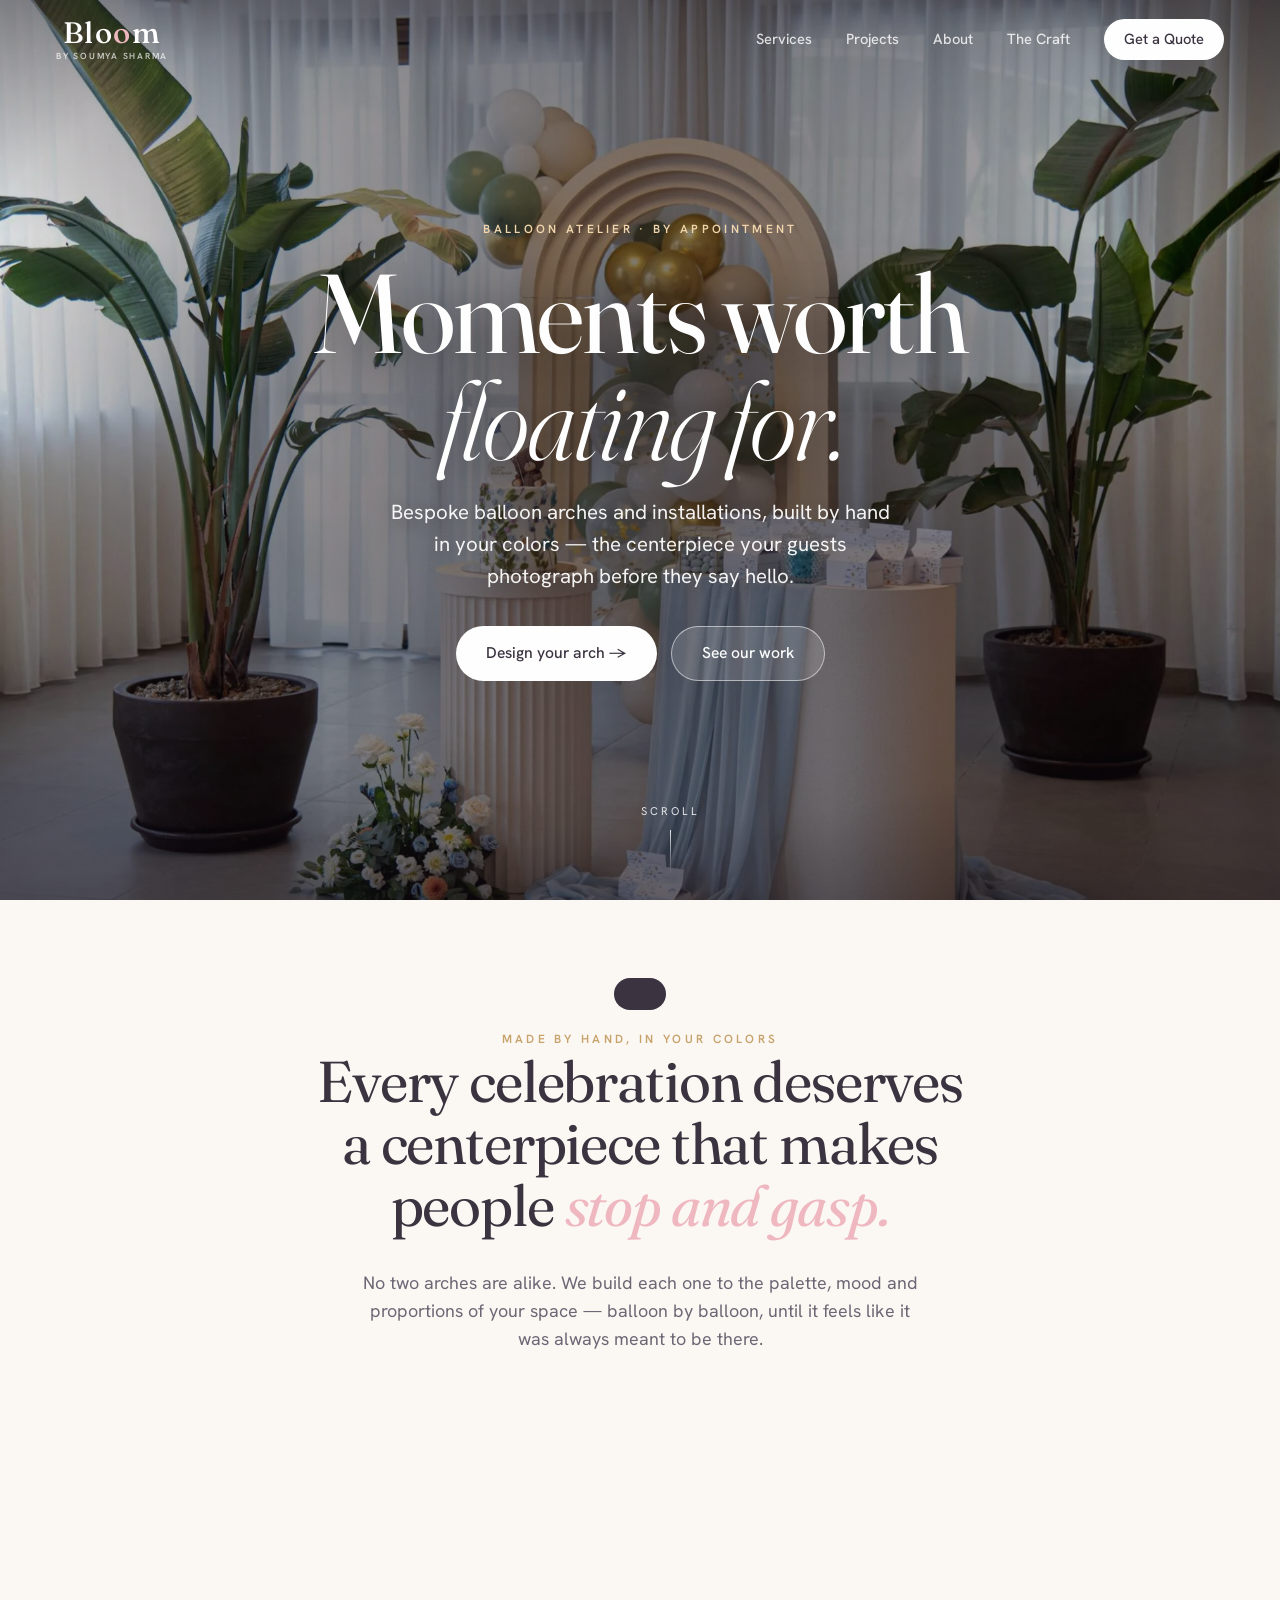
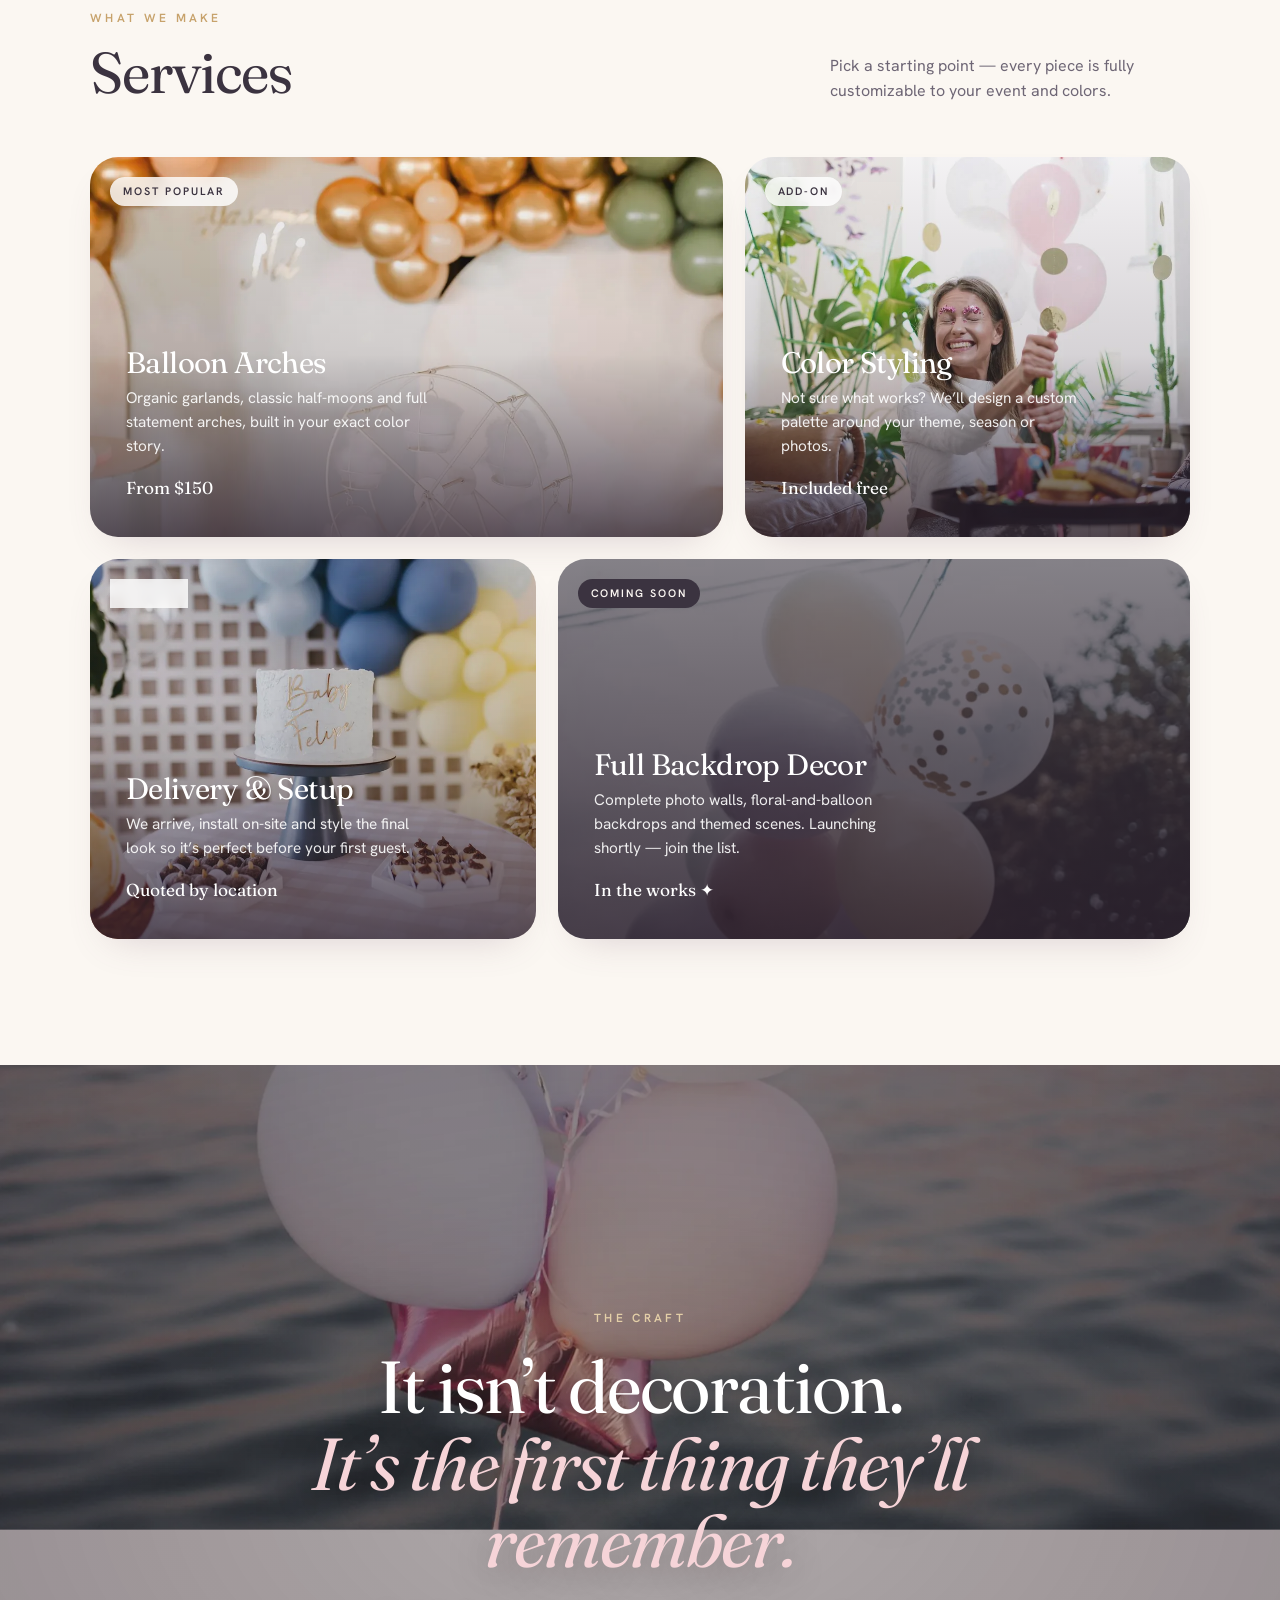
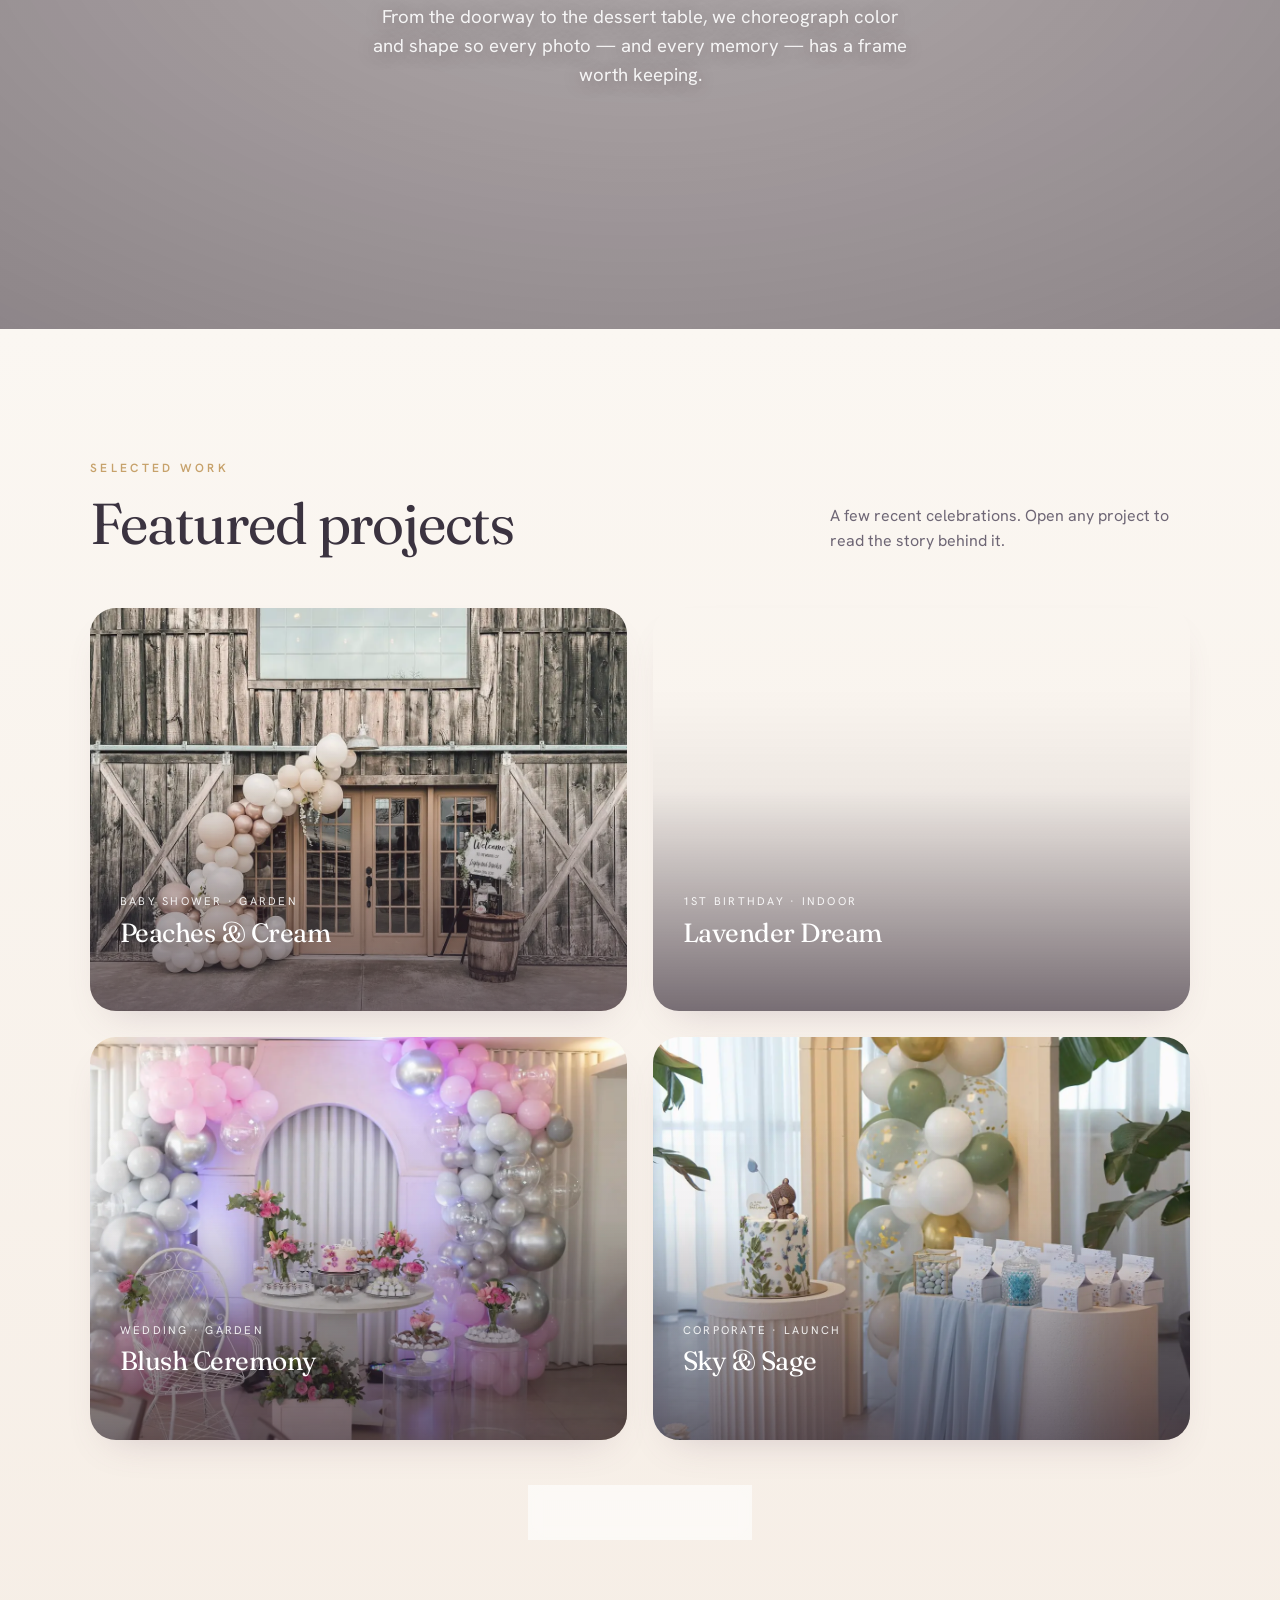
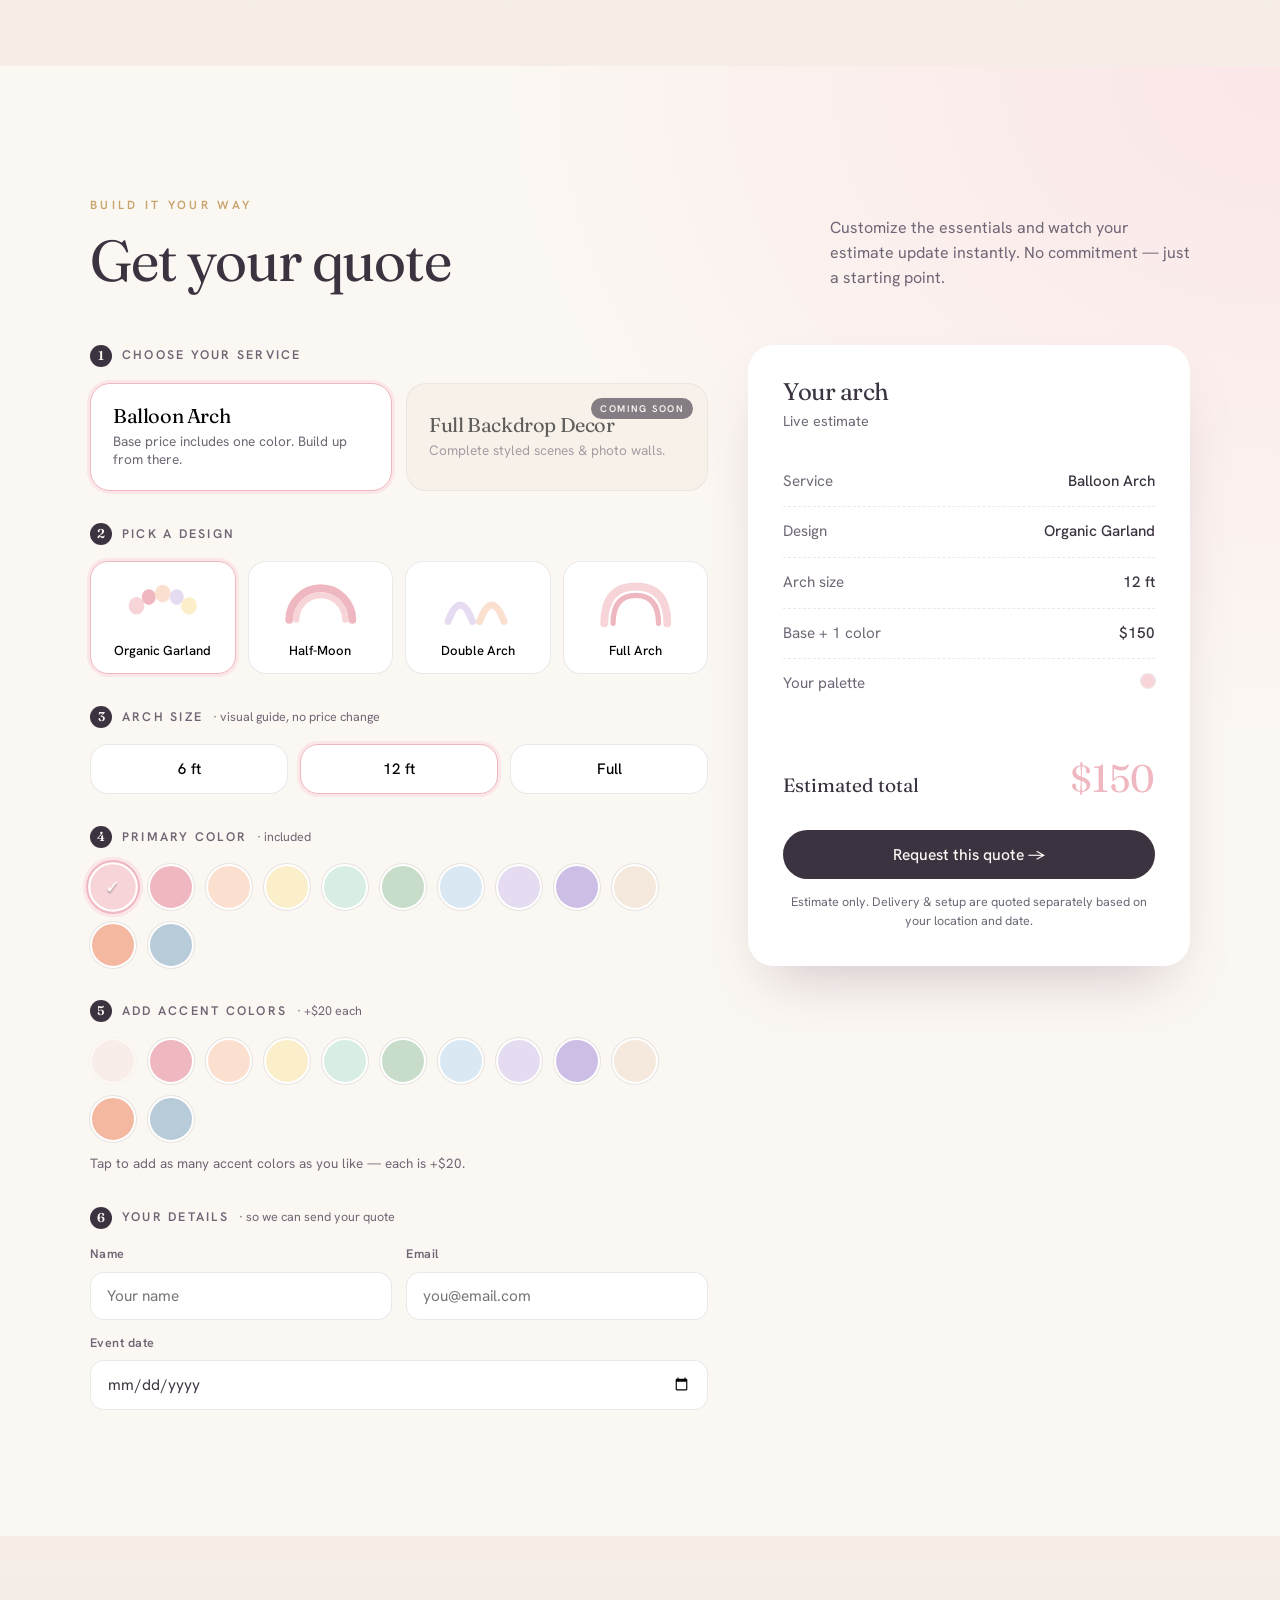
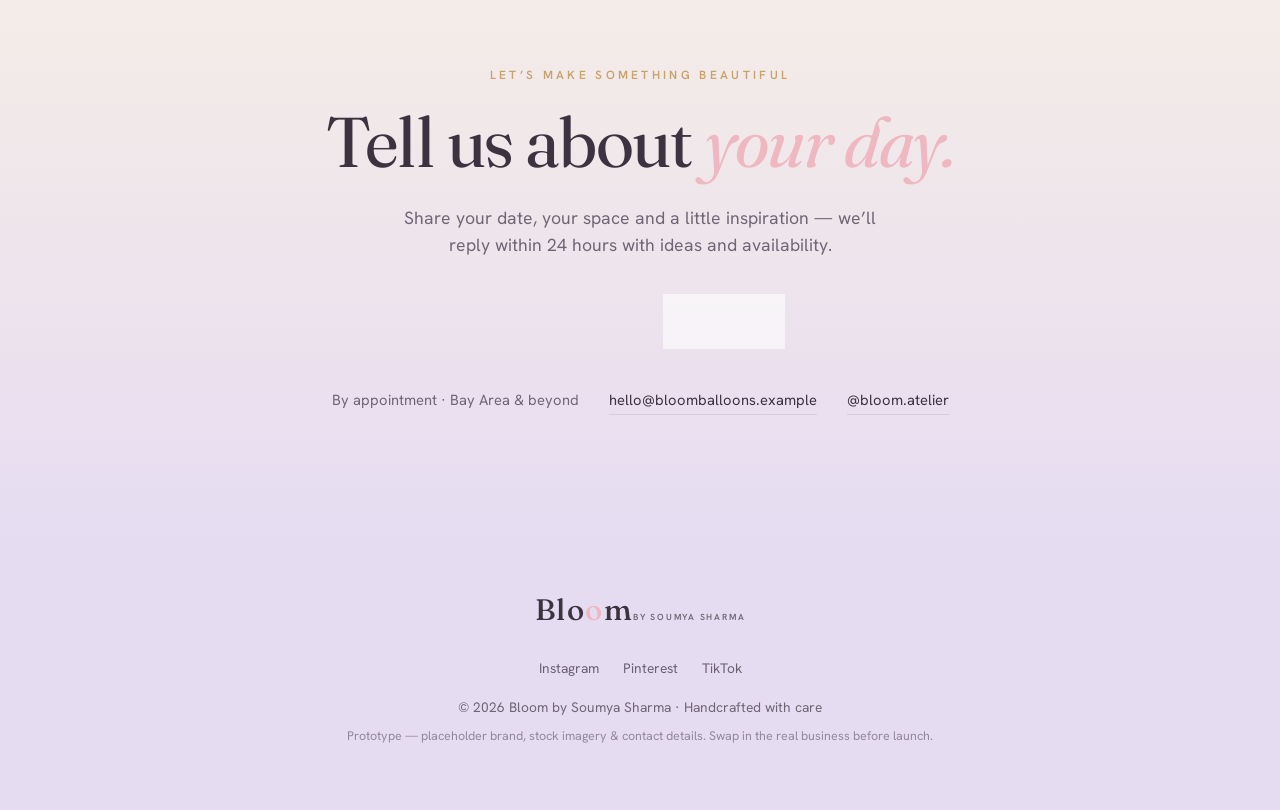
==== index.html @ 3f597135 "Add About page (founder photo + card layout, on-theme); nav About link; stronger Craft parallax Co-A" ====
<!DOCTYPE html>
<html lang="en">
<head>
<meta charset="UTF-8" />
<meta name="viewport" content="width=device-width, initial-scale=1.0" />
<title>Bloom by Soumya Sharma · Balloon Atelier</title>
<meta name="description" content="BLOOM is a balloon atelier crafting bespoke pastel balloon arches, garlands and installations. Design your arch and get an instant estimate." />
<meta name="theme-color" content="#FBF7F2" />
<meta property="og:title" content="Bloom by Soumya Sharma · Balloon Atelier" />
<meta property="og:description" content="Handcrafted balloon arches and installations that turn an ordinary room into the photograph you'll keep forever." />
<meta property="og:type" content="website" />
<link rel="icon" href="data:image/svg+xml,%3Csvg xmlns='http://www.w3.org/2000/svg' viewBox='0 0 32 32'%3E%3Ccircle cx='16' cy='14' r='10' fill='%23EFB7C0'/%3E%3Crect x='15' y='22' width='2' height='8' rx='1' fill='%23C7A26B'/%3E%3C/svg%3E" />
<link rel="preconnect" href="https://fonts.googleapis.com">
<link rel="preconnect" href="https://fonts.gstatic.com" crossorigin>
<link href="https://fonts.googleapis.com/css2?family=Fraunces:ital,opsz,wght@0,9..144,300..600;1,9..144,300..400&family=Hanken+Grotesk:wght@300;400;500;600&display=swap" rel="stylesheet">
<link rel="preload" as="image" href="assets/img/hero/scene.webp" type="image/webp" fetchpriority="high">
<link rel="stylesheet" href="css/styles.css">
</head>
<body>

<!-- NAV -->
<nav id="nav" class="over-hero">
  <a href="#top" class="logo" aria-label="Bloom by Soumya Sharma — home"><span class="mark">Blo<span class="ax">o</span>m</span><span class="by">by Soumya&nbsp;Sharma</span></a>
  <div class="nav-links" id="navLinks">
    <a href="#services">Services</a>
    <a href="projects.html">Projects</a>
    <a href="about.html">About</a>
    <a href="#story">The Craft</a>
    <a href="#quote" class="nav-cta">Get a Quote</a>
  </div>
  <button class="menu-btn" id="menuBtn" aria-label="Menu" aria-controls="navLinks" aria-expanded="false">☰</button>
</nav>

<!-- HERO · one balloon-arch scene → backdrop + soft foreground frame (parallax) -->
<header class="hero" id="top">
  <div class="plane back" data-speed="-0.32">
    <picture>
      <source type="image/webp" srcset="assets/img/hero/scene.webp">
      <img id="heroBack" src="assets/img/hero/scene.jpg" alt="An elegant sage, gold and cream balloon arch installation framed by greenery" fetchpriority="high">
    </picture>
  </div>

  <div class="hero-scrim" aria-hidden="true"></div>

  <div class="hero-content" data-speed="0.08">
    <span class="eyebrow">Balloon Atelier · By Appointment</span>
    <h1>
      <span class="l" style="animation-delay:.7s">Moments&nbsp;worth</span><br>
      <span class="l serif-italic" style="animation-delay:.85s">floating&nbsp;for.</span>
    </h1>
    <p>Bespoke balloon arches and installations, built by hand in your colors — the centerpiece your guests photograph before they say hello.</p>
    <div class="hero-btns">
      <a href="#quote" class="btn btn-primary">Design your arch →</a>
      <a href="projects.html" class="btn btn-ghost">See our work</a>
    </div>
  </div>

  <div class="scroll-cue" aria-hidden="true"><span>Scroll</span><span class="dot"></span></div>
</header>

<!-- INTRO / STORY -->
<section class="section-pad intro">
  <div class="wrap">
    <span class="eyebrow reveal">Made by hand, in your colors</span>
    <h2 class="reveal d1">Every celebration deserves a centerpiece that makes people <em>stop and gasp.</em></h2>
    <p class="reveal d2">No two arches are alike. We build each one to the palette, mood and proportions of your space — balloon by balloon, until it feels like it was always meant to be there.</p>
  </div>
</section>

<!-- SERVICES -->
<section class="section-pad" id="services">
  <div class="wrap">
    <div class="sec-head">
      <div>
        <span class="eyebrow reveal">What we make</span>
        <h2 class="reveal d1" style="margin-top:14px">Services</h2>
      </div>
      <p class="reveal d2">Pick a starting point — every piece is fully customizable to your event and colors.</p>
    </div>
    <div class="services-grid">

      <article class="card span-7 reveal">
        <div class="card-img"><picture><source type="image/webp" srcset="assets/img/services/arches.webp"><img src="assets/img/services/arches.jpg" alt="A lush pastel balloon arch" loading="lazy" decoding="async"></picture></div>
        <span class="badge">Most popular</span>
        <h3>Balloon Arches</h3>
        <p>Organic garlands, classic half-moons and full statement arches, built in your exact color story.</p>
        <div class="price">From $150</div>
      </article>

      <article class="card span-5 reveal d1">
        <div class="card-img"><picture><source type="image/webp" srcset="assets/img/services/styling.webp"><img src="assets/img/services/styling.jpg" alt="Choosing a pastel balloon palette" loading="lazy" decoding="async"></picture></div>
        <span class="badge">Add-on</span>
        <h3>Color Styling</h3>
        <p>Not sure what works? We’ll design a custom palette around your theme, season or photos.</p>
        <div class="price">Included free</div>
      </article>

      <article class="card span-5 reveal">
        <div class="card-img"><picture><source type="image/webp" srcset="assets/img/services/setup.webp"><img src="assets/img/services/setup.jpg" alt="On-site balloon installation and setup" loading="lazy" decoding="async"></picture></div>
        <span class="badge">Add-on</span>
        <h3>Delivery &amp; Setup</h3>
        <p>We arrive, install on-site and style the final look so it’s perfect before your first guest.</p>
        <div class="price">Quoted by location</div>
      </article>

      <article class="card span-7 soon reveal d1">
        <div class="card-img"><picture><source type="image/webp" srcset="assets/img/services/backdrop.webp"><img src="assets/img/services/backdrop.jpg" alt="A styled balloon and floral backdrop" loading="lazy" decoding="async"></picture></div>
        <span class="badge">Coming soon</span>
        <h3>Full Backdrop Decor</h3>
        <p>Complete photo walls, floral-and-balloon backdrops and themed scenes. Launching shortly — join the list.</p>
        <div class="price">In the works ✦</div>
      </article>

    </div>
  </div>
</section>

<!-- THE CRAFT · parallax story band -->
<section class="story" id="story">
  <div class="story-bg" aria-hidden="true">
    <picture><source type="image/webp" srcset="assets/img/story/band.webp"><img src="assets/img/story/band.jpg" alt="" loading="lazy" decoding="async"></picture>
  </div>
  <div class="story-inner">
    <span class="eyebrow reveal" style="color:var(--gold-soft)">The Craft</span>
    <h2 class="reveal d1" style="margin-top:18px">It isn’t decoration.<br><em>It’s the first thing they’ll remember.</em></h2>
    <p class="reveal d2">From the doorway to the dessert table, we choreograph color and shape so every photo — and every memory — has a frame worth keeping.</p>
  </div>
</section>

<!-- FEATURED PROJECTS -->
<section class="section-pad projects" id="projects">
  <div class="wrap">
    <div class="sec-head">
      <div>
        <span class="eyebrow reveal">Selected work</span>
        <h2 class="reveal d1" style="margin-top:14px">Featured projects</h2>
      </div>
      <p class="reveal d2">A few recent celebrations. Open any project to read the story behind it.</p>
    </div>
    <div class="proj-grid">
      <a class="proj reveal" href="projects.html#peaches">
        <div class="proj-img"><picture><source type="image/webp" srcset="assets/img/projects/peaches.webp"><img src="assets/img/projects/peaches.jpg" alt="Peaches & Cream — garden baby shower" loading="lazy" decoding="async"></picture></div>
        <div class="proj-overlay"><span class="k">Baby Shower · Garden</span><h3>Peaches &amp; Cream</h3><span class="open">View case study →</span></div>
      </a>
      <a class="proj reveal d1" href="projects.html#lavender">
        <div class="proj-img"><picture><source type="image/webp" srcset="assets/img/projects/lavender.webp"><img src="assets/img/projects/lavender.jpg" alt="Lavender Dream — first birthday" loading="lazy" decoding="async"></picture></div>
        <div class="proj-overlay"><span class="k">1st Birthday · Indoor</span><h3>Lavender Dream</h3><span class="open">View case study →</span></div>
      </a>
      <a class="proj reveal" href="projects.html#blush">
        <div class="proj-img"><picture><source type="image/webp" srcset="assets/img/projects/blush.webp"><img src="assets/img/projects/blush.jpg" alt="Blush Ceremony — garden wedding" loading="lazy" decoding="async"></picture></div>
        <div class="proj-overlay"><span class="k">Wedding · Garden</span><h3>Blush Ceremony</h3><span class="open">View case study →</span></div>
      </a>
      <a class="proj reveal d1" href="projects.html#sky-sage">
        <div class="proj-img"><picture><source type="image/webp" srcset="assets/img/projects/sky-sage.webp"><img src="assets/img/projects/sky-sage.jpg" alt="Sky & Sage — corporate launch" loading="lazy" decoding="async"></picture></div>
        <div class="proj-overlay"><span class="k">Corporate · Launch</span><h3>Sky &amp; Sage</h3><span class="open">View case study →</span></div>
      </a>
    </div>
    <div style="text-align:center;margin-top:46px" class="reveal d2">
      <a href="projects.html" class="btn btn-ghost">View all six projects →</a>
    </div>
  </div>
</section>

<!-- QUOTE BUILDER -->
<section class="section-pad quote" id="quote">
  <div class="wrap">
    <div class="sec-head">
      <div>
        <span class="eyebrow reveal">Build it your way</span>
        <h2 class="reveal d1" style="margin-top:14px">Get your quote</h2>
      </div>
      <p class="reveal d2">Customize the essentials and watch your estimate update instantly. No commitment — just a starting point.</p>
    </div>

    <form id="quoteForm" class="quote-grid" novalidate>
      <!-- BUILDER -->
      <div class="builder reveal" id="builder">
        <div>
          <div class="field-label"><span class="n">1</span> Choose your service</div>
          <div class="service-opts">
            <button type="button" class="opt active" id="optArch">
              <h4>Balloon Arch</h4>
              <p>Base price includes one color. Build up from there.</p>
            </button>
            <button type="button" class="opt disabled" id="optBackdrop" aria-disabled="true">
              <span class="soon-tag">Coming soon</span>
              <h4>Full Backdrop Decor</h4>
              <p>Complete styled scenes &amp; photo walls.</p>
            </button>
          </div>
        </div>

        <div>
          <div class="field-label"><span class="n">2</span> Pick a design</div>
          <div class="design-row" id="designRow"></div>
        </div>

        <div>
          <div class="field-label"><span class="n">3</span> Arch size <span class="sub">· visual guide, no price change</span></div>
          <div class="size-row" id="sizeRow"></div>
        </div>

        <div>
          <div class="field-label"><span class="n">4</span> Primary color <span class="sub">· included</span></div>
          <div class="swatches" id="primarySwatches"></div>
        </div>

        <div>
          <div class="field-label"><span class="n">5</span> Add accent colors <span class="sub">· +$20 each</span></div>
          <div class="swatches" id="accentSwatches"></div>
          <p class="hint" id="accentHint"></p>
        </div>

        <div>
          <div class="field-label"><span class="n">6</span> Your details <span class="sub">· so we can send your quote</span></div>
          <div class="contact-fields">
            <div class="fld"><label for="qName">Name</label><input id="qName" type="text" placeholder="Your name" autocomplete="name"></div>
            <div class="fld"><label for="qEmail">Email</label><input id="qEmail" type="email" placeholder="you@email.com" autocomplete="email" required></div>
            <div class="fld full"><label for="qDate">Event date</label><input id="qDate" type="date"></div>
          </div>
        </div>
      </div>

      <!-- SUMMARY -->
      <div class="summary reveal d1">
        <h3>Your arch</h3>
        <div class="sub">Live estimate</div>
        <div class="line-item"><span class="lbl">Service</span><span class="val" id="sumService">Balloon Arch</span></div>
        <div class="line-item"><span class="lbl">Design</span><span class="val" id="sumDesign">Organic Garland</span></div>
        <div class="line-item"><span class="lbl">Arch size</span><span class="val" id="sumSize">12 ft</span></div>
        <div class="line-item"><span class="lbl">Base + 1 color</span><span class="val">$150</span></div>
        <div class="line-item" id="accentLine" style="display:none">
          <span class="lbl">Accent colors <span id="accentCount"></span></span><span class="val" id="accentTotal">$0</span>
        </div>
        <div class="line-item" style="border-bottom:none">
          <span class="lbl">Your palette</span><span class="colordots" id="paletteDots"></span>
        </div>
        <div class="total">
          <span class="lbl">Estimated total</span>
          <span class="amt" id="totalAmt">$150</span>
        </div>
        <button class="btn btn-primary" id="requestBtn" type="submit">Request this quote →</button>
        <p class="note">Estimate only. Delivery &amp; setup are quoted separately based on your location and date.</p>
      </div>
    </form>
  </div>
</section>

<!-- CONTACT -->
<section class="section-pad contact" id="contact">
  <div class="wrap">
    <span class="eyebrow reveal">Let’s make something beautiful</span>
    <h2 class="reveal d1" style="margin-top:18px">Tell us about <em>your day.</em></h2>
    <p class="reveal d2">Share your date, your space and a little inspiration — we’ll reply within 24 hours with ideas and availability.</p>
    <div class="hero-btns reveal d3" style="justify-content:center">
      <a href="#quote" class="btn btn-primary">Start a quote</a>
      <a href="mailto:hello@bloomballoons.example" class="btn btn-ghost">Email us</a>
    </div>
    <div class="contact-meta reveal d3">
      <span>By appointment · Bay Area &amp; beyond</span>
      <a href="mailto:hello@bloomballoons.example">hello@bloomballoons.example</a>
      <a href="#" rel="nofollow">@bloom.atelier</a>
    </div>
  </div>
</section>

<footer>
  <div class="wrap">
    <span class="logo"><span class="mark">Blo<span class="ax">o</span>m</span><span class="by">by Soumya&nbsp;Sharma</span></span>
    <div class="social">
      <a href="#" rel="nofollow">Instagram</a><a href="#" rel="nofollow">Pinterest</a><a href="#" rel="nofollow">TikTok</a>
    </div>
    <p>© 2026 Bloom by Soumya Sharma · Handcrafted with care</p>
    <p class="proto">Prototype — placeholder brand, stock imagery &amp; contact details. Swap in the real business before launch.</p>
  </div>
</footer>

<!-- PROJECT MODAL (so home-page cards open in place) -->
<div class="modal-bg" id="modalBg" role="dialog" aria-modal="true" aria-labelledby="modalTitle" aria-hidden="true">
  <div class="modal">
    <div class="modal-scroll">
      <div class="modal-hero" id="modalHero"></div>
      <div class="modal-body">
        <span class="eyebrow" id="modalKicker"></span>
        <h2 id="modalTitle"></h2>
        <p id="modalText1"></p>
        <p id="modalText2"></p>
        <div class="modal-palette" id="modalPalette"></div>
        <div class="modal-stats" id="modalStats"></div>
        <a href="#quote" class="btn btn-primary">Plan something similar →</a>
      </div>
    </div>
  </div>
</div>

<div class="toast" id="toast" role="status" aria-live="polite"></div>

<script src="js/parallax.js" defer></script>
<script src="js/reveal.js" defer></script>
<script src="js/quote.js" defer></script>
</body>
</html>
---- css/styles.css ----
/* =====================================================================
   BLOOM · Balloon Atelier — design prototype
   Tokens per build spec §4. Hero = Option A discrete-cutout parallax.
   ===================================================================== */
:root{
  /* surfaces */
  --cream:#FBF7F2; --cream-2:#F6EEE6;
  /* pastels */
  --blush:#F6D4D8; --blush-soft:#FBE6E8; --peach:#FBE0CF; --lav:#E6DCF2;
  --mint:#D8EEE2; --sky:#D9E8F3; --butter:#FBEFCB; --rose:#EFB7C0;
  --sage:#C7DDC9; --lilac:#CDBEE6; --coral:#F4B8A1; --dusty:#B8CBD9;
  /* ink + accent */
  --ink:#3B3340; --ink-soft:#6E6675; --gold:#C7A26B; --gold-soft:#E4CFA8;
  --line:rgba(59,51,64,.10);
  --shadow:0 30px 60px -25px rgba(120,90,110,.35);
  --shadow-soft:0 18px 40px -22px rgba(120,90,110,.30);
  --maxw:1180px;
  --serif:"Fraunces",Georgia,serif;
  --sans:"Hanken Grotesk",-apple-system,system-ui,sans-serif;
  --ease:cubic-bezier(.2,.8,.2,1);
}
*{margin:0;padding:0;box-sizing:border-box}
html{scroll-behavior:smooth;scroll-padding-top:84px}
body{
  font-family:var(--sans);color:var(--ink);background:var(--cream);
  -webkit-font-smoothing:antialiased;overflow-x:hidden;line-height:1.55;
}
::selection{background:var(--rose);color:#fff}

/* slim, elegant scrollbars (fixes the chunky default bar in the modal) */
*{scrollbar-width:thin;scrollbar-color:rgba(120,90,110,.3) transparent}
::-webkit-scrollbar{width:9px;height:9px}
::-webkit-scrollbar-track{background:transparent}
::-webkit-scrollbar-thumb{background:rgba(120,90,110,.26);border-radius:100px;border:2px solid transparent;background-clip:content-box}
::-webkit-scrollbar-thumb:hover{background:rgba(120,90,110,.44);background-clip:content-box;border:2px solid transparent}
img{max-width:100%;display:block}
a{color:inherit}
:focus-visible{outline:2px solid var(--rose);outline-offset:3px;border-radius:4px}

/* film grain for premium depth */
body::before{
  content:"";position:fixed;inset:0;pointer-events:none;z-index:9999;
  opacity:.035;mix-blend-mode:multiply;
  background-image:url("data:image/svg+xml,%3Csvg xmlns='http://www.w3.org/2000/svg' width='120' height='120'%3E%3Cfilter id='n'%3E%3CfeTurbulence type='fractalNoise' baseFrequency='.8' numOctaves='2'/%3E%3C/filter%3E%3Crect width='100%25' height='100%25' filter='url(%23n)'/%3E%3C/svg%3E");
}

h1,h2,h3,h4{font-family:var(--serif);font-weight:400;letter-spacing:-.02em;line-height:1.04;font-optical-sizing:auto}
.eyebrow{font-family:var(--sans);font-weight:600;font-size:.74rem;letter-spacing:.28em;text-transform:uppercase;color:var(--gold)}
.serif-italic{font-style:italic;font-weight:300}
em{font-style:italic}

/* ---------- NAV ---------- */
nav{
  position:fixed;top:0;left:0;right:0;z-index:100;
  display:flex;align-items:center;justify-content:space-between;
  padding:18px clamp(20px,5vw,56px);
  transition:background .5s var(--ease),backdrop-filter .5s var(--ease),padding .5s var(--ease),box-shadow .5s var(--ease);
}
nav.scrolled{
  background:rgba(251,247,242,.72);
  backdrop-filter:saturate(150%) blur(18px);-webkit-backdrop-filter:saturate(150%) blur(18px);
  box-shadow:0 1px 0 var(--line);padding:12px clamp(20px,5vw,56px);
}
.logo{text-decoration:none;color:var(--ink);display:inline-flex;flex-direction:column;align-items:center;line-height:1;gap:4px}
.logo .mark{font-family:var(--serif);font-size:1.85rem;letter-spacing:.05em;font-weight:500;color:inherit}
.logo .mark .ax{color:var(--rose)}
.logo .by{font-family:var(--sans);font-size:.55rem;letter-spacing:.2em;text-transform:uppercase;color:var(--ink-soft);font-weight:600;white-space:nowrap}
.nav-links{display:flex;gap:34px;align-items:center}
.nav-links a{text-decoration:none;color:var(--ink);font-size:.92rem;font-weight:500;opacity:.82;position:relative;transition:opacity .3s}
.nav-links a:not(.nav-cta)::after{content:"";position:absolute;left:0;bottom:-5px;height:1px;width:0;background:var(--rose);transition:width .35s var(--ease)}
.nav-links a:hover{opacity:1}
.nav-links a:not(.nav-cta):hover::after{width:100%}
.nav-cta{background:var(--ink);color:var(--cream)!important;padding:9px 20px;border-radius:100px;font-size:.88rem;opacity:1!important;transition:background .3s,color .3s,transform .3s}
.nav-cta:hover{background:var(--rose);transform:translateY(-2px)}
.menu-btn{display:none;background:none;border:none;font-size:1.5rem;color:var(--ink);cursor:pointer;line-height:1}
/* light nav over the photo hero */
nav.over-hero:not(.scrolled) .logo{color:#fff}
nav.over-hero:not(.scrolled) .logo .by{color:rgba(255,255,255,.72)}
nav.over-hero:not(.scrolled) .nav-links a{color:#fff}
nav.over-hero:not(.scrolled) .nav-cta{background:#fff;color:var(--ink)!important}
nav.over-hero:not(.scrolled) .nav-cta:hover{background:var(--rose);color:#fff!important}
nav.over-hero:not(.scrolled) .menu-btn{color:#fff}

/* ---------- BUTTONS ---------- */
.btn{
  font-family:var(--sans);font-weight:500;font-size:.98rem;cursor:pointer;border:none;
  padding:14px 30px;border-radius:100px;text-decoration:none;display:inline-flex;align-items:center;gap:9px;
  transition:transform .35s var(--ease),box-shadow .35s,background .3s,color .3s;
}
.btn-primary{background:var(--ink);color:var(--cream)}
.btn-primary:hover{background:var(--rose);color:#fff;transform:translateY(-3px);box-shadow:var(--shadow-soft)}
.btn-ghost{background:rgba(255,255,255,.6);color:var(--ink);border:1px solid var(--line);backdrop-filter:blur(6px)}
.btn-ghost:hover{background:#fff;transform:translateY(-3px);box-shadow:var(--shadow-soft)}
.btn:disabled{opacity:.5;cursor:not-allowed}

/* ---------- HERO (one arch scene → backdrop + soft foreground frame) ---------- */
.hero{
  position:relative;height:100svh;min-height:660px;overflow:hidden;isolation:isolate;
  display:flex;align-items:center;justify-content:center;text-align:center;background:#1c1622;
}
.hero-canvas{position:absolute;inset:0;width:100%;height:100%;display:block;z-index:1}
.plane,.layer{position:absolute;will-change:transform;pointer-events:none}
.plane{inset:0}
.plane img{position:absolute;inset:0;width:100%;height:100%;object-fit:cover;object-position:center 42%}
.plane.back{z-index:1}
.plane.back img{transform:scale(1.1);animation:planeIn 2s var(--ease) both}
@keyframes planeIn{from{opacity:0;transform:scale(1.22)}to{opacity:1;transform:scale(1.1)}}
.hero-scrim{position:absolute;inset:0;z-index:2;pointer-events:none;
  background:
    radial-gradient(78% 66% at 50% 44%,rgba(18,11,18,.64) 0%,rgba(18,11,18,.34) 44%,transparent 72%),
    linear-gradient(180deg,rgba(18,11,18,.46) 0%,transparent 26%,transparent 50%,rgba(18,11,18,.6) 100%);
}
.hero-content{position:relative;z-index:4;color:#fff;max-width:960px;padding:0 24px;will-change:transform}
.hero .eyebrow{display:block;margin-bottom:22px;color:#F2D7AE;opacity:0;animation:rise 1s .55s forwards}
.hero h1{font-size:clamp(3rem,9vw,7rem);line-height:.95;margin-bottom:24px;color:#fff;text-shadow:0 10px 52px rgba(0,0,0,.55)}
.hero h1 .l{display:inline-block;opacity:0;transform:translateY(36px);animation:rise 1.15s forwards}
.hero-content p{font-size:clamp(1.05rem,1.6vw,1.32rem);color:rgba(255,255,255,.94);max-width:46ch;margin:0 auto 34px;text-shadow:0 2px 24px rgba(0,0,0,.55);opacity:0;animation:rise 1s 1.1s forwards}
.hero-btns{display:flex;gap:14px;justify-content:center;flex-wrap:wrap;opacity:0;animation:rise 1s 1.3s forwards}
.hero .btn-primary{background:#fff;color:var(--ink)}
.hero .btn-primary:hover{background:var(--rose);color:#fff;transform:translateY(-3px);box-shadow:0 16px 34px -12px rgba(0,0,0,.55)}
.hero .btn-ghost{background:rgba(255,255,255,.14);color:#fff;border:1px solid rgba(255,255,255,.55)}
.hero .btn-ghost:hover{background:rgba(255,255,255,.26);transform:translateY(-3px)}
@keyframes rise{to{opacity:1;transform:none}}
.scroll-cue{position:absolute;bottom:26px;left:calc(50% + .13em);transform:translateX(-50%);z-index:6;
  font-size:.7rem;letter-spacing:.26em;text-transform:uppercase;color:rgba(255,255,255,.85);
  display:flex;flex-direction:column;align-items:center;gap:10px;opacity:0;animation:rise 1s 1.6s forwards}
.scroll-cue .dot{width:1px;height:44px;background:linear-gradient(rgba(255,255,255,.85),transparent);animation:cue 1.9s infinite}
@keyframes cue{0%{transform:scaleY(0);transform-origin:top}45%{transform:scaleY(1);transform-origin:top}55%{transform:scaleY(1);transform-origin:bottom}100%{transform:scaleY(0);transform-origin:bottom}}

/* ---------- GENERIC SECTION ---------- */
section{position:relative}
.wrap{max-width:var(--maxw);margin:0 auto;padding:0 clamp(20px,5vw,40px)}
.section-pad{padding:clamp(90px,14vh,170px) 0}
.reveal{opacity:0;transform:translateY(40px);transition:opacity 1s var(--ease),transform 1s var(--ease)}
.reveal.in{opacity:1;transform:none}
.reveal.d1{transition-delay:.1s}.reveal.d2{transition-delay:.2s}.reveal.d3{transition-delay:.3s}.reveal.d4{transition-delay:.4s}
.sec-head{display:flex;align-items:flex-end;justify-content:space-between;gap:30px;margin-bottom:54px;flex-wrap:wrap}
.sec-head h2{font-size:clamp(2rem,5vw,3.6rem)}
.sec-head p{color:var(--ink-soft);max-width:40ch}

/* ---------- STORY INTRO ---------- */
.intro{text-align:center}
.intro .eyebrow{margin-bottom:22px}
.intro h2{font-size:clamp(1.9rem,4.6vw,3.6rem);max-width:19ch;margin:0 auto;line-height:1.08}
.intro h2 em{color:var(--rose)}
.intro p{margin:32px auto 0;max-width:56ch;color:var(--ink-soft);font-size:1.12rem}

/* ---------- SERVICES ---------- */
.services-grid{display:grid;grid-template-columns:repeat(12,1fr);gap:22px}
.card{
  position:relative;border-radius:28px;overflow:hidden;padding:36px;min-height:380px;
  display:flex;flex-direction:column;justify-content:flex-end;color:#fff;isolation:isolate;
  box-shadow:var(--shadow-soft);transition:transform .55s var(--ease),box-shadow .55s;
}
.card:hover{transform:translateY(-8px);box-shadow:var(--shadow)}
.card-img{position:absolute;inset:0;z-index:-2}
.card-img img{width:100%;height:100%;object-fit:cover;transition:transform .9s var(--ease)}
.card:hover .card-img img{transform:scale(1.06)}
.card::after{content:"";position:absolute;inset:0;z-index:-1;
  background:linear-gradient(0deg,rgba(40,28,42,.74) 0%,rgba(40,28,42,.18) 48%,rgba(40,28,42,.04) 100%)}
.card .badge{position:absolute;top:20px;left:20px;font-size:.68rem;letter-spacing:.18em;text-transform:uppercase;
  background:rgba(255,255,255,.82);color:var(--ink);padding:6px 13px;border-radius:100px;backdrop-filter:blur(6px);font-weight:600}
.card h3{font-size:1.85rem;margin-bottom:8px;color:#fff}
.card p{color:rgba(255,255,255,.9);font-size:.96rem;max-width:34ch}
.card .price{margin-top:16px;font-family:var(--serif);font-size:1.08rem;color:#fff}
.span-7{grid-column:span 7}.span-5{grid-column:span 5}.span-6{grid-column:span 6}.span-4{grid-column:span 4}
.card.soon .card-img img{filter:saturate(.55) brightness(.9)}
.card.soon::after{background:linear-gradient(0deg,rgba(40,28,42,.82),rgba(40,28,42,.45))}
.card.soon .badge{background:var(--ink);color:var(--cream)}

/* ---------- THE CRAFT (parallax story band) ---------- */
.story{position:relative;min-height:96vh;display:flex;align-items:center;justify-content:center;
  text-align:center;overflow:hidden;color:#fff;isolation:isolate}
.story-bg{position:absolute;inset:-32% 0;z-index:-2;will-change:transform}
.story-bg img{width:100%;height:100%;object-fit:cover;object-position:center 40%}
.story::after{content:"";position:absolute;inset:0;z-index:-1;
  background:radial-gradient(110% 90% at 50% 50%,rgba(34,22,34,.34),rgba(34,22,34,.5) 70%,rgba(34,22,34,.62))}
.story-inner{position:relative;max-width:760px;padding:clamp(90px,16vh,180px) 24px}
.story-inner h2{font-size:clamp(2.1rem,6vw,4.6rem);line-height:1.05;text-shadow:0 6px 40px rgba(0,0,0,.4)}
.story-inner h2 em{color:var(--blush)}
.story-inner p{margin-top:24px;color:rgba(255,255,255,.9);font-size:1.16rem;text-shadow:0 2px 18px rgba(0,0,0,.35);max-width:54ch;margin-left:auto;margin-right:auto}

/* ---------- PROJECTS ---------- */
.projects{background:linear-gradient(180deg,var(--cream) 0%,var(--cream-2) 100%)}
.proj-grid{display:grid;grid-template-columns:repeat(2,1fr);gap:26px;margin-top:54px}
.proj-grid.three{grid-template-columns:repeat(3,1fr)}
.proj{position:relative;border-radius:26px;overflow:hidden;cursor:pointer;aspect-ratio:4/3;
  box-shadow:var(--shadow-soft);transition:transform .55s var(--ease),box-shadow .55s;border:none;background:none;padding:0;width:100%;text-align:left;font-family:inherit}
.proj:hover{transform:translateY(-6px);box-shadow:var(--shadow)}
.proj-img{position:absolute;inset:0}
.proj-img img{width:100%;height:100%;object-fit:cover;transition:transform .9s var(--ease)}
.proj:hover .proj-img img{transform:scale(1.07)}
.proj-overlay{position:absolute;inset:0;display:flex;flex-direction:column;justify-content:flex-end;padding:30px;
  background:linear-gradient(0deg,rgba(40,28,42,.62) 0%,rgba(40,28,42,.05) 55%,transparent 80%);color:#fff;z-index:2}
.proj-overlay .k{font-size:.7rem;letter-spacing:.2em;text-transform:uppercase;opacity:.88;margin-bottom:8px}
.proj-overlay h3{font-size:1.65rem;color:#fff}
.proj-overlay .swatch-row{display:flex;gap:6px;margin-top:12px}
.proj-overlay .swatch-row i{width:15px;height:15px;border-radius:50%;box-shadow:0 0 0 1px rgba(255,255,255,.5)}
.proj-overlay .open{margin-top:14px;font-size:.84rem;opacity:0;transform:translateY(8px);transition:.4s;display:flex;align-items:center;gap:7px}
.proj:hover .proj-overlay .open,.proj:focus-visible .proj-overlay .open{opacity:.96;transform:none}

/* project modal */
.modal-bg{position:fixed;inset:0;background:rgba(40,28,42,.5);backdrop-filter:blur(8px);z-index:200;
  display:flex;align-items:center;justify-content:center;padding:24px;opacity:0;pointer-events:none;transition:opacity .4s}
.modal-bg.open{opacity:1;pointer-events:auto}
.modal{background:var(--cream);border-radius:30px;max-width:880px;width:100%;max-height:90vh;overflow:hidden;
  transform:translateY(30px) scale(.98);transition:transform .5s var(--ease);box-shadow:var(--shadow)}
.modal-bg.open .modal{transform:none}
.modal-scroll{max-height:90vh;overflow-y:auto}
.modal-hero{height:320px;position:relative;overflow:hidden}
.modal-hero img{width:100%;height:100%;object-fit:cover}
.modal-close{position:absolute;top:18px;right:18px;background:rgba(255,255,255,.88);border:none;width:42px;height:42px;
  border-radius:50%;cursor:pointer;font-size:1.1rem;z-index:3;display:flex;align-items:center;justify-content:center;box-shadow:var(--shadow-soft)}
.modal-body{padding:38px clamp(28px,5vw,52px) 48px}
.modal-body .eyebrow{display:block;margin-bottom:14px}
.modal-body h2{font-size:clamp(2rem,4vw,3rem);margin-bottom:18px}
.modal-body p{color:var(--ink-soft);font-size:1.05rem;margin-bottom:16px}
.modal-stats{display:flex;gap:36px;flex-wrap:wrap;margin:28px 0;padding:24px 0;border-top:1px solid var(--line);border-bottom:1px solid var(--line)}
.modal-stats .s span{display:block;font-family:var(--serif);font-size:1.7rem;color:var(--rose)}
.modal-stats .s small{color:var(--ink-soft);font-size:.82rem;letter-spacing:.05em}
.modal-palette{display:flex;gap:8px;align-items:center;margin-bottom:26px}
.modal-palette i{width:22px;height:22px;border-radius:50%;box-shadow:0 0 0 1px var(--line)}

/* ---------- QUOTE BUILDER ---------- */
.quote{background:radial-gradient(120% 90% at 100% 0%,var(--blush-soft) 0%,transparent 50%),var(--cream)}
.quote-grid{display:grid;grid-template-columns:1.4fr 1fr;gap:40px;margin-top:54px;align-items:start}
.builder{display:flex;flex-direction:column;gap:32px}
.field-label{font-family:var(--sans);font-weight:600;font-size:.78rem;letter-spacing:.18em;text-transform:uppercase;color:var(--ink-soft);margin-bottom:16px;display:flex;align-items:center;gap:10px}
.field-label .n{width:22px;height:22px;border-radius:50%;background:var(--ink);color:var(--cream);font-family:var(--serif);font-size:.8rem;display:flex;align-items:center;justify-content:center;letter-spacing:0;flex:none}
.field-label .sub{font-weight:400;letter-spacing:0;text-transform:none;color:var(--ink-soft)}
.service-opts{display:grid;grid-template-columns:1fr 1fr;gap:14px}
.opt{border:1.5px solid var(--line);border-radius:20px;padding:22px;cursor:pointer;background:#fff;transition:border-color .3s,transform .3s,box-shadow .3s;position:relative;text-align:left;font-family:inherit}
.opt:hover{transform:translateY(-3px);box-shadow:var(--shadow-soft)}
.opt.active{border-color:var(--rose);box-shadow:0 0 0 3px var(--blush-soft)}
.opt.disabled{cursor:not-allowed;opacity:.62;background:var(--cream-2)}
.opt.disabled:hover{transform:none;box-shadow:none}
.opt h4{font-size:1.25rem;margin-bottom:6px}
.opt p{font-size:.85rem;color:var(--ink-soft)}
.opt .soon-tag{position:absolute;top:14px;right:14px;font-size:.6rem;letter-spacing:.16em;text-transform:uppercase;background:var(--ink);color:var(--cream);padding:4px 9px;border-radius:100px;font-weight:600}
.design-row{display:grid;grid-template-columns:repeat(4,1fr);gap:12px}
.chip{border:1.5px solid var(--line);border-radius:18px;padding:14px 10px;text-align:center;cursor:pointer;background:#fff;transition:.3s;font-family:inherit}
.chip:hover{transform:translateY(-3px);box-shadow:var(--shadow-soft)}
.chip.active{border-color:var(--rose);box-shadow:0 0 0 3px var(--blush-soft)}
.chip svg{width:100%;height:56px}
.chip span{font-size:.82rem;font-weight:500;display:block;margin-top:6px}
.size-row{display:grid;grid-template-columns:repeat(3,1fr);gap:12px}
.swatches{display:flex;flex-wrap:wrap;gap:12px}
.sw{width:46px;height:46px;border-radius:50%;cursor:pointer;border:2px solid #fff;box-shadow:0 0 0 1px var(--line);position:relative;transition:transform .25s}
.sw:hover{transform:scale(1.12)}
.sw.sel{box-shadow:0 0 0 2px var(--rose),0 0 0 5px var(--blush-soft);transform:scale(1.08)}
.sw .check{position:absolute;inset:0;display:flex;align-items:center;justify-content:center;color:#fff;font-size:1.05rem;opacity:0;text-shadow:0 1px 2px rgba(0,0,0,.3)}
.sw.sel .check{opacity:1}
.hint{font-size:.84rem;color:var(--ink-soft);margin-top:12px}
.contact-fields{display:grid;grid-template-columns:1fr 1fr;gap:14px}
.contact-fields .full{grid-column:1/-1}
.fld{display:flex;flex-direction:column;gap:7px}
.fld label{font-size:.78rem;font-weight:600;letter-spacing:.04em;color:var(--ink-soft)}
.fld input{font-family:inherit;font-size:.96rem;padding:13px 16px;border:1.5px solid var(--line);border-radius:14px;background:#fff;color:var(--ink);transition:border-color .3s}
.fld input:focus{outline:none;border-color:var(--rose)}
/* summary card */
.summary{position:sticky;top:100px;background:#fff;border-radius:26px;padding:34px;box-shadow:var(--shadow);border:1px solid rgba(255,255,255,.6)}
.summary h3{font-size:1.5rem;margin-bottom:6px}
.summary .sub{color:var(--ink-soft);font-size:.9rem;margin-bottom:24px}
.line-item{display:flex;justify-content:space-between;align-items:baseline;gap:14px;padding:13px 0;border-bottom:1px dashed var(--line);font-size:.95rem}
.line-item .lbl{color:var(--ink-soft)}
.line-item .val{font-weight:500;text-align:right}
.colordots{display:flex;gap:5px;flex-wrap:wrap;justify-content:flex-end}
.colordots i{width:14px;height:14px;border-radius:50%;display:inline-block;box-shadow:0 0 0 1px var(--line)}
.total{display:flex;justify-content:space-between;align-items:baseline;margin-top:22px;padding-top:18px}
.total .lbl{font-family:var(--serif);font-size:1.2rem}
.total .amt{font-family:var(--serif);font-size:2.4rem;color:var(--rose);transition:transform .3s}
.total .amt.bump{transform:scale(1.13)}
.summary .btn{width:100%;justify-content:center;margin-top:22px}
.summary .note{font-size:.78rem;color:var(--ink-soft);text-align:center;margin-top:14px;line-height:1.5}

/* toast */
.toast{position:fixed;bottom:30px;left:50%;transform:translateX(-50%) translateY(140px);background:var(--ink);color:var(--cream);
  padding:16px 26px;border-radius:100px;z-index:300;box-shadow:var(--shadow);transition:transform .5s var(--ease);font-size:.95rem;max-width:90vw;text-align:center}
.toast.show{transform:translateX(-50%) translateY(0)}

/* ---------- CONTACT / FOOTER ---------- */
.contact{text-align:center;background:linear-gradient(180deg,var(--cream-2),var(--lav))}
.contact h2{font-size:clamp(2.2rem,6vw,4.4rem);line-height:1.04}
.contact h2 em{color:var(--rose)}
.contact p{color:var(--ink-soft);max-width:48ch;margin:26px auto 36px;font-size:1.1rem}
.contact-meta{display:flex;gap:30px;justify-content:center;flex-wrap:wrap;margin-top:40px;color:var(--ink-soft);font-size:.92rem}
.contact-meta a{color:var(--ink);text-decoration:none;border-bottom:1px solid var(--line);padding-bottom:2px;transition:color .3s,border-color .3s}
.contact-meta a:hover{color:var(--rose);border-color:var(--rose)}
footer{padding:54px 0 64px;text-align:center;color:var(--ink-soft);font-size:.86rem;background:var(--lav)}
footer .logo{font-size:1.3rem;display:inline-block;margin-bottom:16px}
footer .social{display:flex;gap:24px;justify-content:center;margin:18px 0}
footer .social a{color:var(--ink);text-decoration:none;opacity:.72}
footer .social a:hover{opacity:1;color:var(--rose)}
footer .proto{margin-top:8px;opacity:.7;font-size:.78rem}

/* ---------- PROJECTS PAGE HEADER ---------- */
.page-head{padding:clamp(130px,20vh,200px) 0 clamp(40px,7vh,70px);text-align:center;
  background:radial-gradient(120% 90% at 50% 0%,var(--blush-soft),transparent 55%),var(--cream)}
.page-head h1{font-size:clamp(2.8rem,8vw,5.2rem);margin:14px 0 0}
.page-head p{color:var(--ink-soft);max-width:54ch;margin:22px auto 0;font-size:1.12rem}

/* ---------- ABOUT ---------- */
.about-feature{display:grid;grid-template-columns:1.05fr 1fr;gap:clamp(28px,5vw,60px);align-items:center}
.about-photo{position:relative;border-radius:28px;overflow:hidden;box-shadow:var(--shadow);aspect-ratio:4/3}
.about-photo img{width:100%;height:100%;object-fit:cover}
.about-photo .tag{position:absolute;left:22px;bottom:22px;background:rgba(251,247,242,.86);backdrop-filter:blur(8px);
  padding:8px 16px;border-radius:100px;font-size:.8rem;font-weight:600;letter-spacing:.06em;color:var(--ink)}
.about-text .eyebrow{display:block;margin-bottom:14px}
.about-text h2{font-size:clamp(1.9rem,4vw,3rem);line-height:1.08;margin-bottom:18px}
.about-text h2 em{color:var(--rose)}
.about-text p{color:var(--ink-soft);font-size:1.08rem;margin-bottom:16px;max-width:54ch}
.about-text .btn{margin-top:12px}
.about-values{display:grid;grid-template-columns:repeat(3,1fr);gap:22px;margin-top:clamp(60px,9vh,110px)}
.vcard{background:#fff;border:1px solid var(--line);border-radius:24px;padding:34px;box-shadow:var(--shadow-soft);
  transition:transform .5s var(--ease),box-shadow .5s}
.vcard:hover{transform:translateY(-6px);box-shadow:var(--shadow)}
.vcard .ic{display:block;font-family:var(--serif);font-size:1.5rem;color:var(--rose);margin-bottom:14px}
.vcard h4{font-size:1.3rem;margin-bottom:8px}
.vcard p{color:var(--ink-soft);font-size:.96rem}
@media(max-width:900px){.about-feature{grid-template-columns:1fr}.about-values{grid-template-columns:1fr}}

/* ---------- RESPONSIVE ---------- */
@media(max-width:980px){
  .proj-grid.three{grid-template-columns:repeat(2,1fr)}
}
@media(max-width:900px){
  .nav-links{position:fixed;inset:0 0 0 auto;width:78%;max-width:330px;background:rgba(251,247,242,.97);
    backdrop-filter:blur(20px);flex-direction:column;justify-content:center;gap:28px;transform:translateX(100%);
    transition:transform .5s var(--ease);box-shadow:var(--shadow);z-index:90}
  .nav-links.open{transform:none}
  .nav-links a{font-size:1.3rem;color:var(--ink)!important}
  .nav-links .nav-cta{color:var(--cream)!important}
  .menu-btn{display:block;z-index:91}
  nav.over-hero:not(.scrolled) .nav-links a{color:var(--ink)}
  .hero h1{font-size:clamp(2.5rem,11vw,4rem)}
  .services-grid .card{grid-column:span 12!important;min-height:320px}
  .quote-grid{grid-template-columns:1fr}
  .summary{position:relative;top:0}
  .proj-grid,.proj-grid.three{grid-template-columns:1fr}
  .design-row{grid-template-columns:1fr 1fr}
  .service-opts{grid-template-columns:1fr}
  /* reduce hero layers on mobile */
  .layer.softer{display:none}
  .layer.soft{width:clamp(220px,52vw,360px)!important}
  .contact-fields{grid-template-columns:1fr}
}
@media(prefers-reduced-motion:reduce){
  *{animation:none!important;transition:none!important}
  html{scroll-behavior:auto}
  .reveal{opacity:1;transform:none}
  .hero .eyebrow,.hero h1 .l,.hero-content p,.hero-btns,.scroll-cue,.layer .rise-img{opacity:1;transform:none}
}
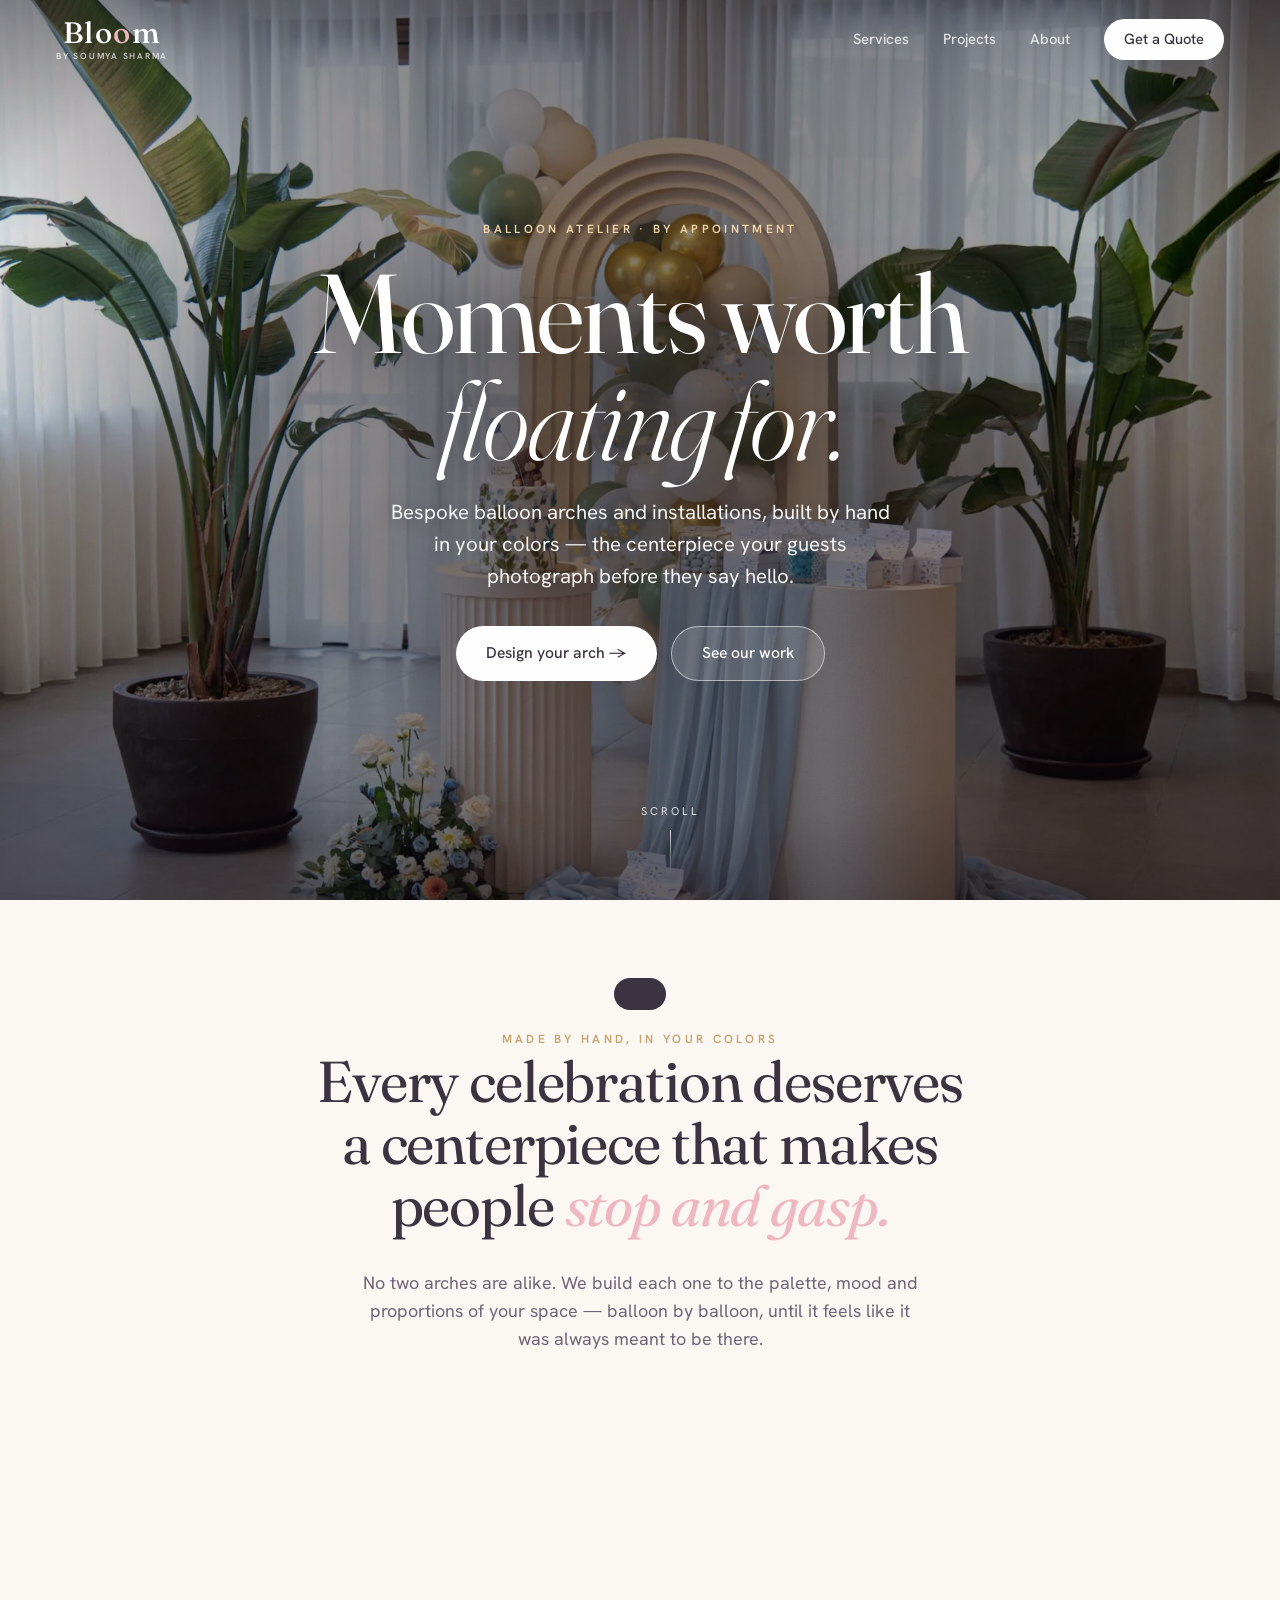
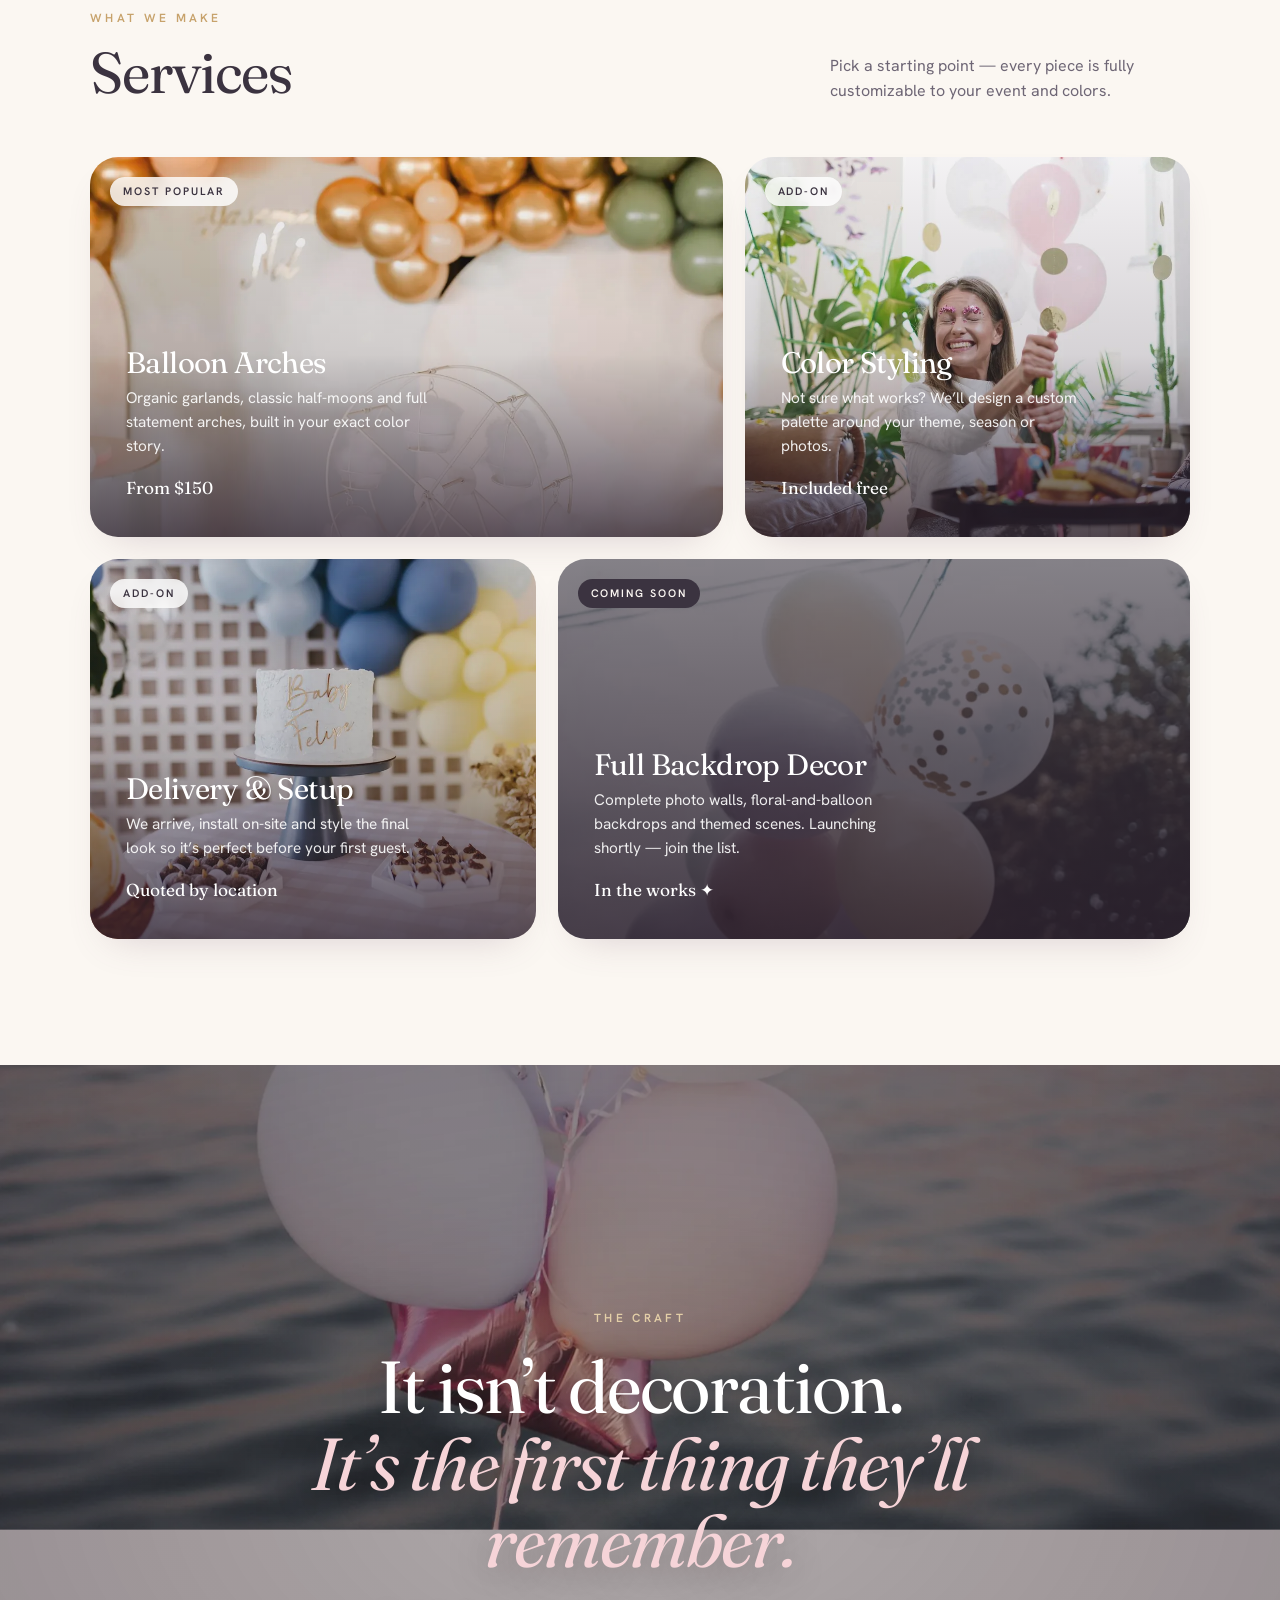
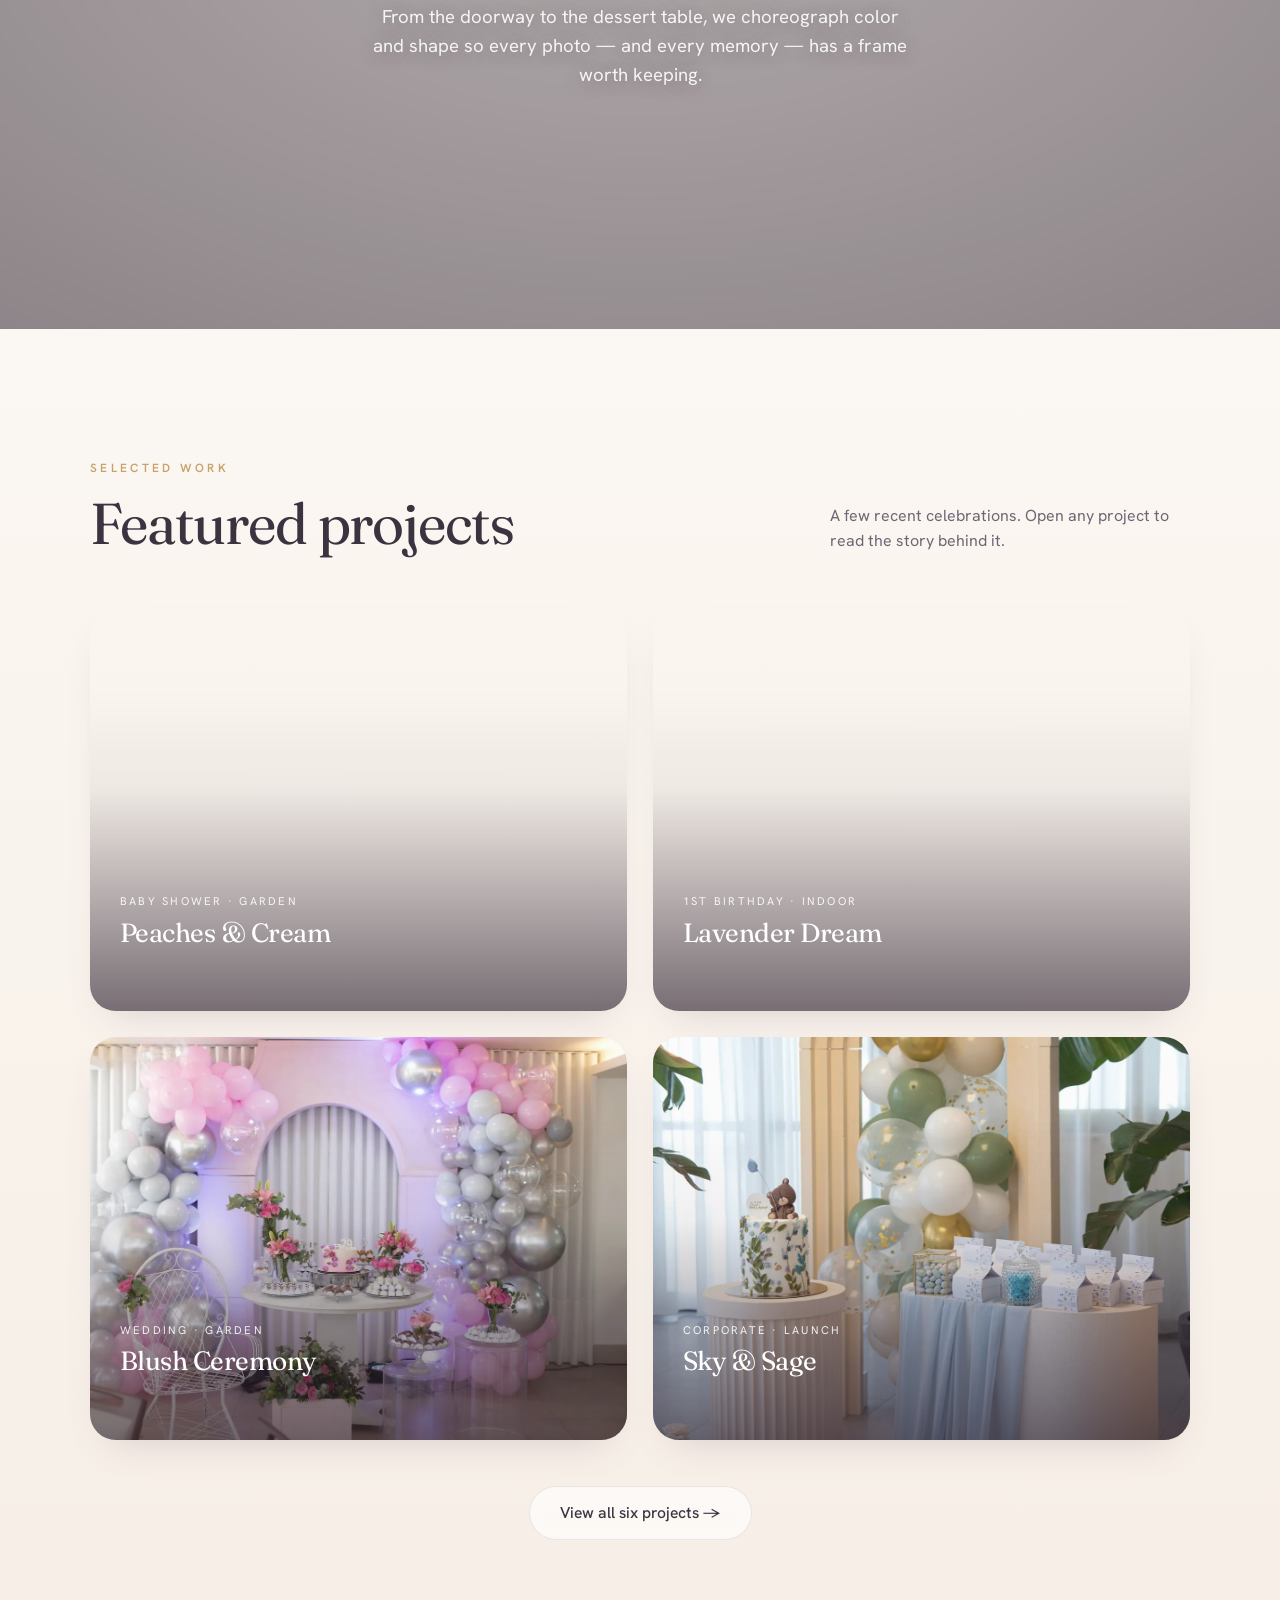
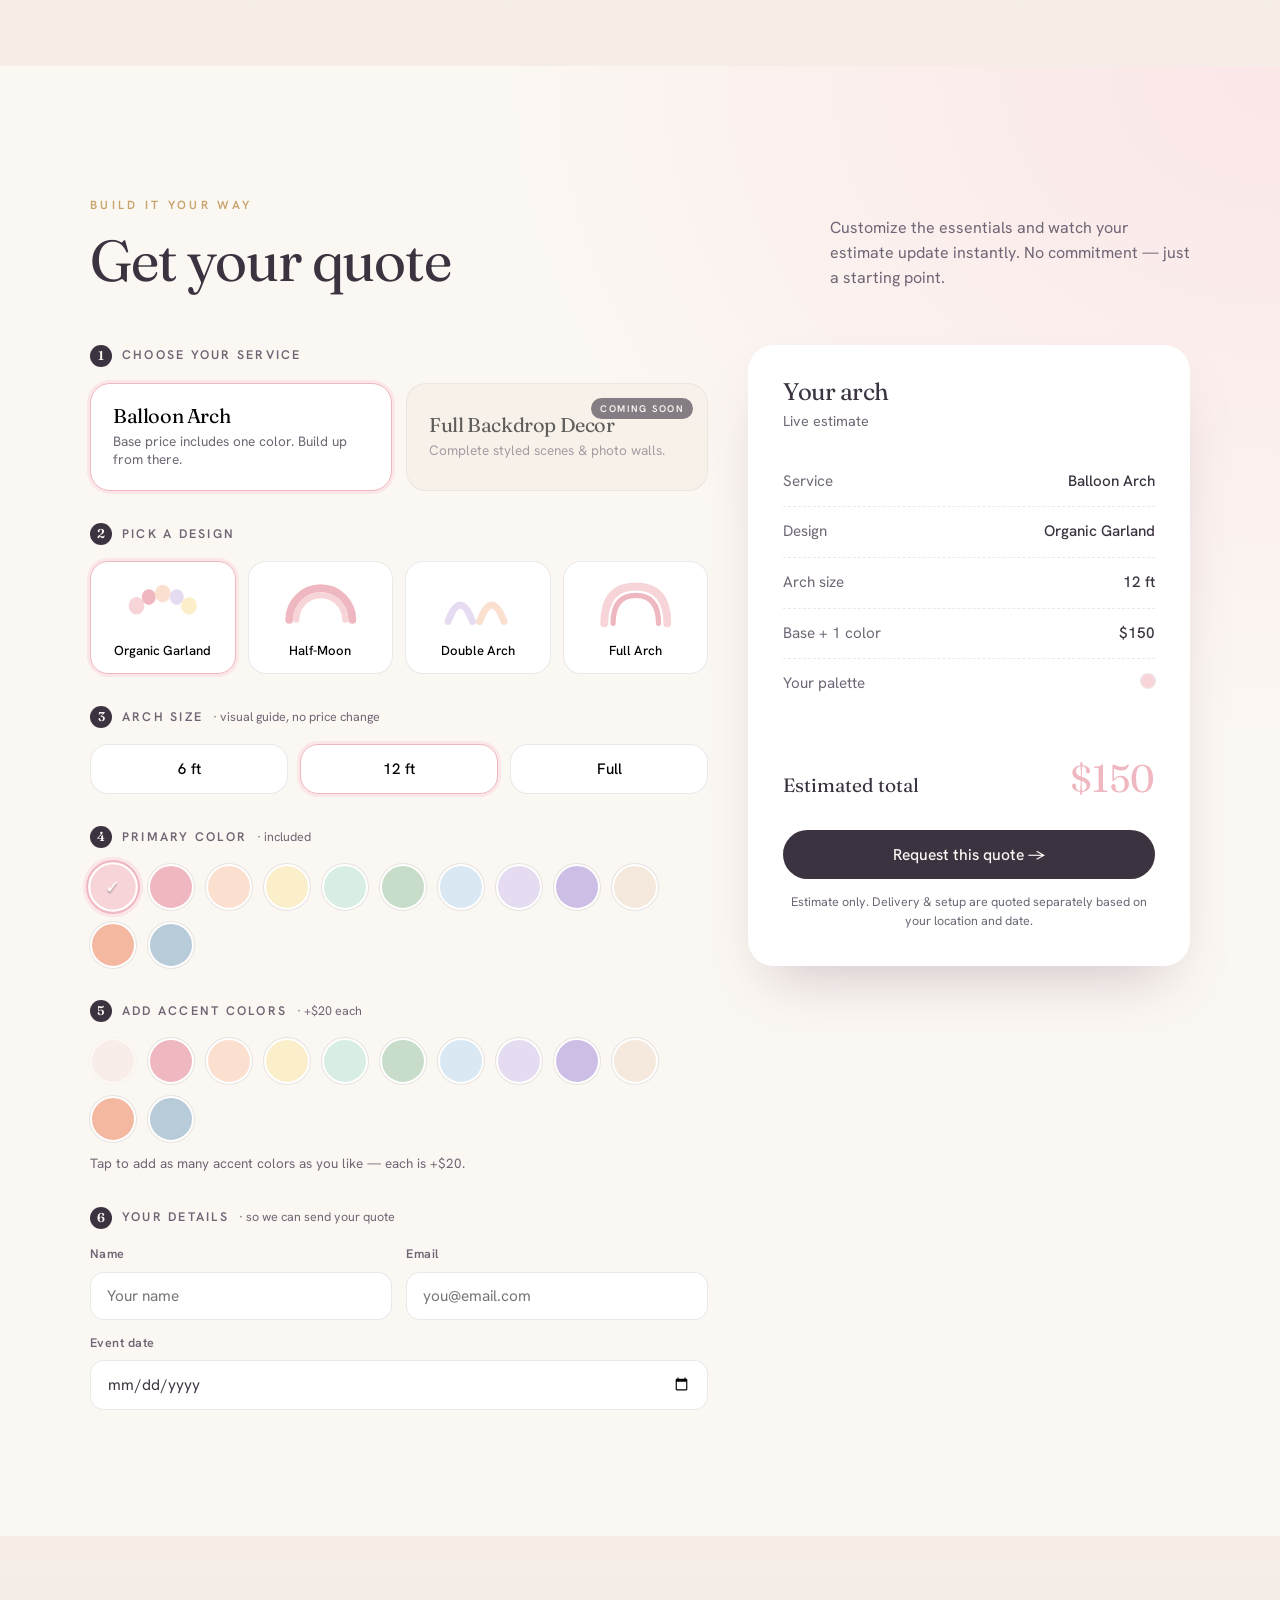
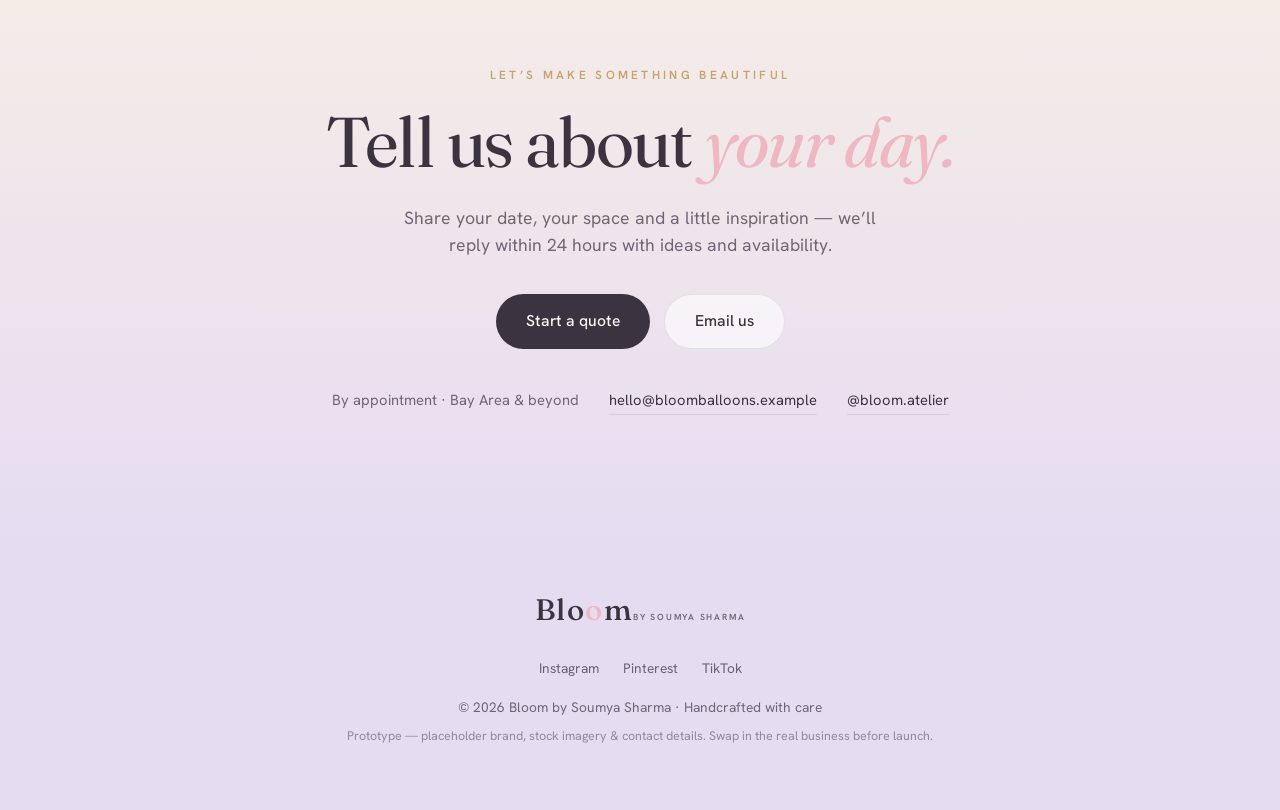
==== commit 64956f5c: "Remove The Craft from nav (keep section); nav: Services / Projects / About + Get a Quote Co-Authored" ====
--- a/index.html
+++ b/index.html
@@ -25,7 +25,6 @@
     <a href="#services">Services</a>
     <a href="projects.html">Projects</a>
     <a href="about.html">About</a>
-    <a href="#story">The Craft</a>
     <a href="#quote" class="nav-cta">Get a Quote</a>
   </div>
   <button class="menu-btn" id="menuBtn" aria-label="Menu" aria-controls="navLinks" aria-expanded="false">☰</button>
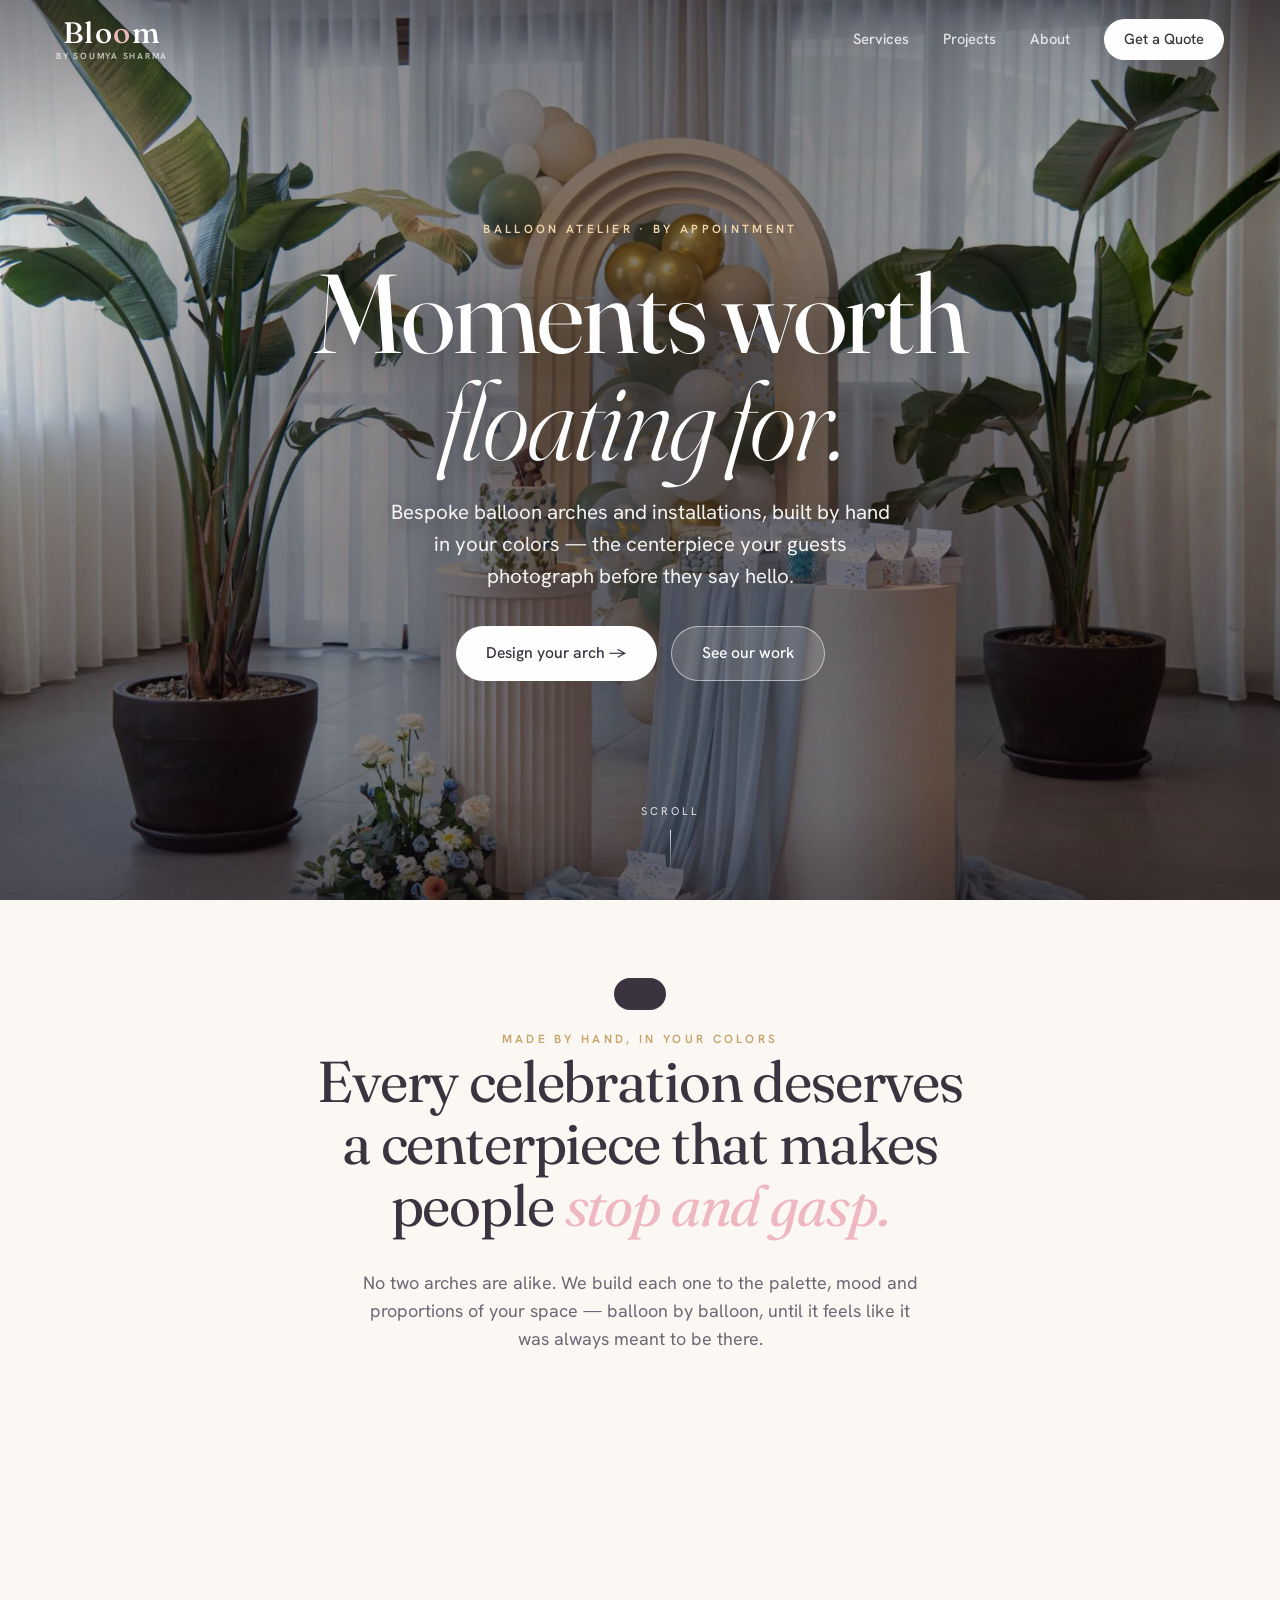
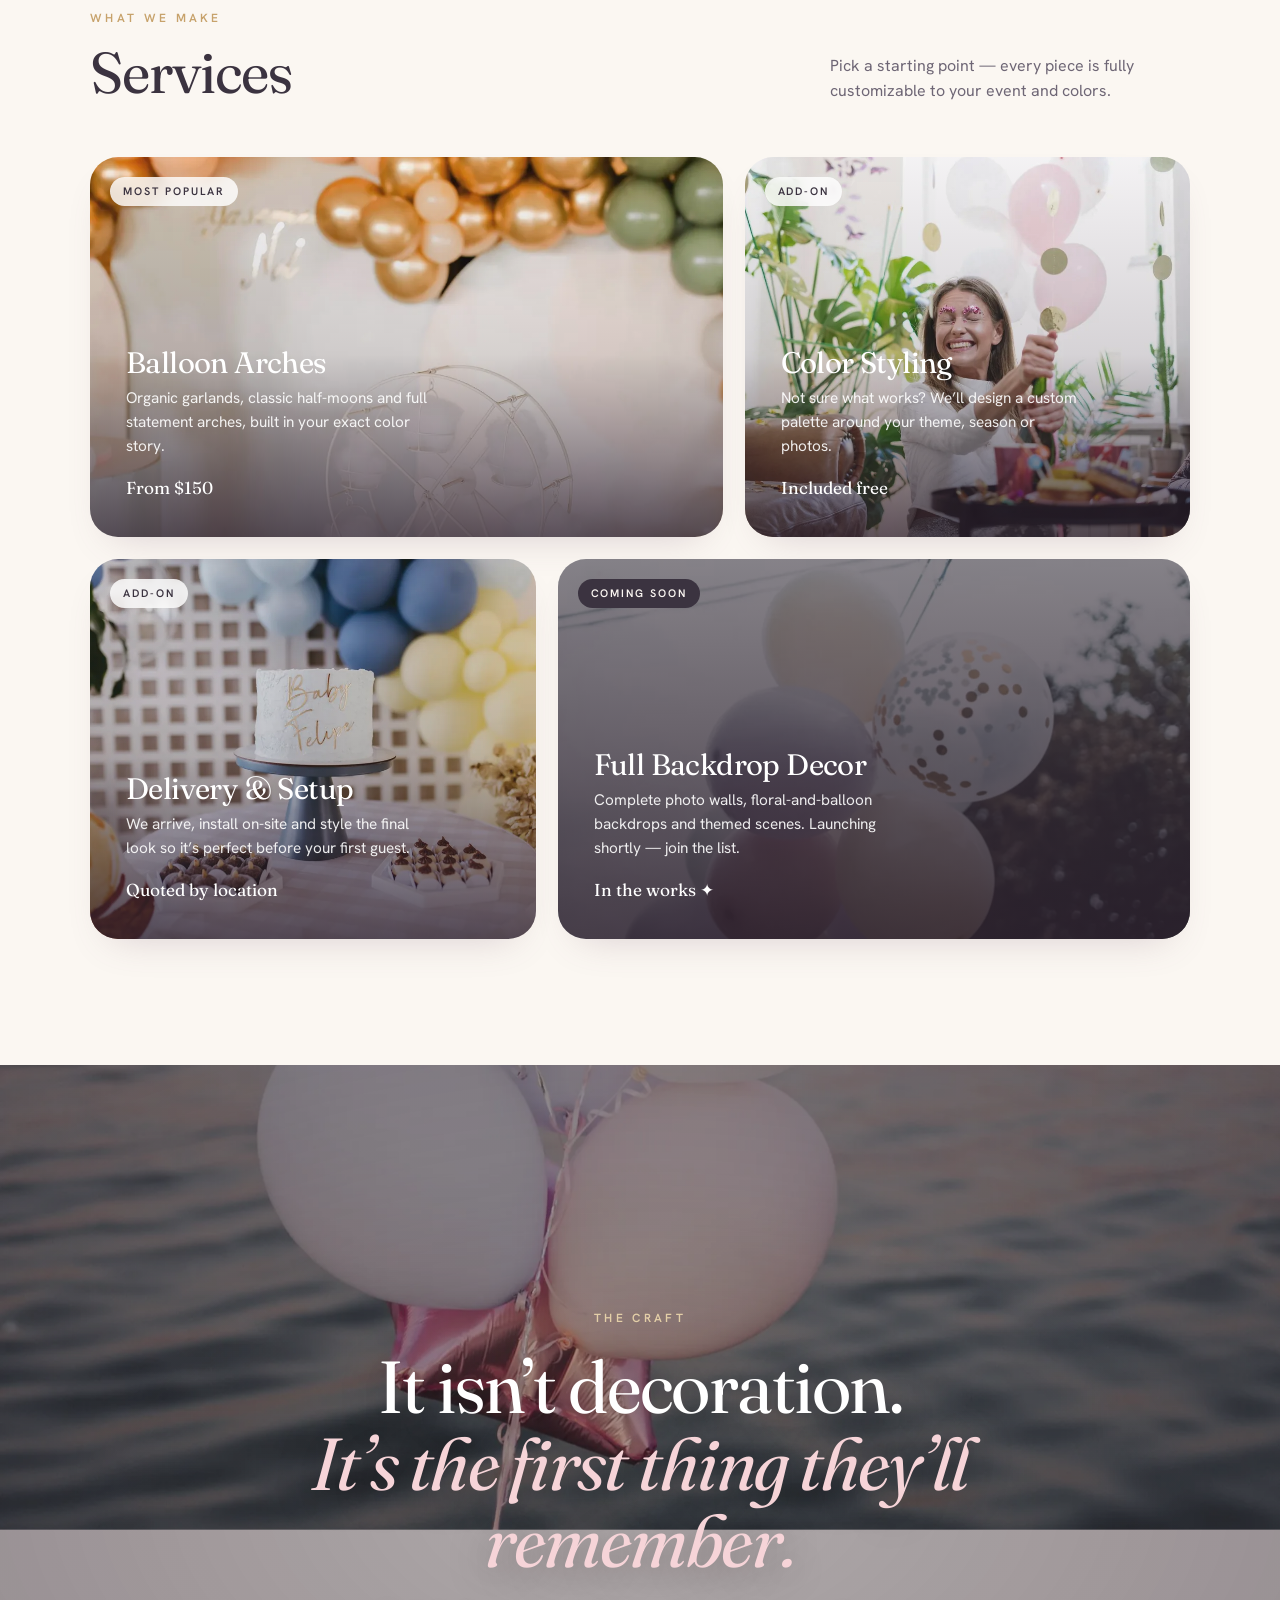
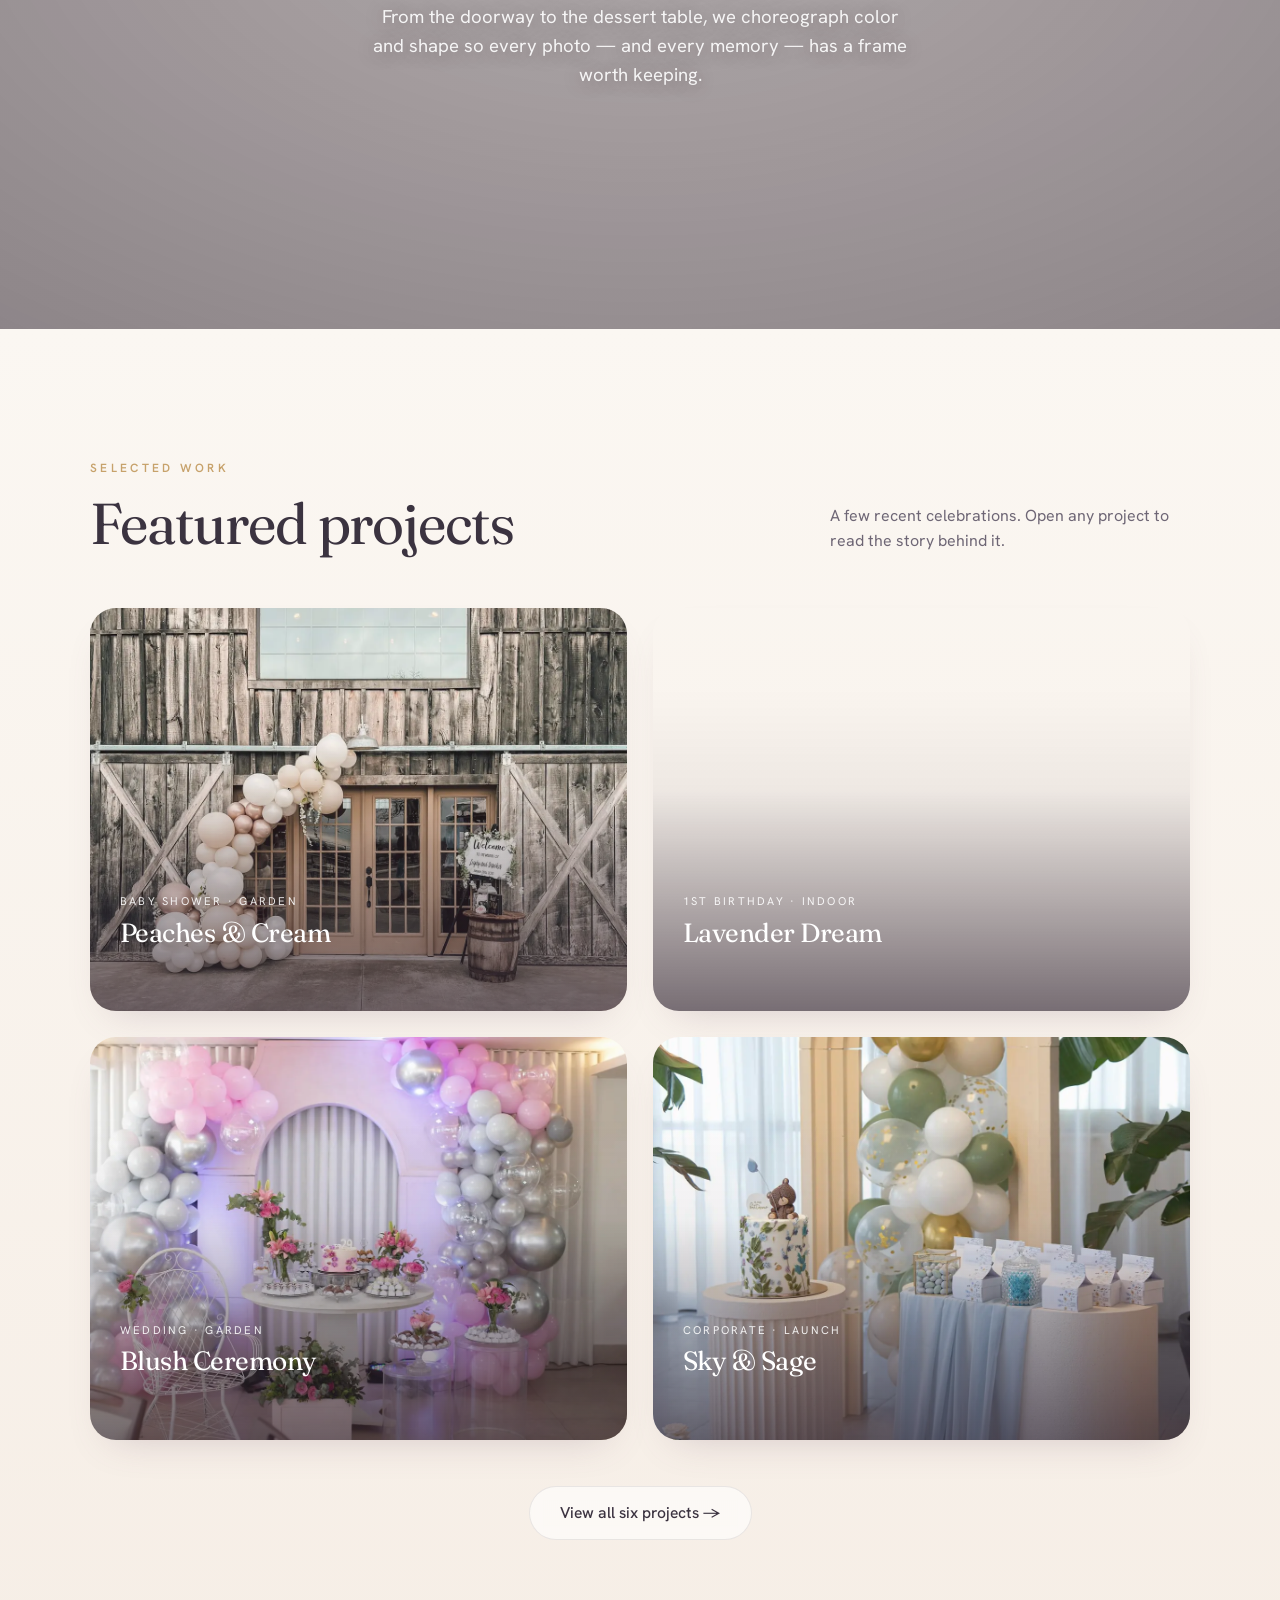
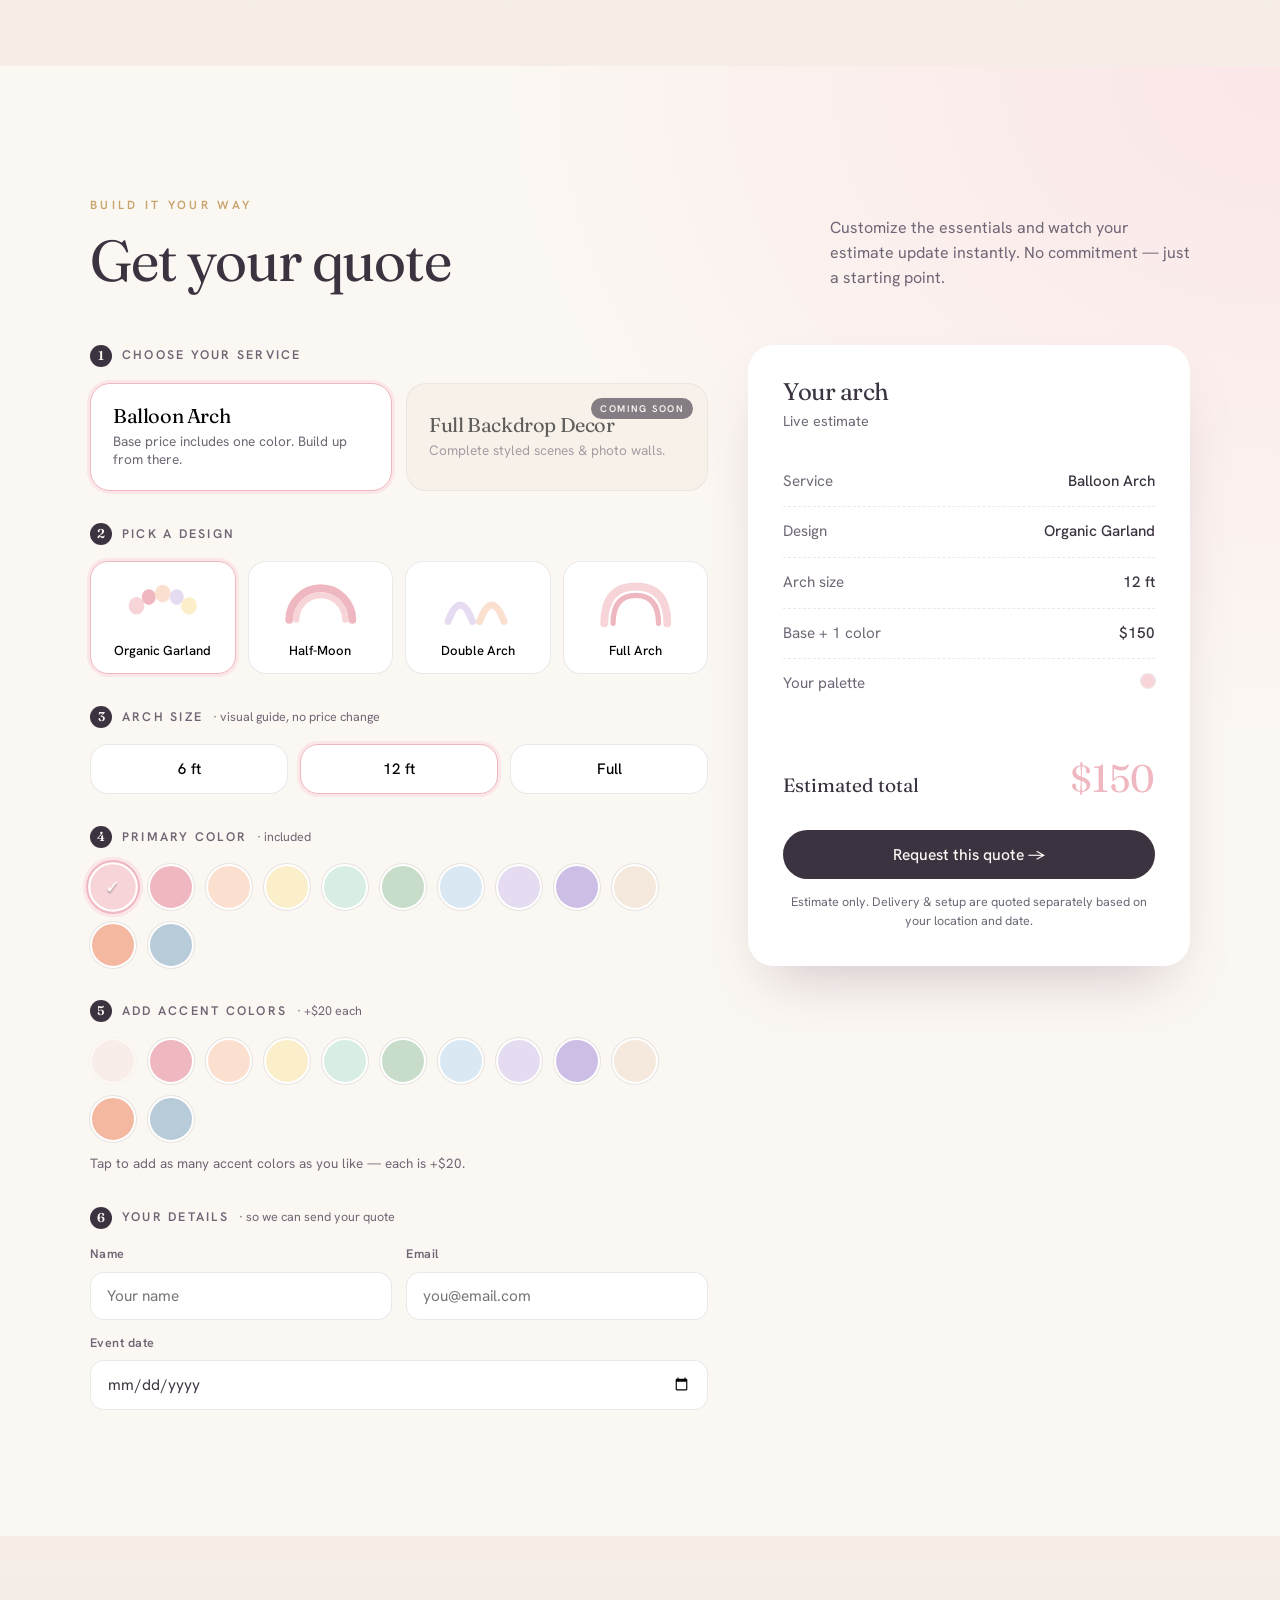
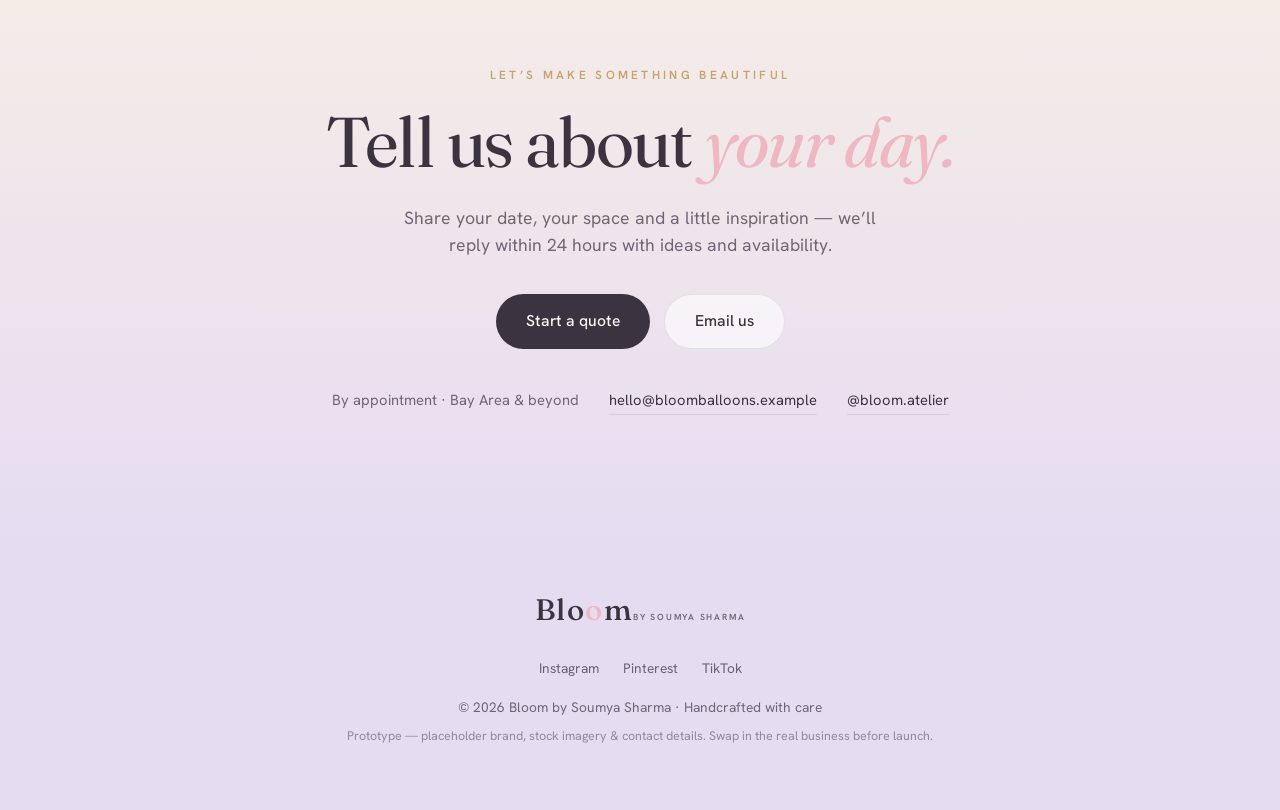
==== commit 33fb0323: "Cache-bust CSS/JS (?v=2) so Pages serves fresh assets after updates Co-Authored-By: Claude Opus 4.8 " ====
--- a/index.html
+++ b/index.html
@@ -14,7 +14,7 @@
 <link rel="preconnect" href="https://fonts.gstatic.com" crossorigin>
 <link href="https://fonts.googleapis.com/css2?family=Fraunces:ital,opsz,wght@0,9..144,300..600;1,9..144,300..400&family=Hanken+Grotesk:wght@300;400;500;600&display=swap" rel="stylesheet">
 <link rel="preload" as="image" href="assets/img/hero/scene.webp" type="image/webp" fetchpriority="high">
-<link rel="stylesheet" href="css/styles.css">
+<link rel="stylesheet" href="css/styles.css?v=2">
 </head>
 <body>
 
@@ -294,8 +294,8 @@
 
 <div class="toast" id="toast" role="status" aria-live="polite"></div>
 
-<script src="js/parallax.js" defer></script>
-<script src="js/reveal.js" defer></script>
-<script src="js/quote.js" defer></script>
+<script src="js/parallax.js?v=2" defer></script>
+<script src="js/reveal.js?v=2" defer></script>
+<script src="js/quote.js?v=2" defer></script>
 </body>
 </html>
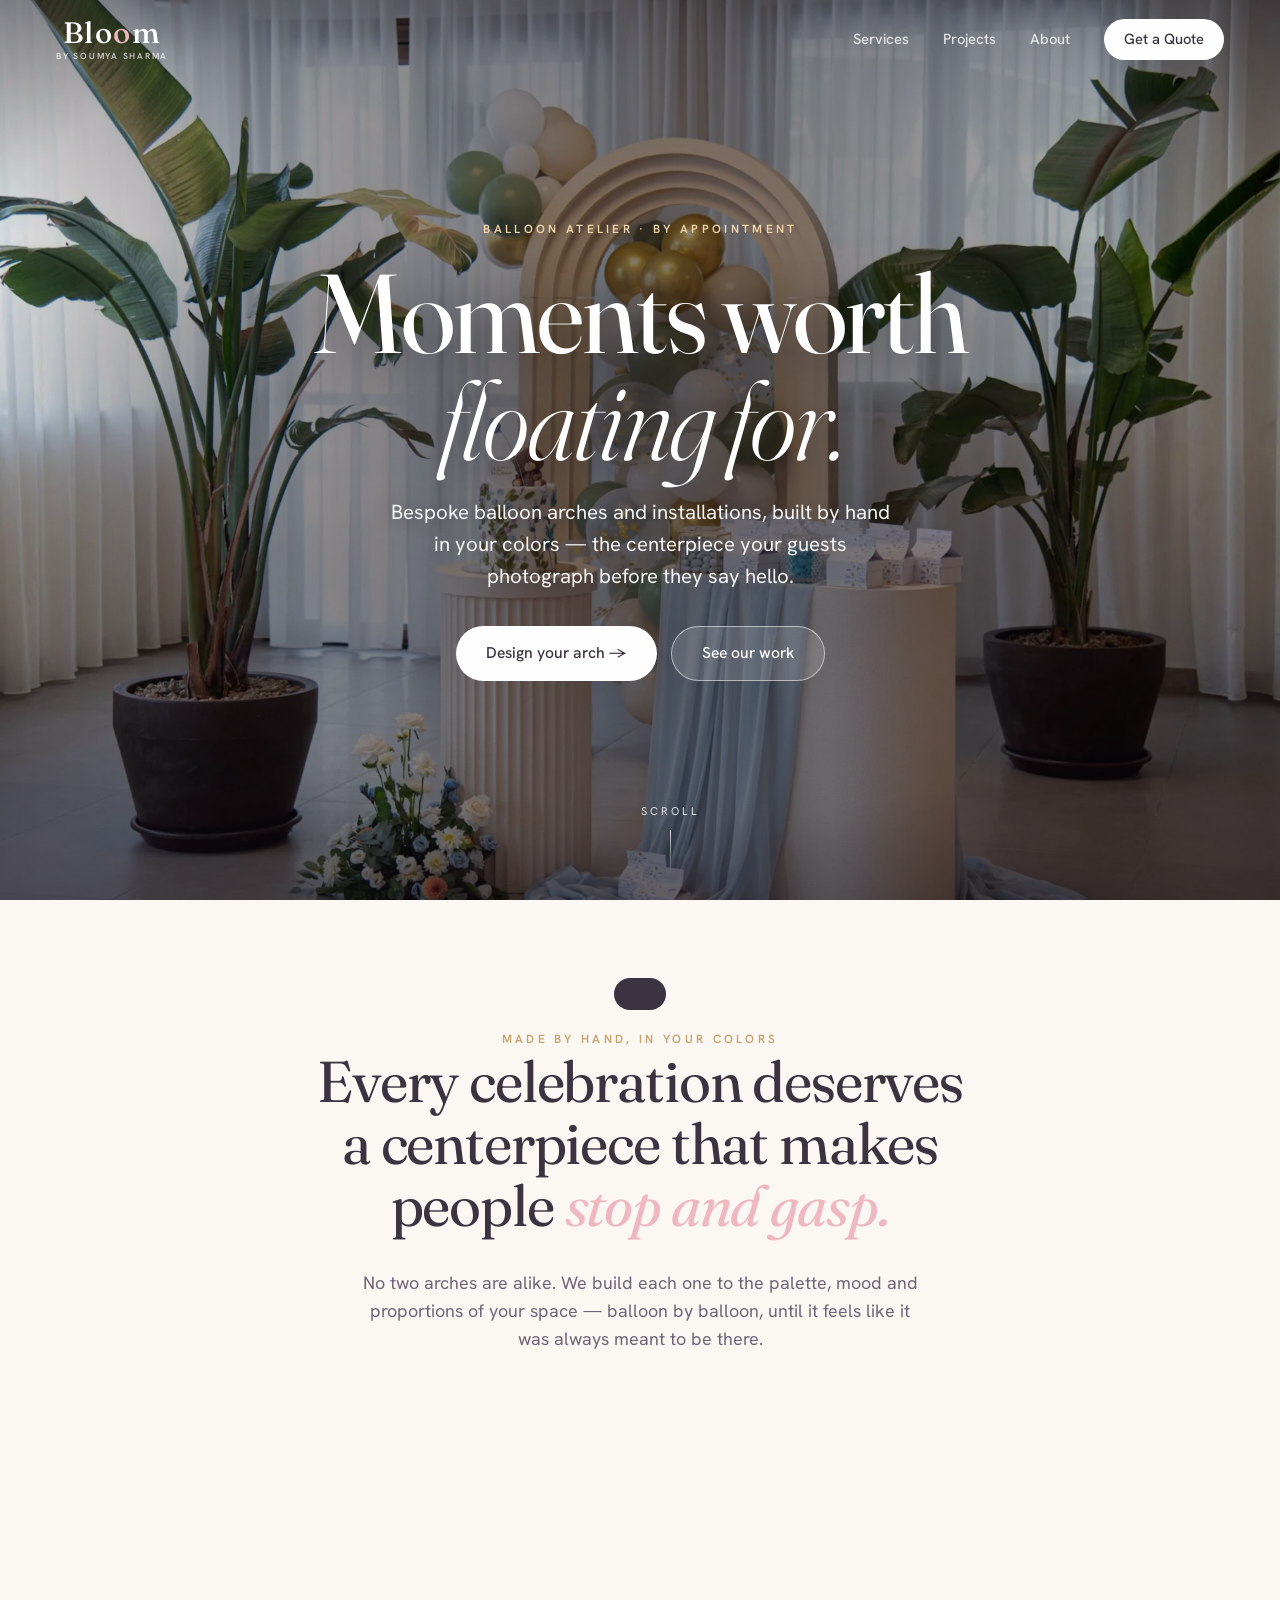
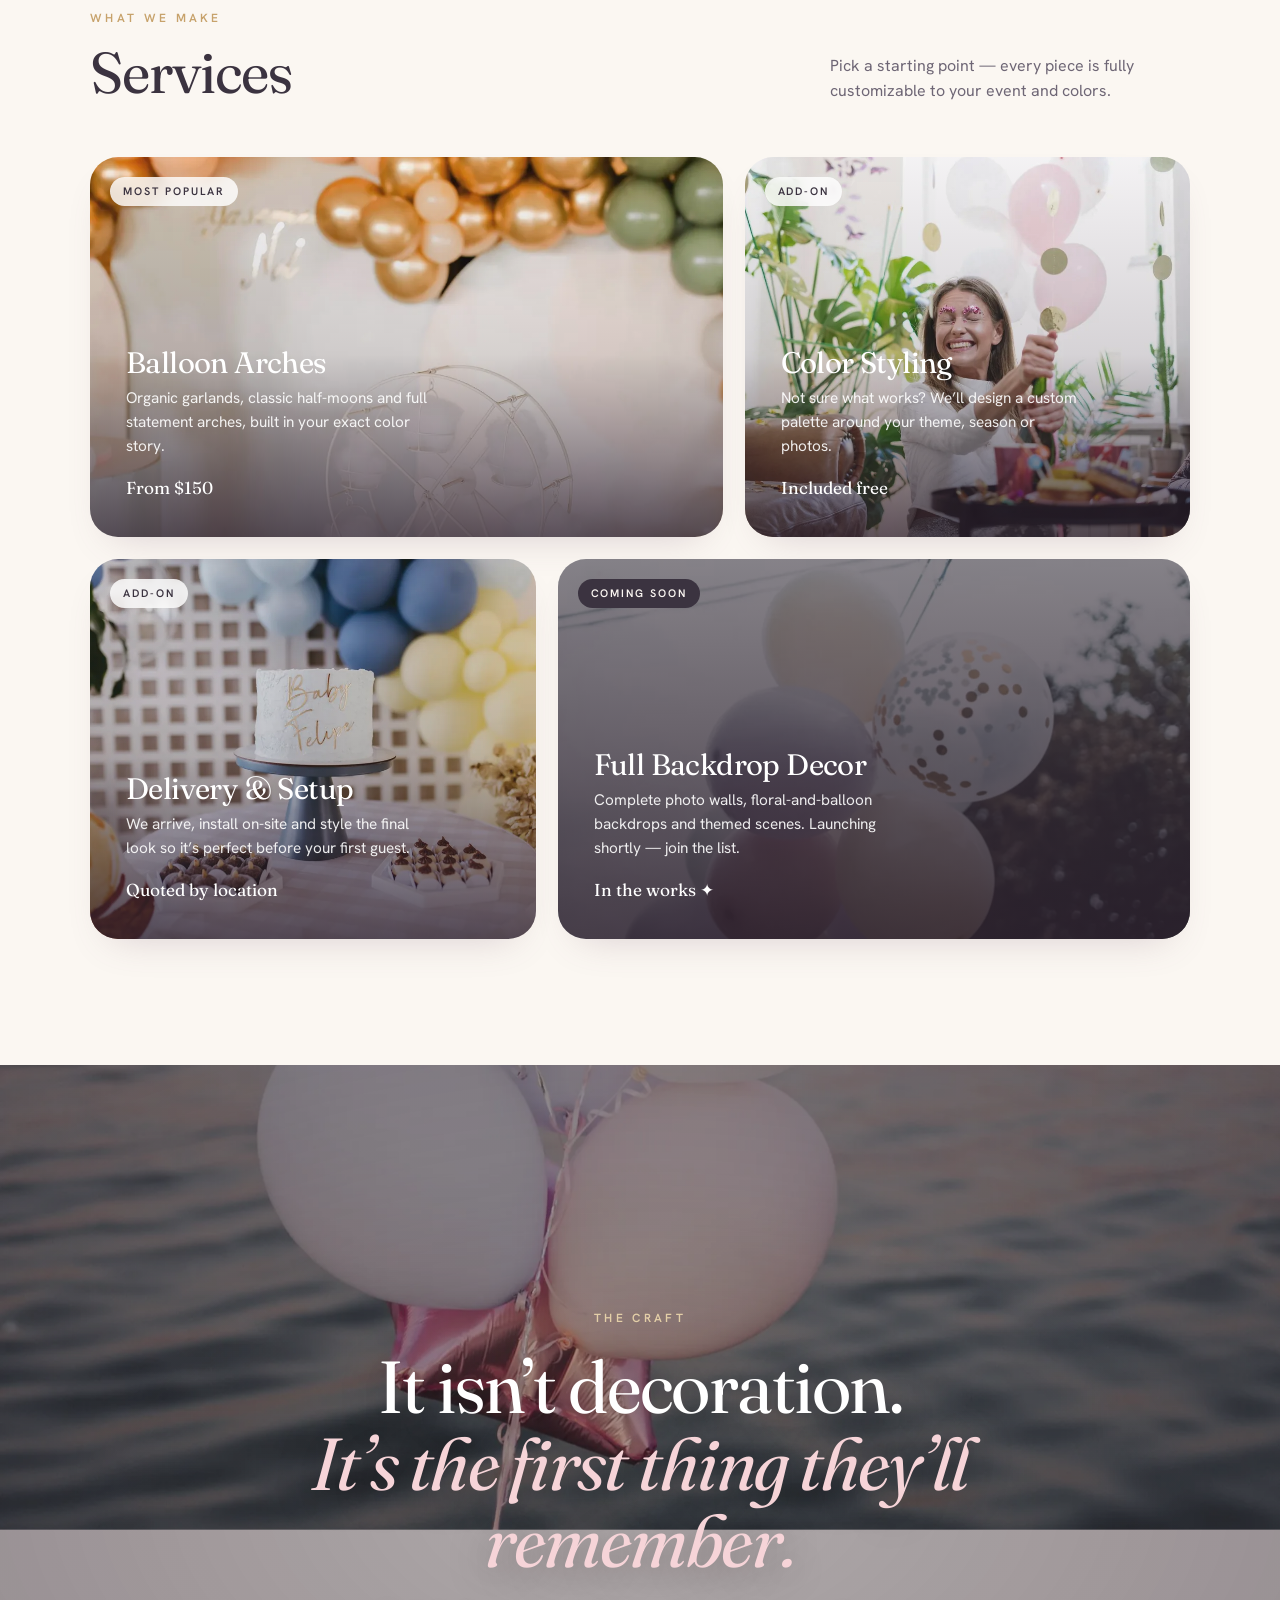
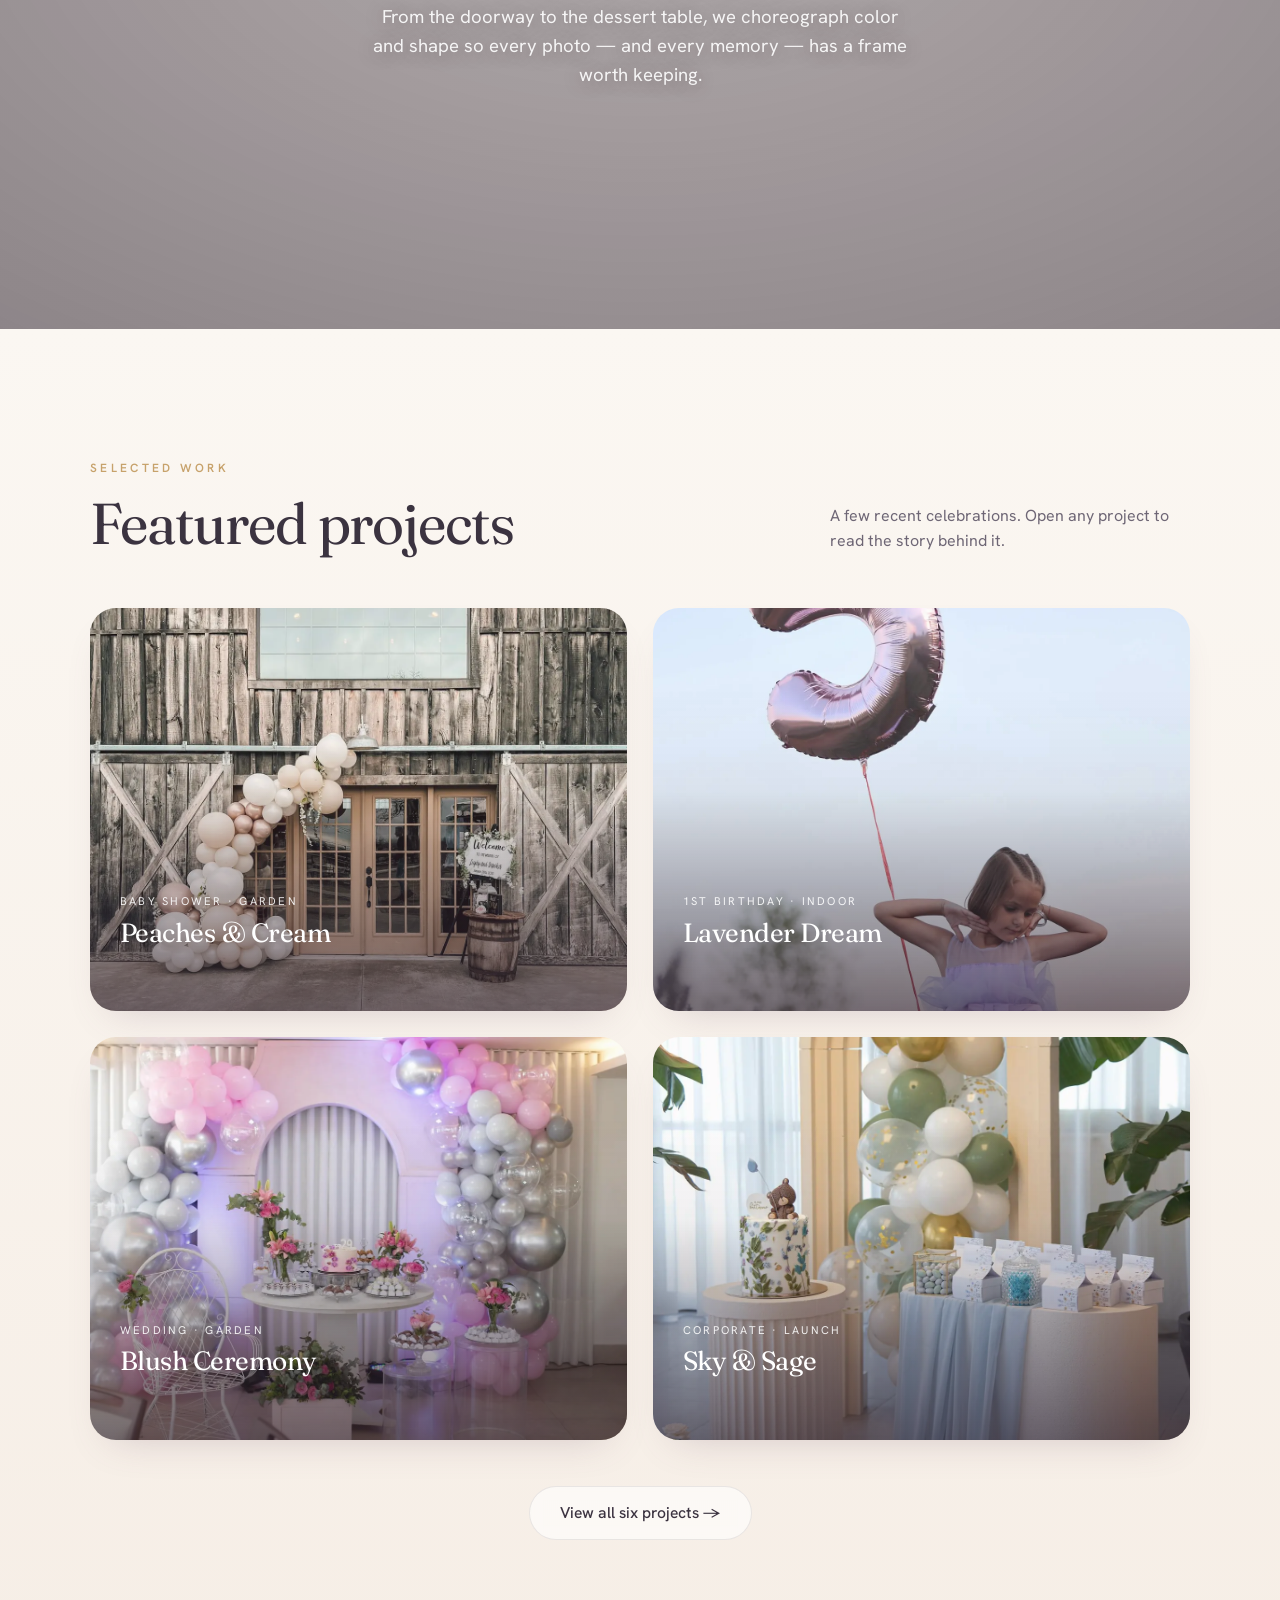
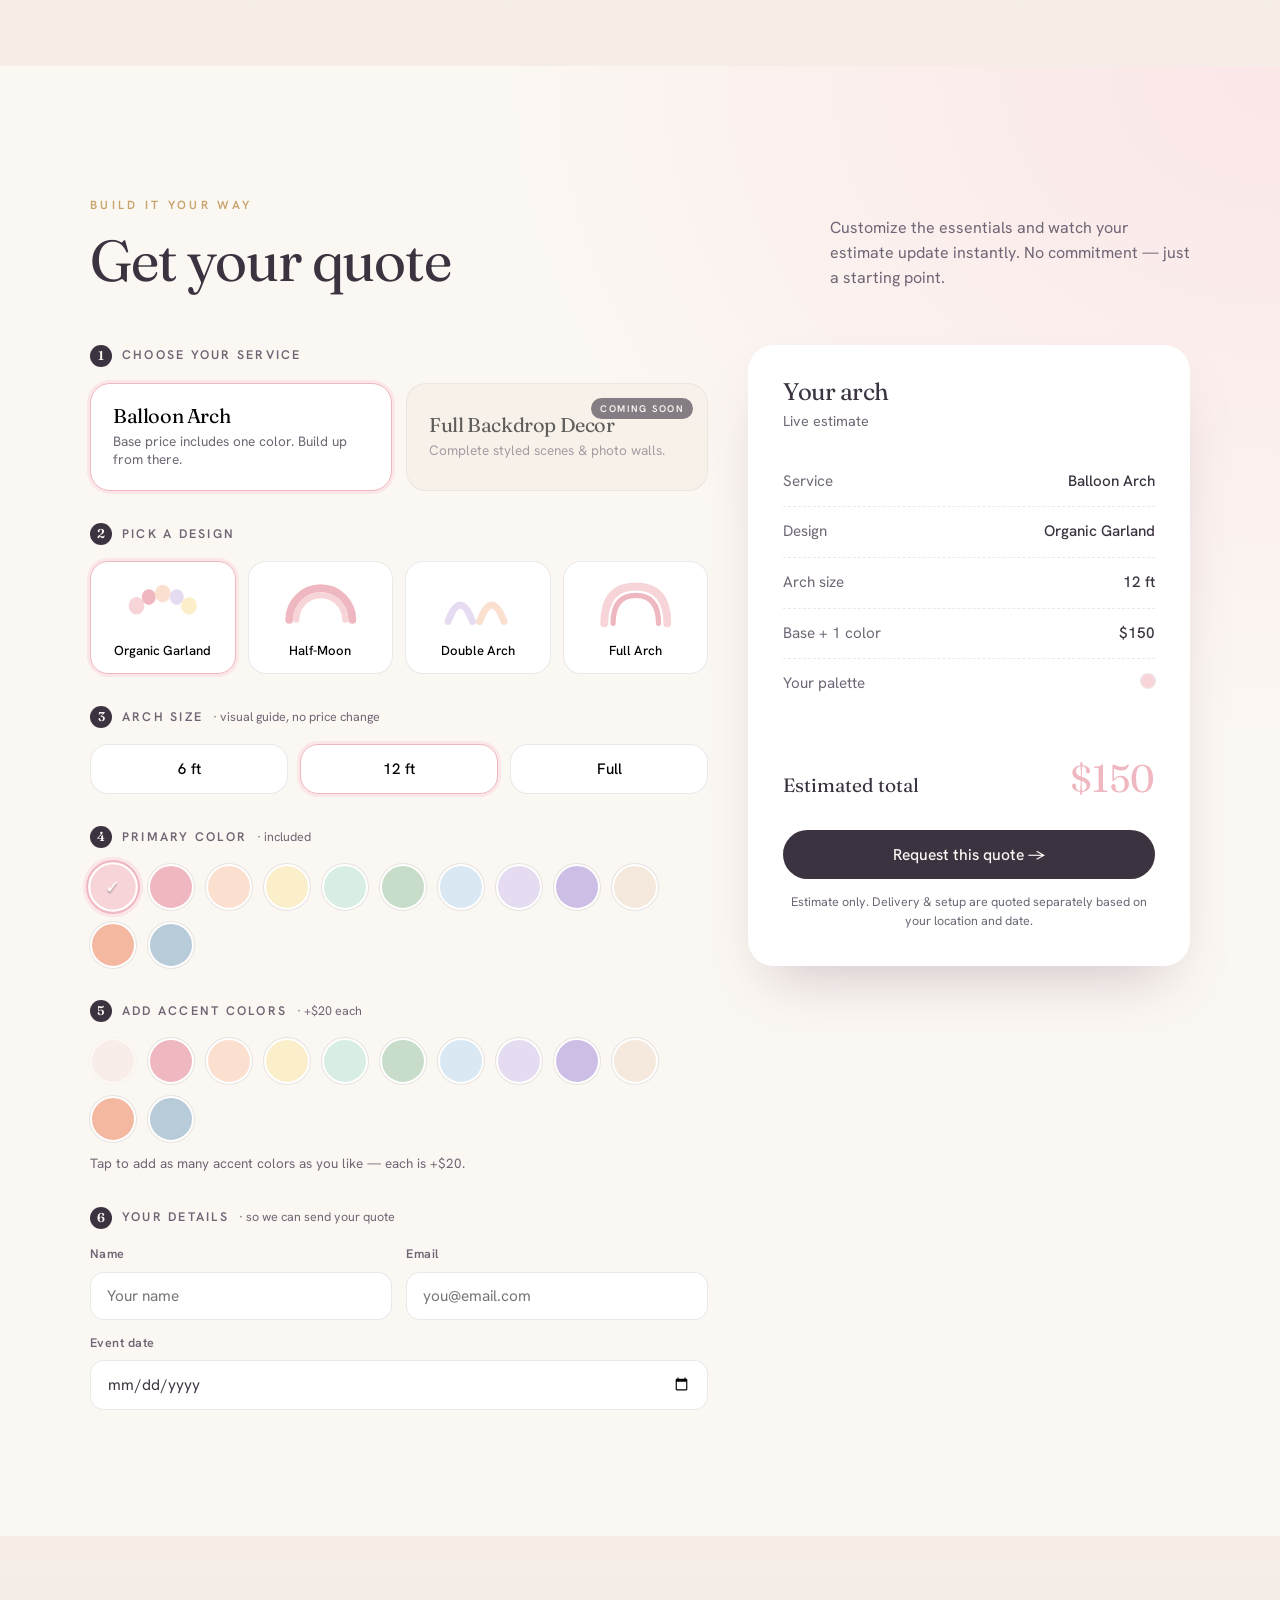
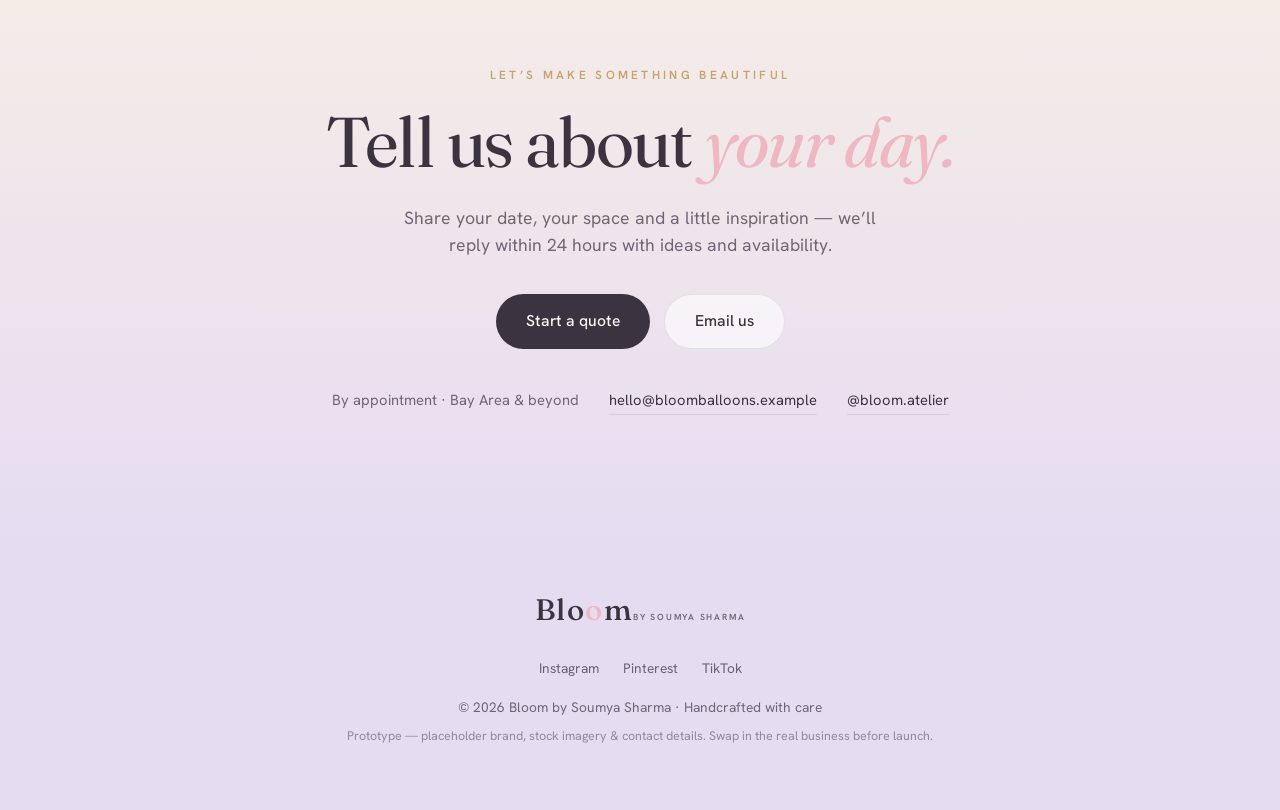
==== commit 4319debf: "Fix mobile menu: full-screen overlay, centered links, X close + scroll lock; cache-bust v3 Co-Author" ====
--- a/index.html
+++ b/index.html
@@ -14,7 +14,7 @@
 <link rel="preconnect" href="https://fonts.gstatic.com" crossorigin>
 <link href="https://fonts.googleapis.com/css2?family=Fraunces:ital,opsz,wght@0,9..144,300..600;1,9..144,300..400&family=Hanken+Grotesk:wght@300;400;500;600&display=swap" rel="stylesheet">
 <link rel="preload" as="image" href="assets/img/hero/scene.webp" type="image/webp" fetchpriority="high">
-<link rel="stylesheet" href="css/styles.css?v=2">
+<link rel="stylesheet" href="css/styles.css?v=3">
 </head>
 <body>
 
@@ -294,8 +294,8 @@
 
 <div class="toast" id="toast" role="status" aria-live="polite"></div>
 
-<script src="js/parallax.js?v=2" defer></script>
-<script src="js/reveal.js?v=2" defer></script>
-<script src="js/quote.js?v=2" defer></script>
+<script src="js/parallax.js?v=3" defer></script>
+<script src="js/reveal.js?v=3" defer></script>
+<script src="js/quote.js?v=3" defer></script>
 </body>
 </html>
--- a/css/styles.css
+++ b/css/styles.css
@@ -324,13 +324,14 @@
   .proj-grid.three{grid-template-columns:repeat(2,1fr)}
 }
 @media(max-width:900px){
-  .nav-links{position:fixed;inset:0 0 0 auto;width:78%;max-width:330px;background:rgba(251,247,242,.97);
-    backdrop-filter:blur(20px);flex-direction:column;justify-content:center;gap:28px;transform:translateX(100%);
-    transition:transform .5s var(--ease);box-shadow:var(--shadow);z-index:90}
+  .nav-links{position:fixed;inset:0;width:100%;max-width:none;height:100dvh;background:rgba(251,247,242,.98);
+    backdrop-filter:saturate(140%) blur(24px);-webkit-backdrop-filter:saturate(140%) blur(24px);
+    flex-direction:column;justify-content:center;align-items:center;gap:30px;transform:translateX(100%);
+    transition:transform .55s var(--ease);z-index:95}
   .nav-links.open{transform:none}
-  .nav-links a{font-size:1.3rem;color:var(--ink)!important}
+  .nav-links a{font-size:1.5rem;color:var(--ink)!important}
   .nav-links .nav-cta{color:var(--cream)!important}
-  .menu-btn{display:block;z-index:91}
+  .menu-btn{display:block;z-index:110;position:relative}
   nav.over-hero:not(.scrolled) .nav-links a{color:var(--ink)}
   .hero h1{font-size:clamp(2.5rem,11vw,4rem)}
   .services-grid .card{grid-column:span 12!important;min-height:320px}
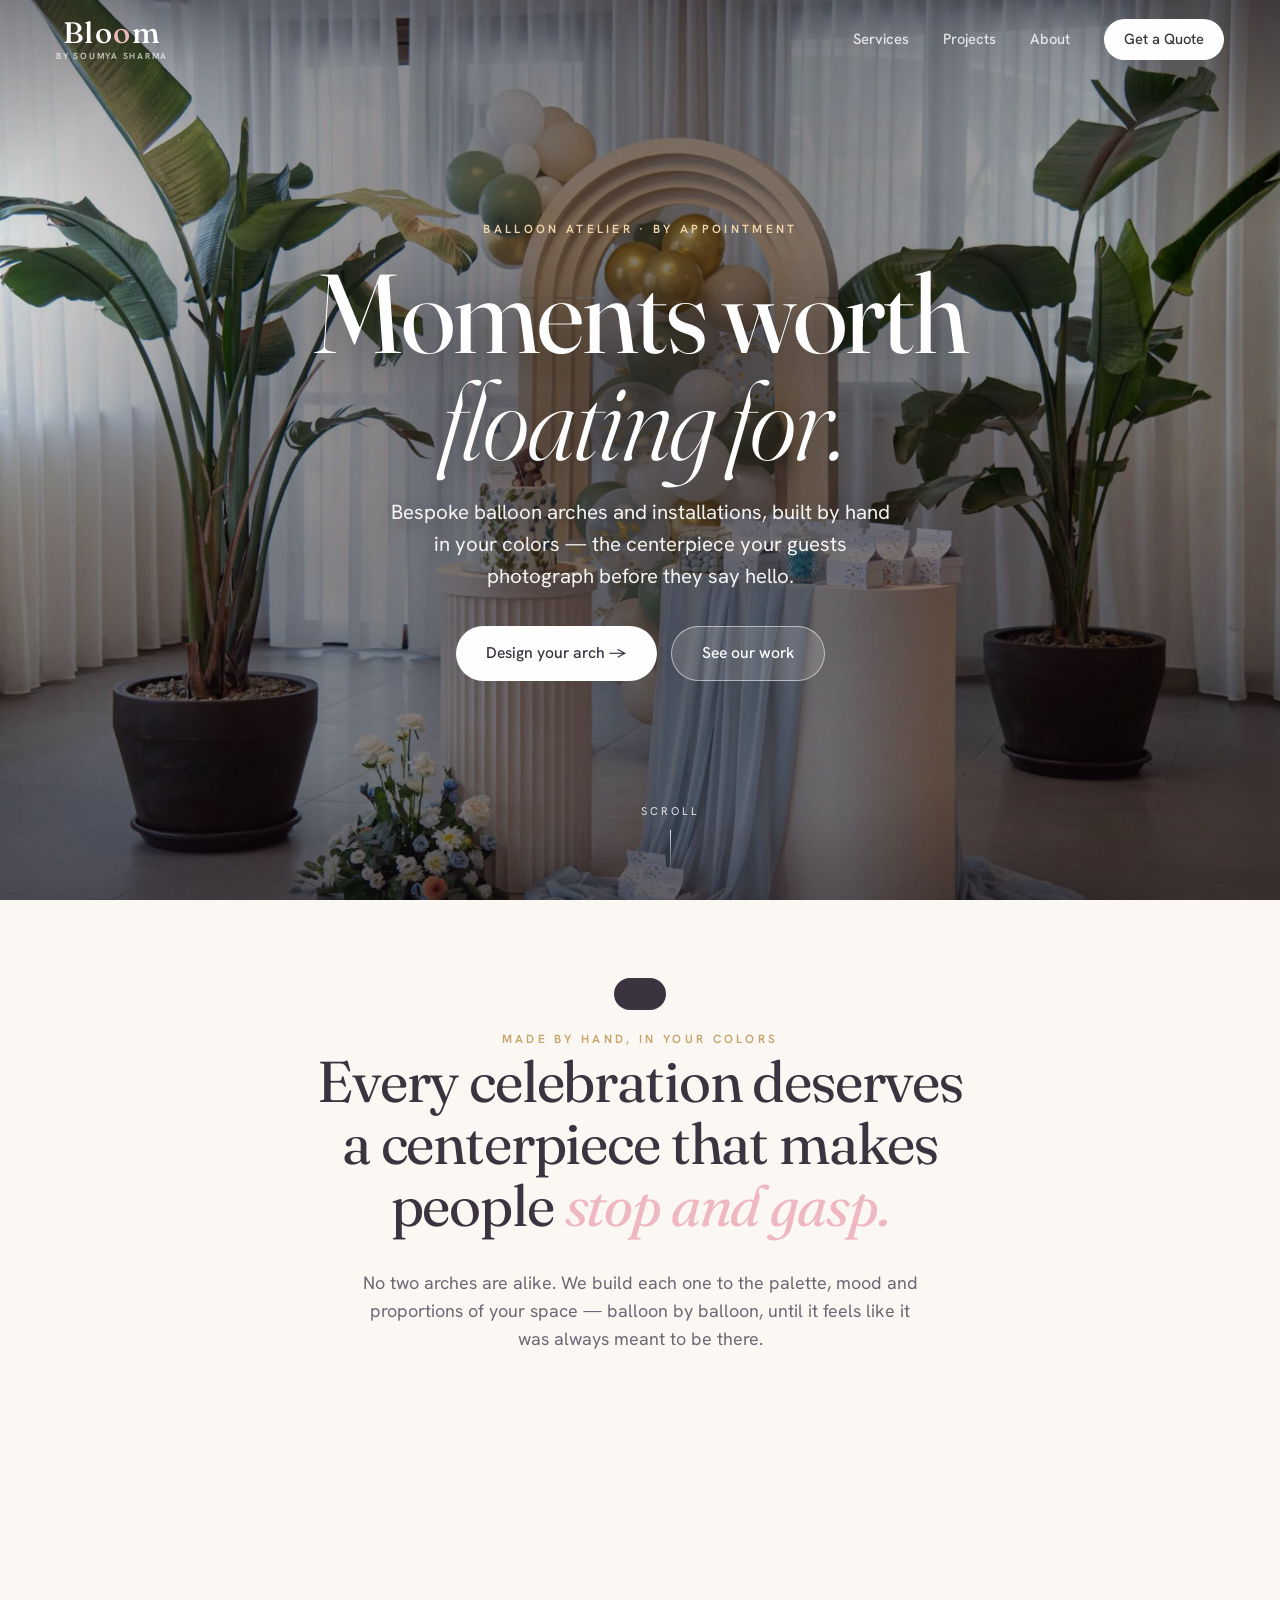
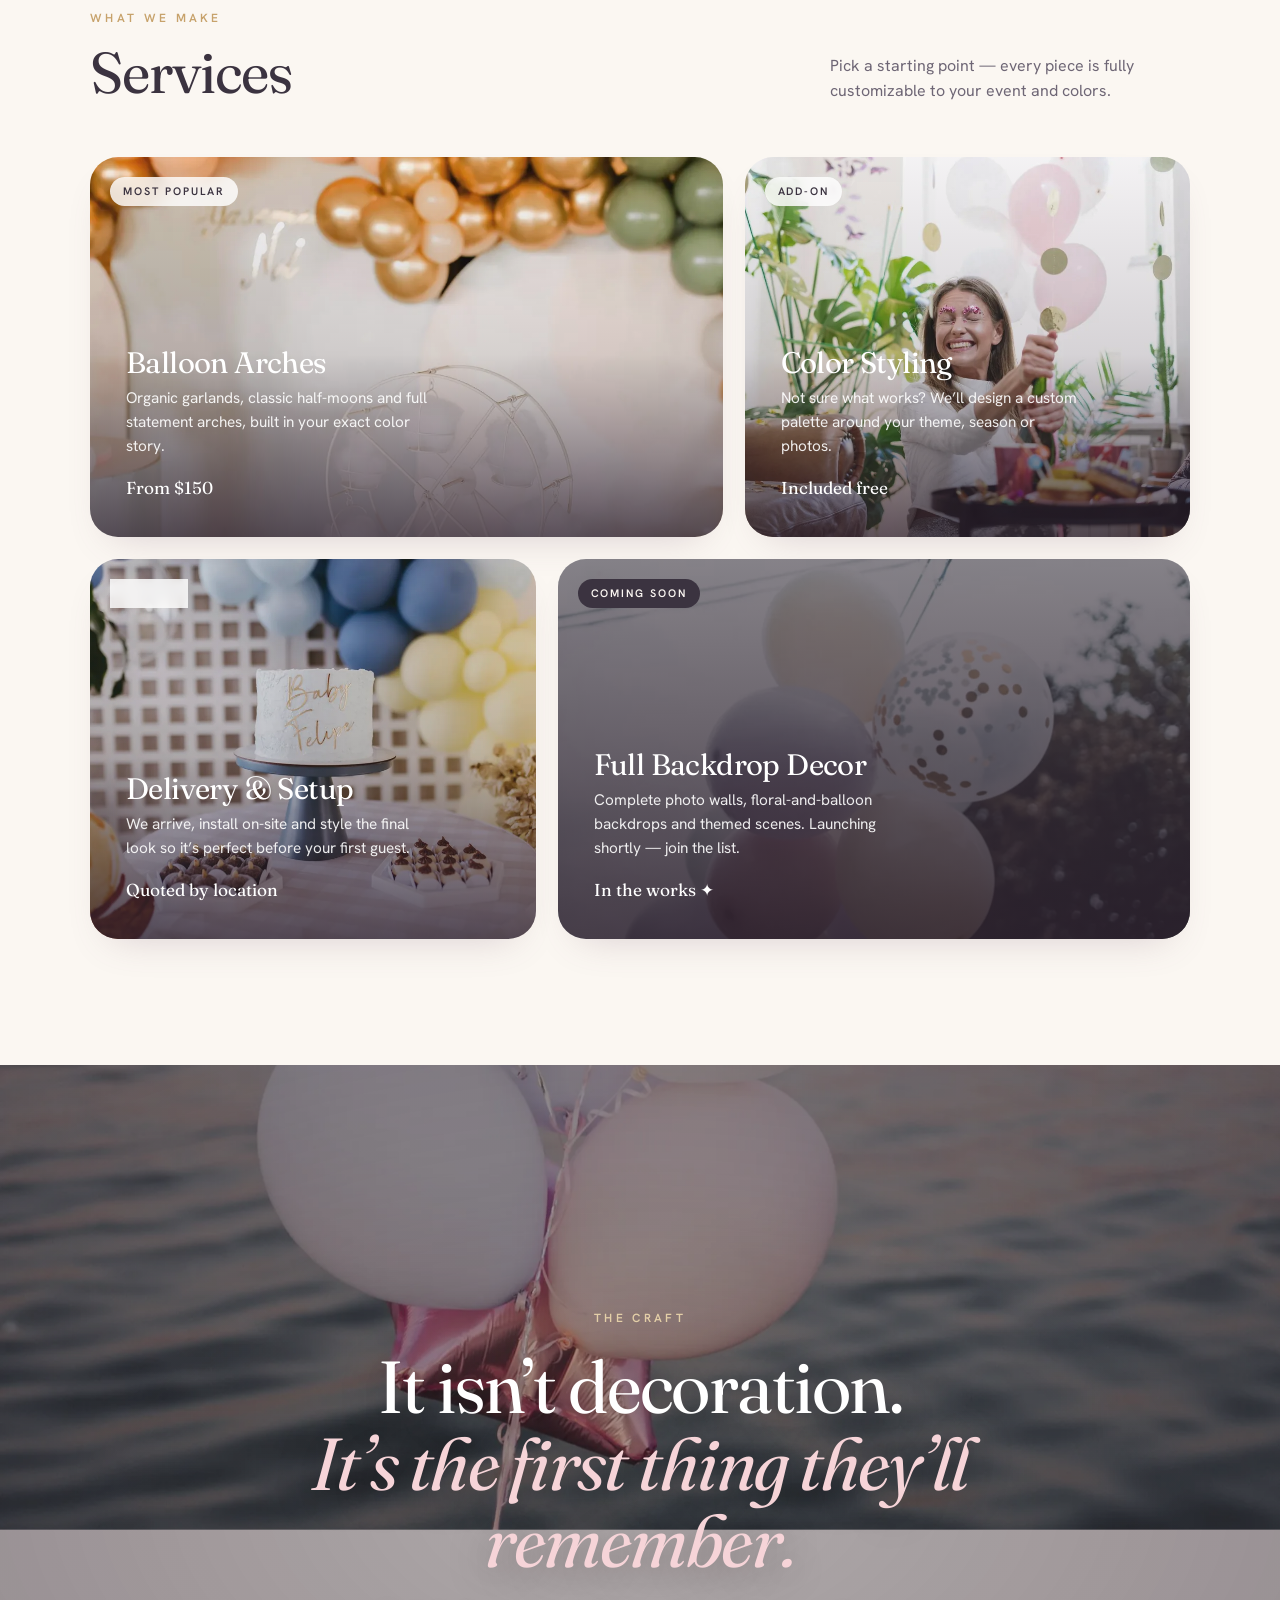
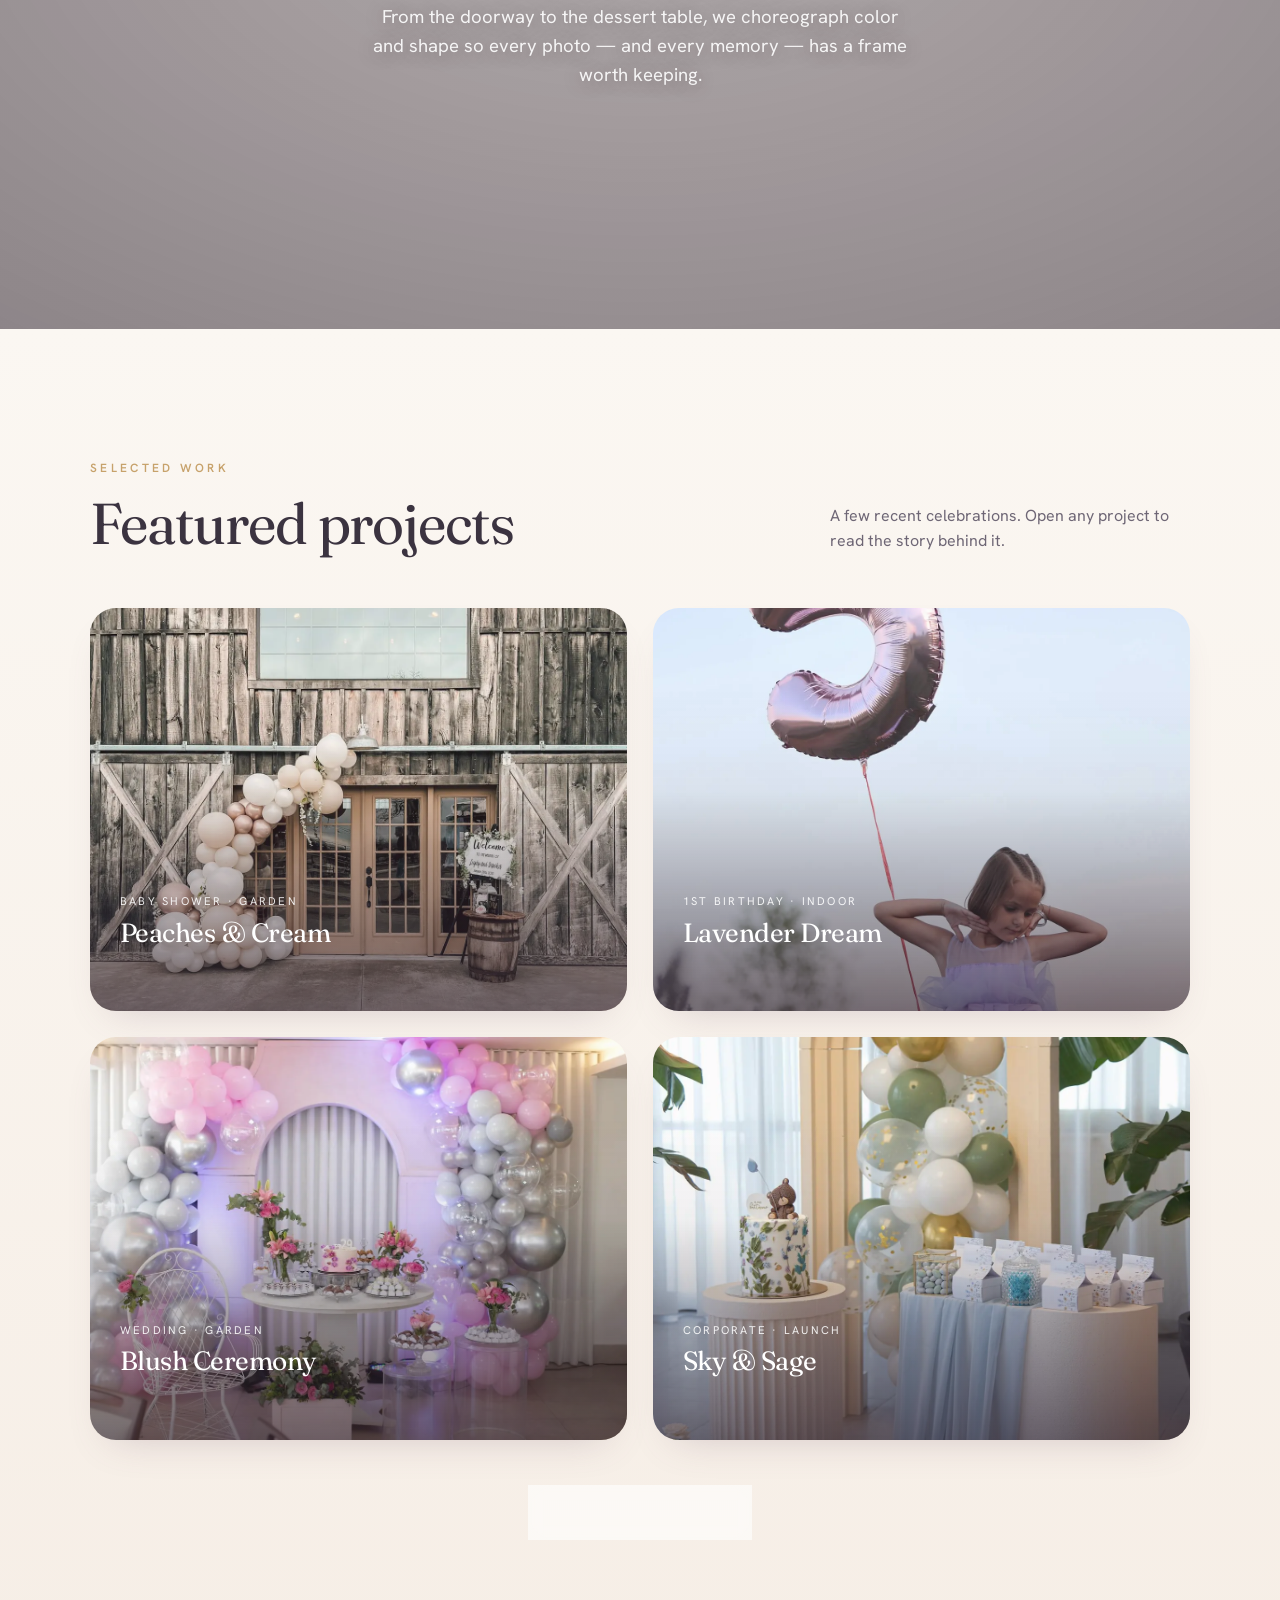
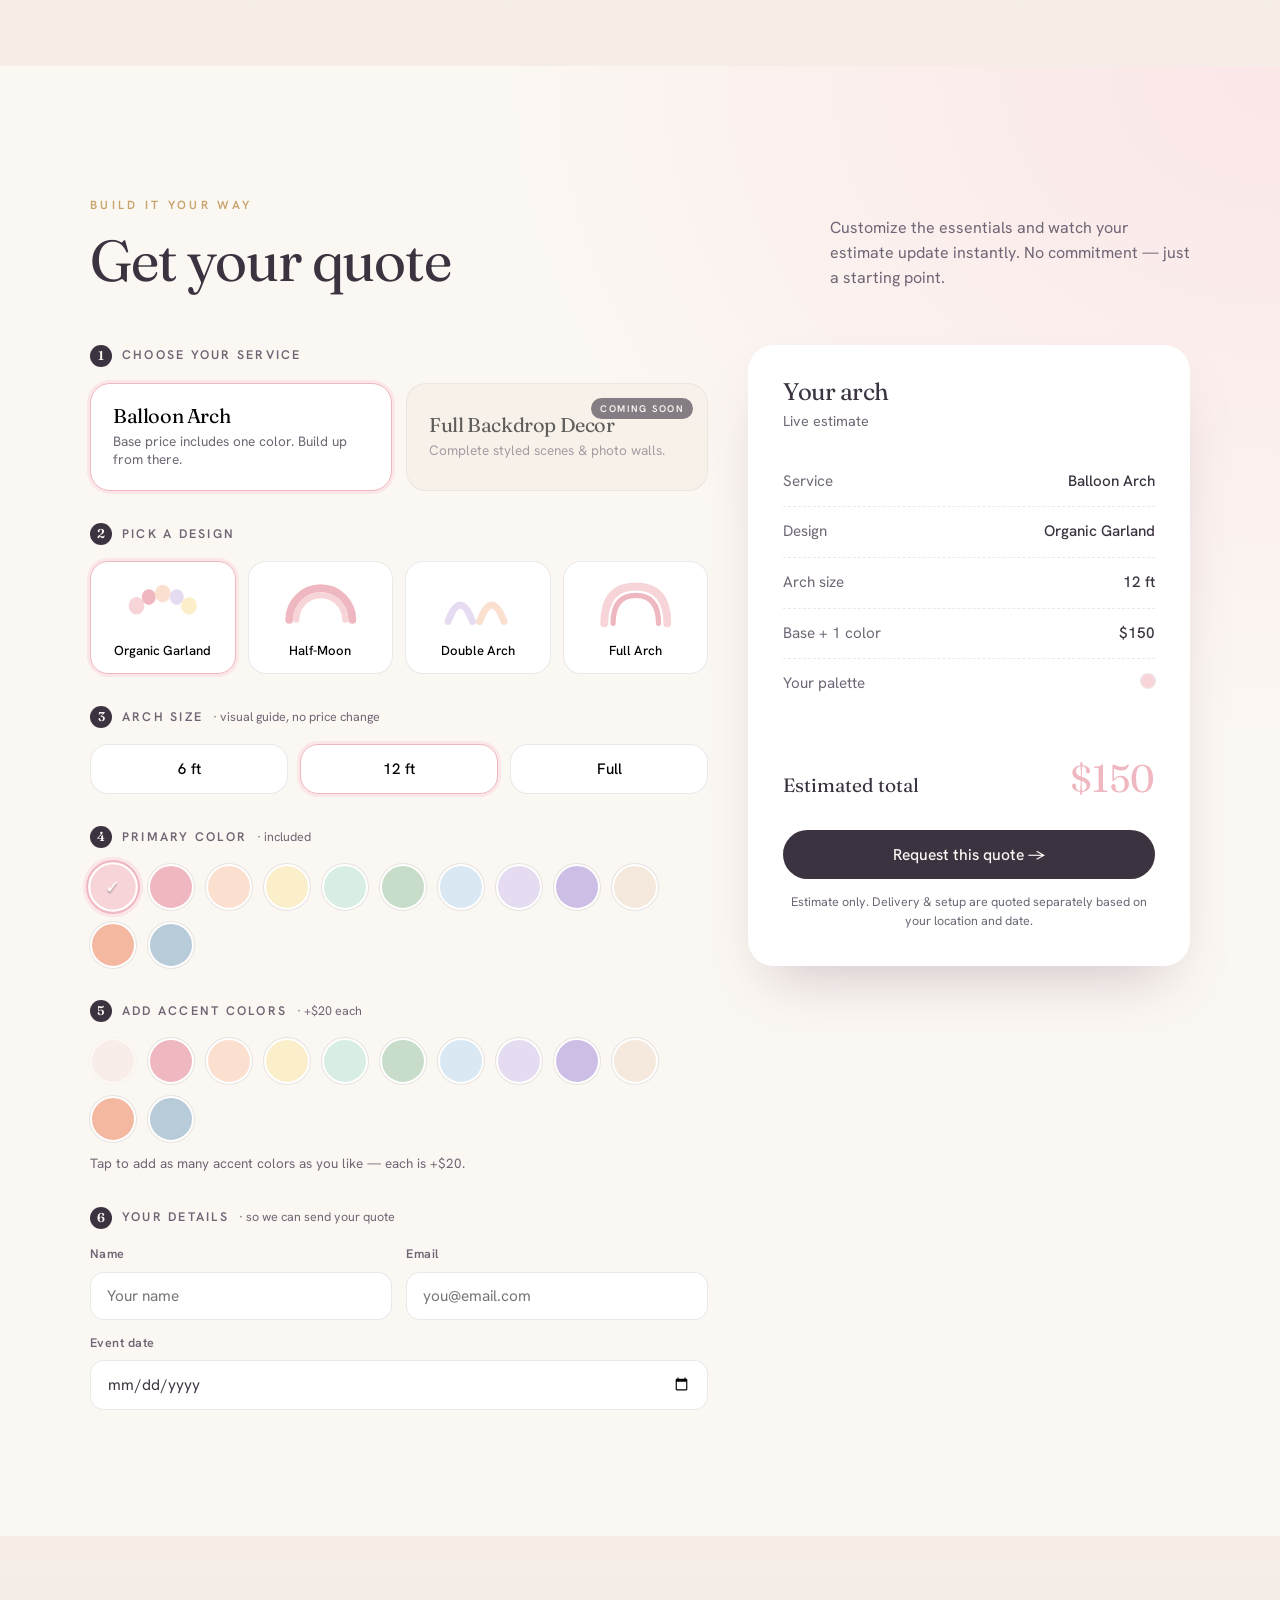
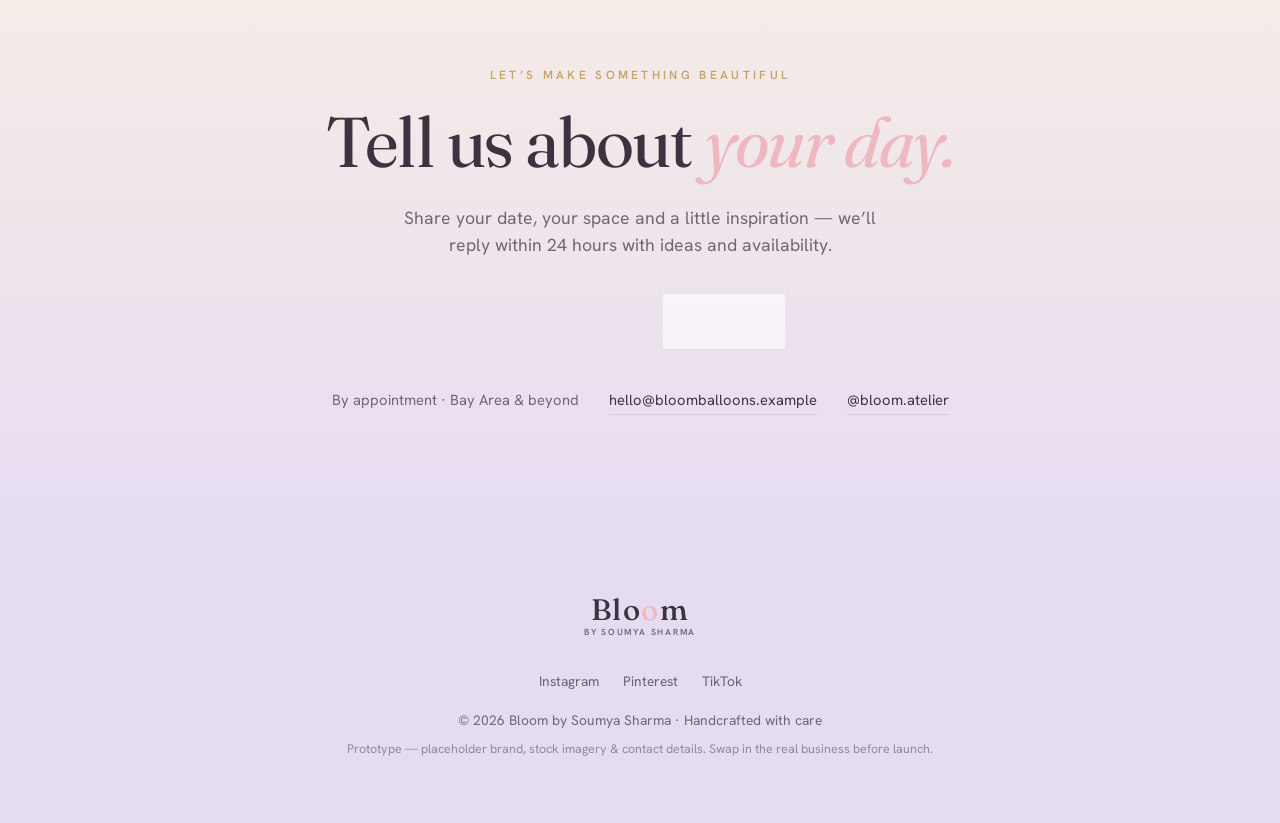
==== commit 09d640ec: "Footer logo: match nav column lockup (drop inline-block override); cache-bust v4 Co-Authored-By: Cla" ====
--- a/index.html
+++ b/index.html
@@ -14,7 +14,7 @@
 <link rel="preconnect" href="https://fonts.gstatic.com" crossorigin>
 <link href="https://fonts.googleapis.com/css2?family=Fraunces:ital,opsz,wght@0,9..144,300..600;1,9..144,300..400&family=Hanken+Grotesk:wght@300;400;500;600&display=swap" rel="stylesheet">
 <link rel="preload" as="image" href="assets/img/hero/scene.webp" type="image/webp" fetchpriority="high">
-<link rel="stylesheet" href="css/styles.css?v=3">
+<link rel="stylesheet" href="css/styles.css?v=4">
 </head>
 <body>
 
@@ -294,8 +294,8 @@
 
 <div class="toast" id="toast" role="status" aria-live="polite"></div>
 
-<script src="js/parallax.js?v=3" defer></script>
-<script src="js/reveal.js?v=3" defer></script>
-<script src="js/quote.js?v=3" defer></script>
+<script src="js/parallax.js?v=4" defer></script>
+<script src="js/reveal.js?v=4" defer></script>
+<script src="js/quote.js?v=4" defer></script>
 </body>
 </html>
--- a/css/styles.css
+++ b/css/styles.css
@@ -287,7 +287,7 @@
 .contact-meta a{color:var(--ink);text-decoration:none;border-bottom:1px solid var(--line);padding-bottom:2px;transition:color .3s,border-color .3s}
 .contact-meta a:hover{color:var(--rose);border-color:var(--rose)}
 footer{padding:54px 0 64px;text-align:center;color:var(--ink-soft);font-size:.86rem;background:var(--lav)}
-footer .logo{font-size:1.3rem;display:inline-block;margin-bottom:16px}
+footer .logo{display:inline-flex;margin-bottom:16px}
 footer .social{display:flex;gap:24px;justify-content:center;margin:18px 0}
 footer .social a{color:var(--ink);text-decoration:none;opacity:.72}
 footer .social a:hover{opacity:1;color:var(--rose)}
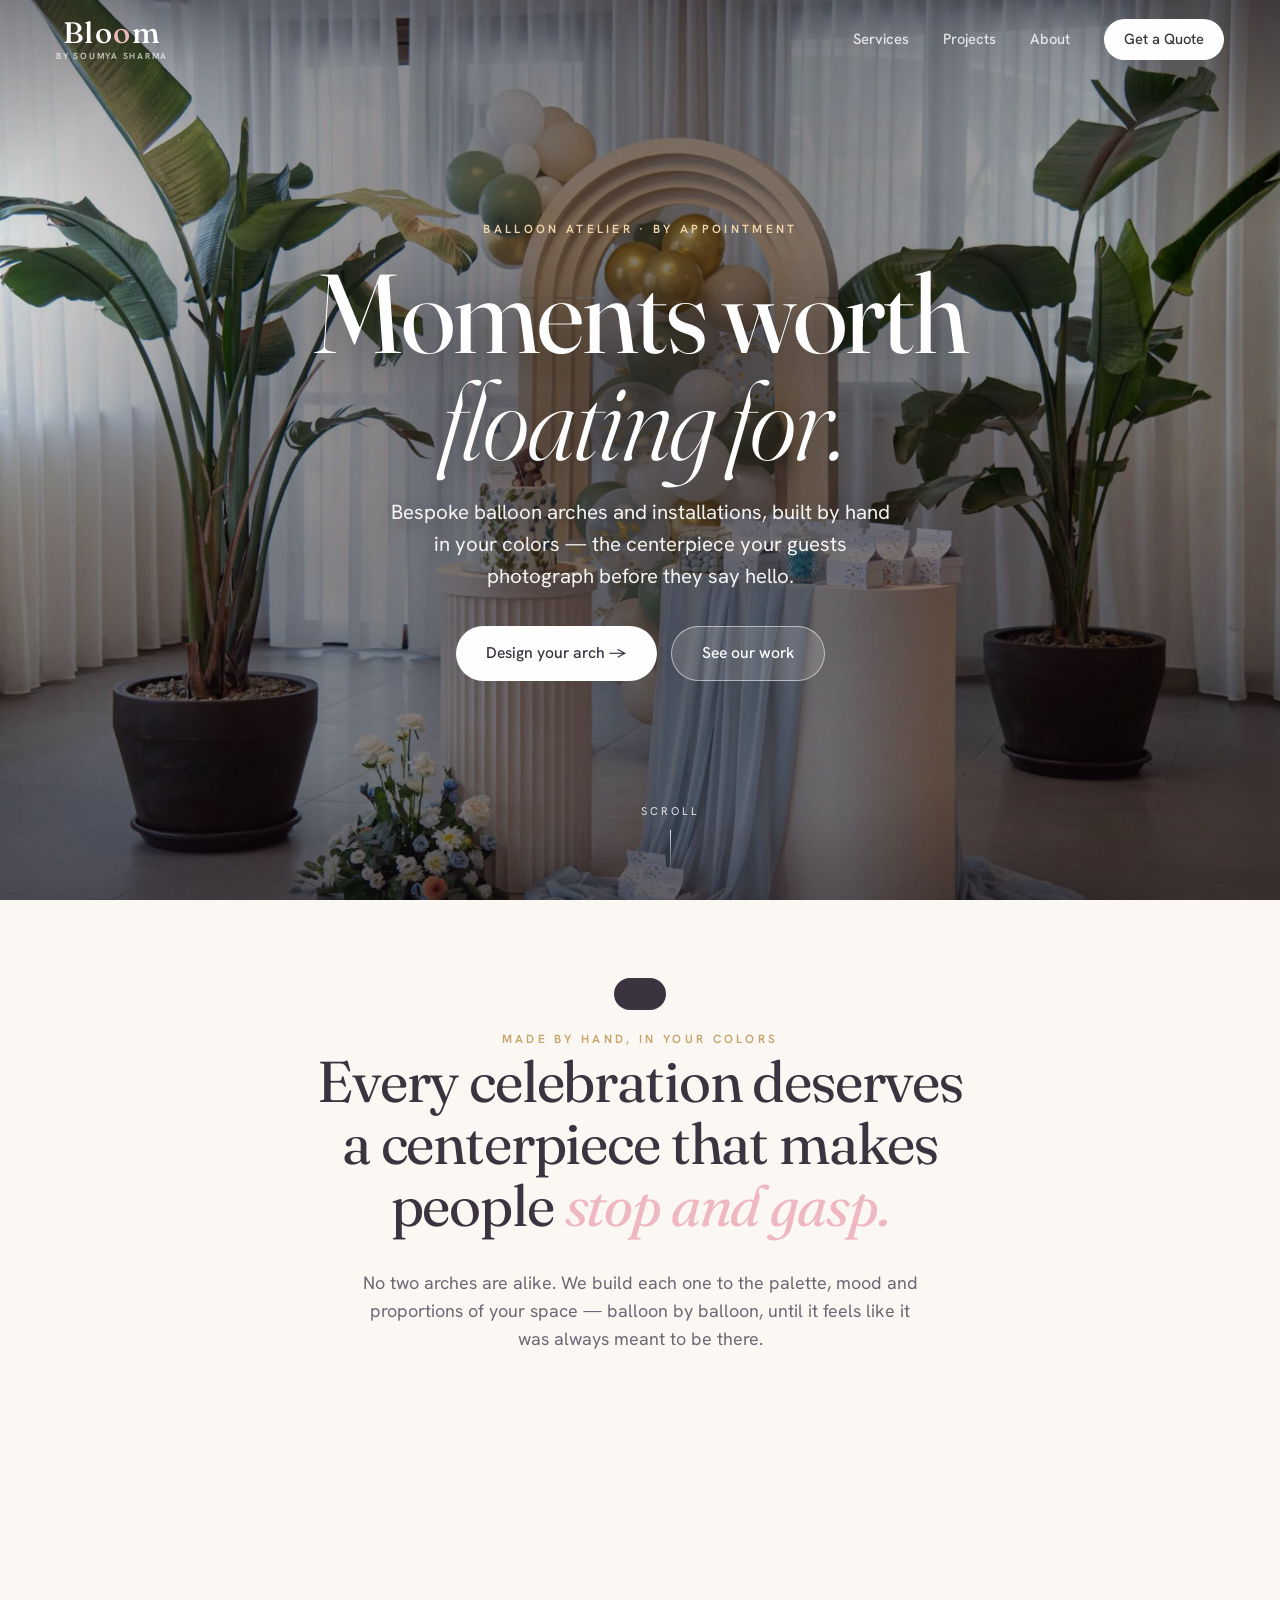
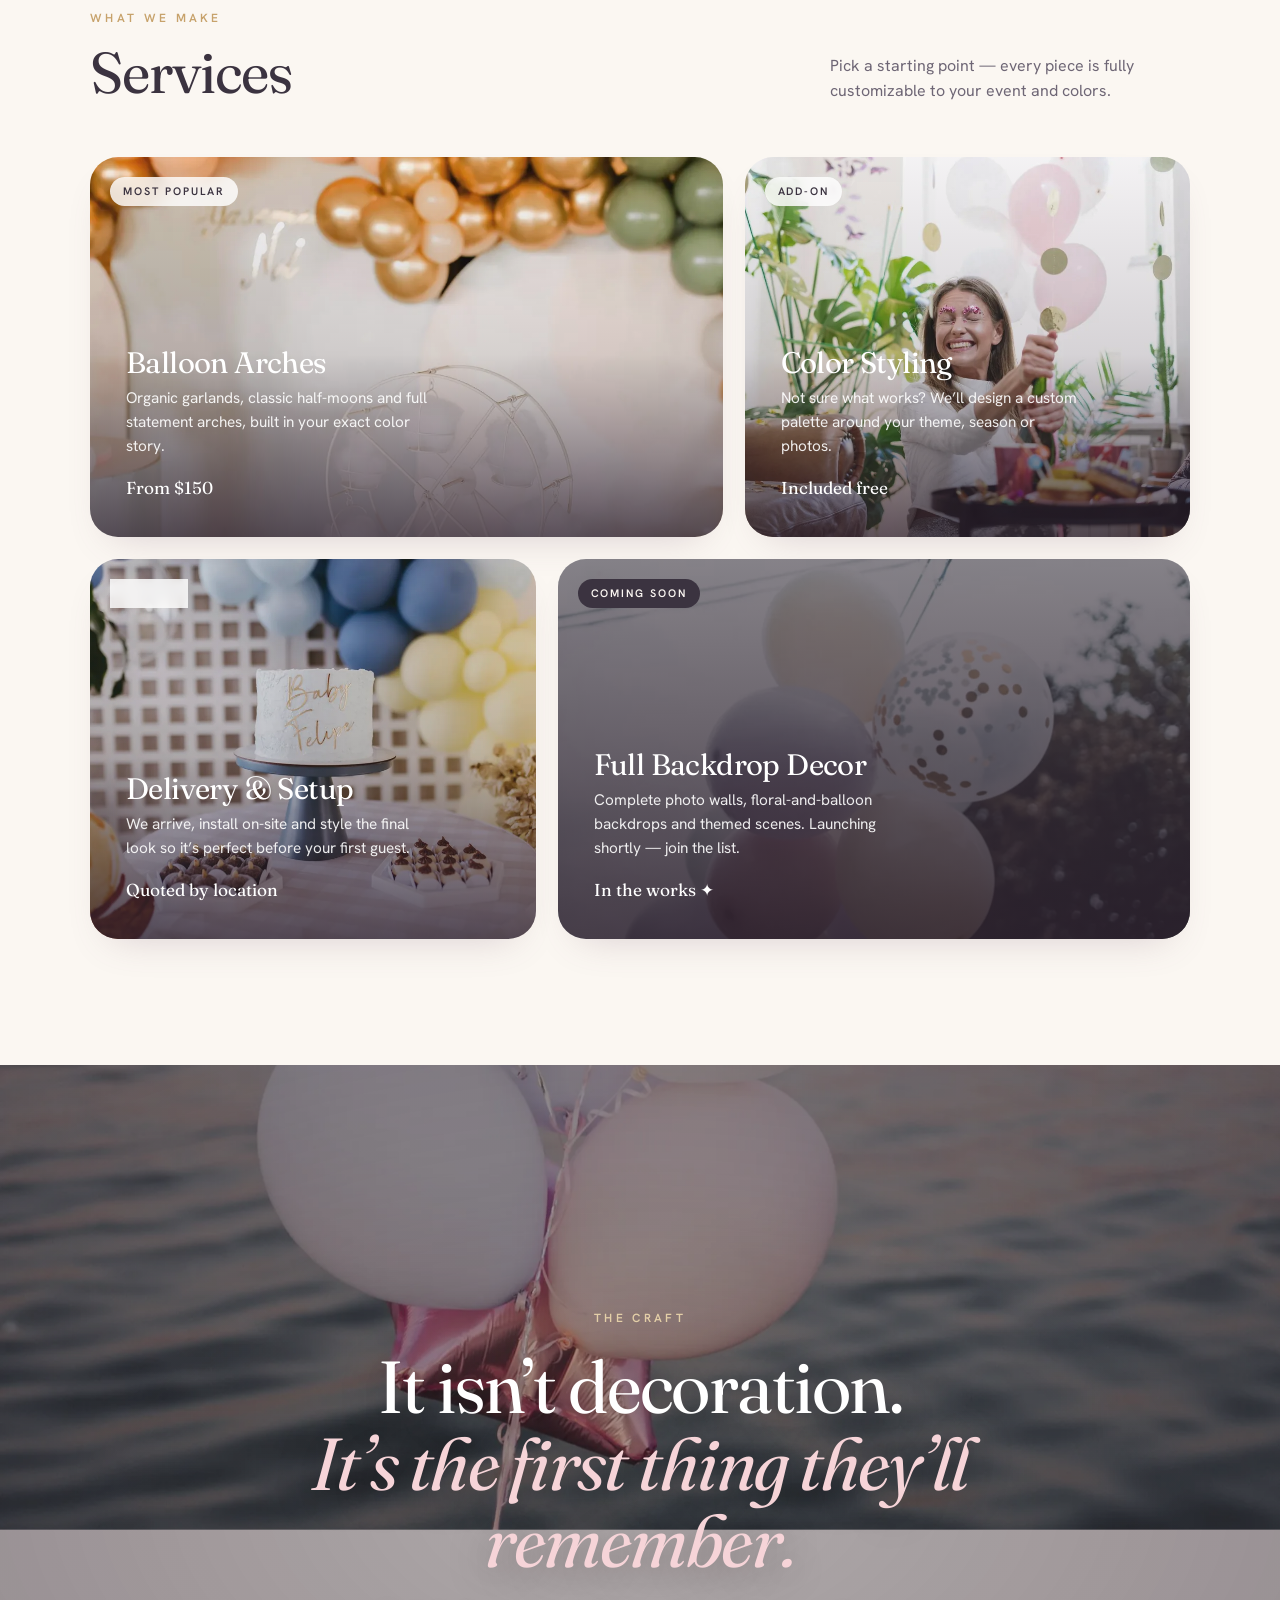
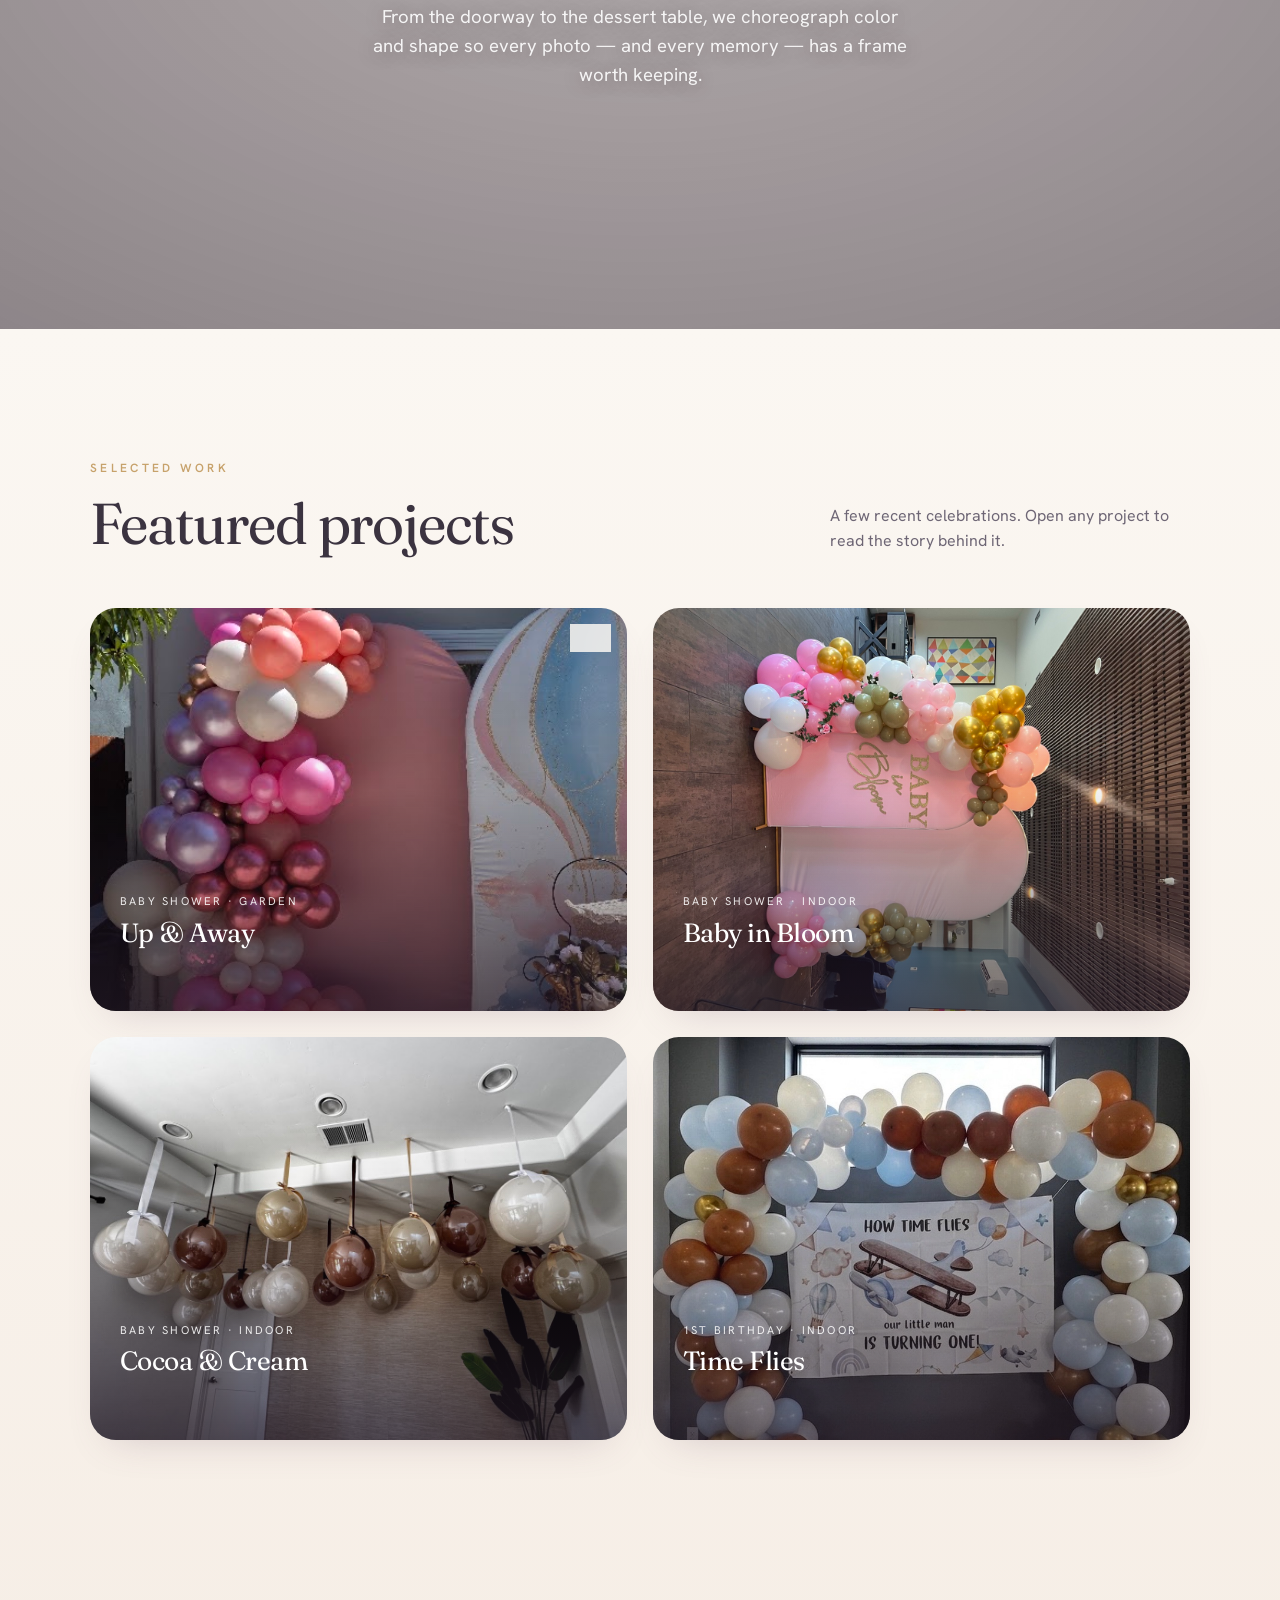
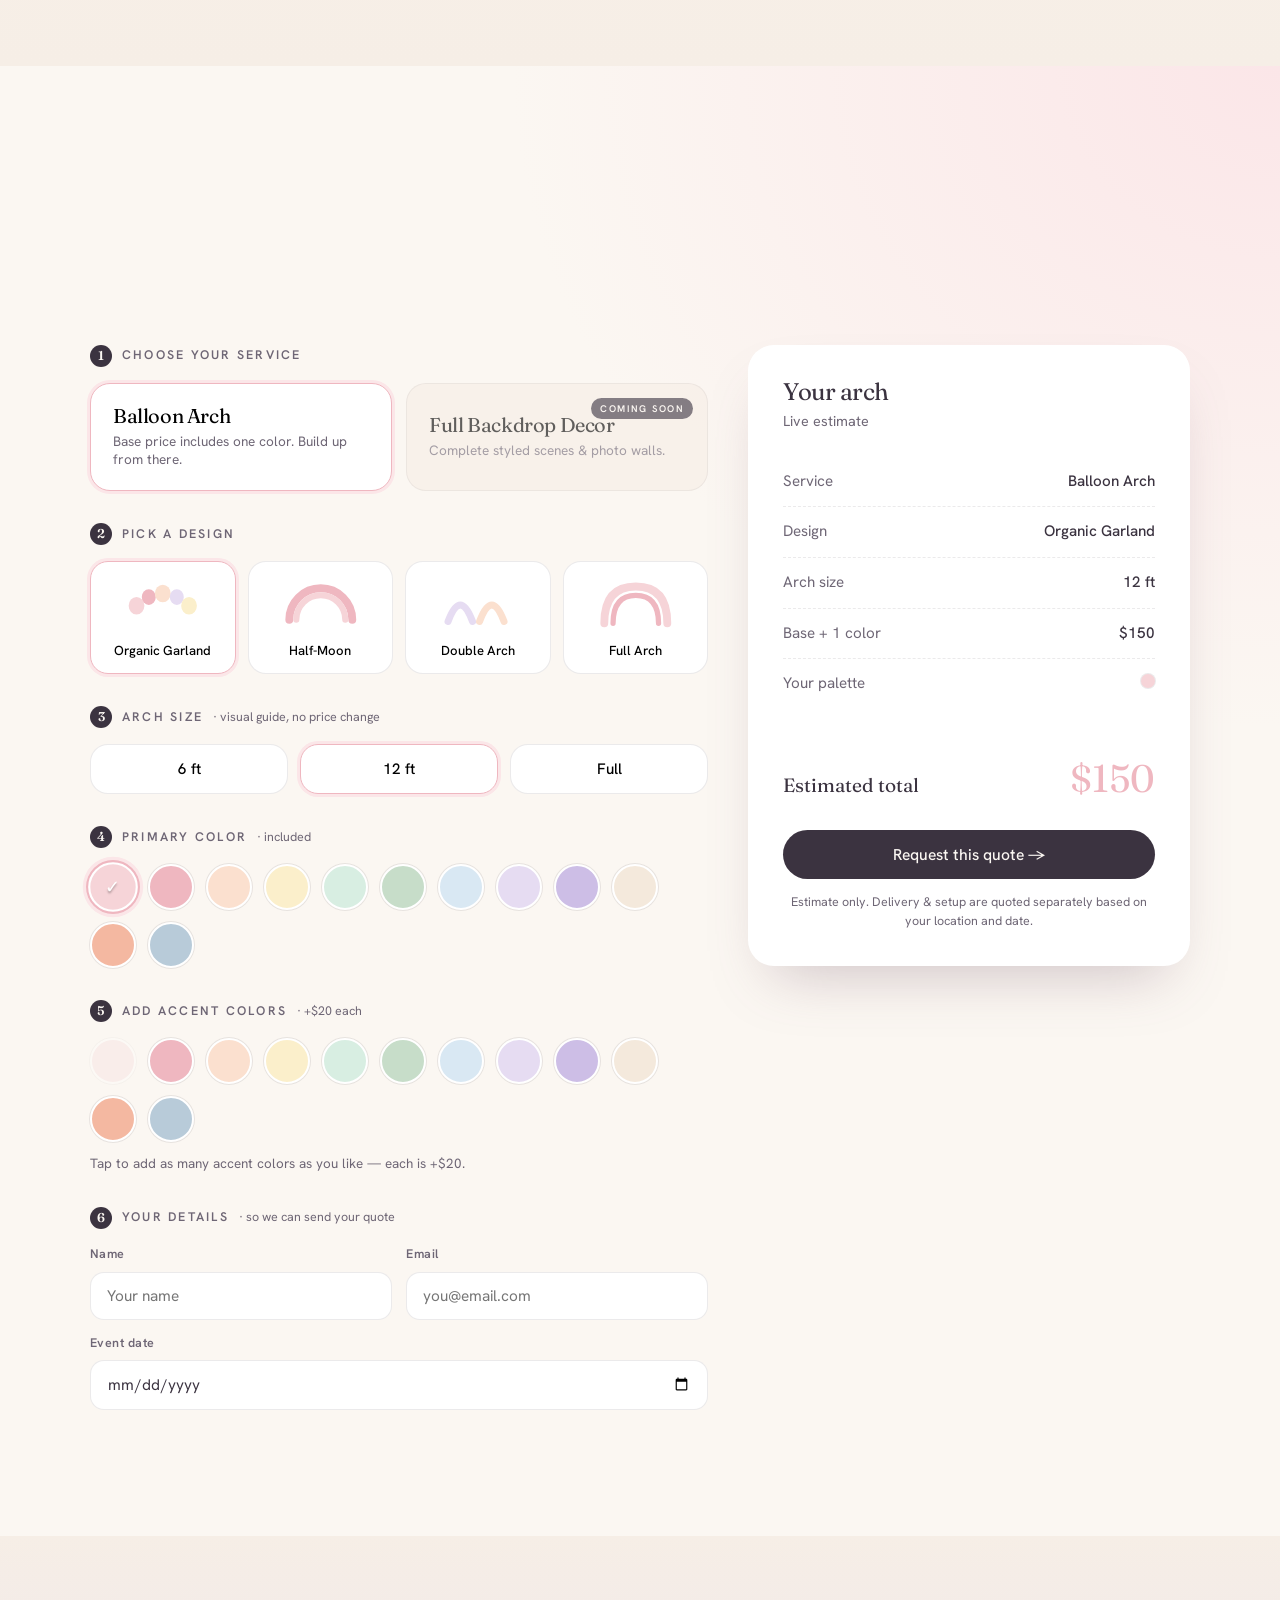
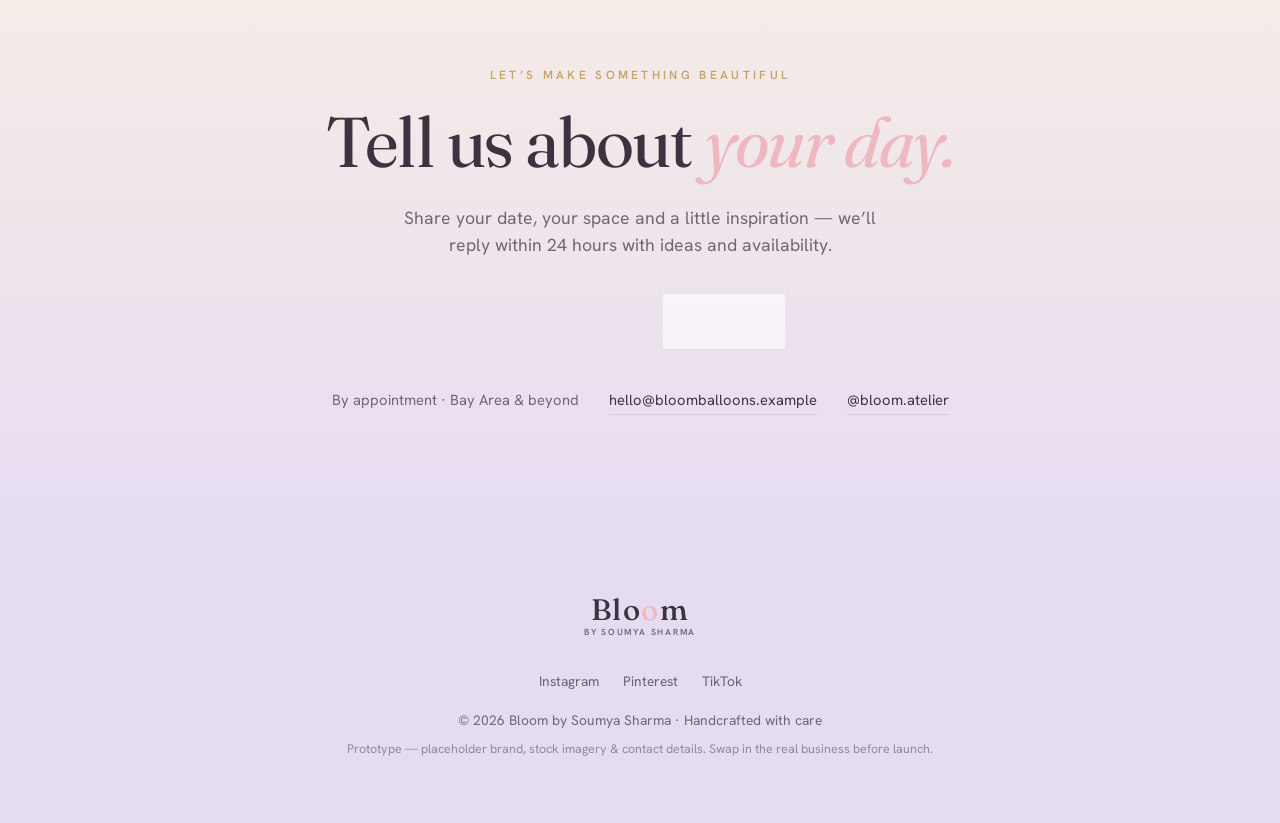
==== commit bfd6d5f0: "Replace mock projects with 6 real Bloom events + photo carousel Swap the six placeholder case studie" ====
--- a/index.html
+++ b/index.html
@@ -14,7 +14,7 @@
 <link rel="preconnect" href="https://fonts.gstatic.com" crossorigin>
 <link href="https://fonts.googleapis.com/css2?family=Fraunces:ital,opsz,wght@0,9..144,300..600;1,9..144,300..400&family=Hanken+Grotesk:wght@300;400;500;600&display=swap" rel="stylesheet">
 <link rel="preload" as="image" href="assets/img/hero/scene.webp" type="image/webp" fetchpriority="high">
-<link rel="stylesheet" href="css/styles.css?v=4">
+<link rel="stylesheet" href="css/styles.css?v=5">
 </head>
 <body>
 
@@ -137,21 +137,22 @@
       <p class="reveal d2">A few recent celebrations. Open any project to read the story behind it.</p>
     </div>
     <div class="proj-grid">
-      <a class="proj reveal" href="projects.html#peaches">
-        <div class="proj-img"><picture><source type="image/webp" srcset="assets/img/projects/peaches.webp"><img src="assets/img/projects/peaches.jpg" alt="Peaches & Cream — garden baby shower" loading="lazy" decoding="async"></picture></div>
-        <div class="proj-overlay"><span class="k">Baby Shower · Garden</span><h3>Peaches &amp; Cream</h3><span class="open">View case study →</span></div>
+      <a class="proj reveal" href="projects.html#up-away">
+        <div class="proj-img"><img src="assets/img/projects/up-away-1.jpg" alt="Up & Away — pink hot-air-balloon baby shower" loading="lazy" decoding="async"></div>
+        <span class="proj-multi" aria-hidden="true">⧉ 2</span>
+        <div class="proj-overlay"><span class="k">Baby Shower · Garden</span><h3>Up &amp; Away</h3><span class="open">View case study →</span></div>
       </a>
-      <a class="proj reveal d1" href="projects.html#lavender">
-        <div class="proj-img"><picture><source type="image/webp" srcset="assets/img/projects/lavender.webp"><img src="assets/img/projects/lavender.jpg" alt="Lavender Dream — first birthday" loading="lazy" decoding="async"></picture></div>
-        <div class="proj-overlay"><span class="k">1st Birthday · Indoor</span><h3>Lavender Dream</h3><span class="open">View case study →</span></div>
+      <a class="proj reveal d1" href="projects.html#baby-bloom">
+        <div class="proj-img"><img src="assets/img/projects/baby-bloom.jpg" alt="Baby in Bloom — pink and gold baby shower" loading="lazy" decoding="async"></div>
+        <div class="proj-overlay"><span class="k">Baby Shower · Indoor</span><h3>Baby in Bloom</h3><span class="open">View case study →</span></div>
       </a>
-      <a class="proj reveal" href="projects.html#blush">
-        <div class="proj-img"><picture><source type="image/webp" srcset="assets/img/projects/blush.webp"><img src="assets/img/projects/blush.jpg" alt="Blush Ceremony — garden wedding" loading="lazy" decoding="async"></picture></div>
-        <div class="proj-overlay"><span class="k">Wedding · Garden</span><h3>Blush Ceremony</h3><span class="open">View case study →</span></div>
+      <a class="proj reveal" href="projects.html#cocoa-cream">
+        <div class="proj-img"><img src="assets/img/projects/cocoa-cream.jpg" alt="Cocoa & Cream — neutral teddy-bear baby shower" loading="lazy" decoding="async"></div>
+        <div class="proj-overlay"><span class="k">Baby Shower · Indoor</span><h3>Cocoa &amp; Cream</h3><span class="open">View case study →</span></div>
       </a>
-      <a class="proj reveal d1" href="projects.html#sky-sage">
-        <div class="proj-img"><picture><source type="image/webp" srcset="assets/img/projects/sky-sage.webp"><img src="assets/img/projects/sky-sage.jpg" alt="Sky & Sage — corporate launch" loading="lazy" decoding="async"></picture></div>
-        <div class="proj-overlay"><span class="k">Corporate · Launch</span><h3>Sky &amp; Sage</h3><span class="open">View case study →</span></div>
+      <a class="proj reveal d1" href="projects.html#time-flies">
+        <div class="proj-img"><img src="assets/img/projects/time-flies.jpg" alt="Time Flies — vintage aviator first birthday" loading="lazy" decoding="async"></div>
+        <div class="proj-overlay"><span class="k">1st Birthday · Indoor</span><h3>Time Flies</h3><span class="open">View case study →</span></div>
       </a>
     </div>
     <div style="text-align:center;margin-top:46px" class="reveal d2">
@@ -294,8 +295,8 @@
 
 <div class="toast" id="toast" role="status" aria-live="polite"></div>
 
-<script src="js/parallax.js?v=4" defer></script>
-<script src="js/reveal.js?v=4" defer></script>
-<script src="js/quote.js?v=4" defer></script>
+<script src="js/parallax.js?v=5" defer></script>
+<script src="js/reveal.js?v=5" defer></script>
+<script src="js/quote.js?v=5" defer></script>
 </body>
 </html>
--- a/css/styles.css
+++ b/css/styles.css
@@ -220,6 +220,28 @@
 .modal-stats .s small{color:var(--ink-soft);font-size:.82rem;letter-spacing:.05em}
 .modal-palette{display:flex;gap:8px;align-items:center;margin-bottom:26px}
 .modal-palette i{width:22px;height:22px;border-radius:50%;box-shadow:0 0 0 1px var(--line)}
+
+/* multi-photo badge on a project card */
+.proj-multi{position:absolute;top:16px;right:16px;z-index:3;font-size:.72rem;font-weight:600;letter-spacing:.03em;
+  background:rgba(251,247,242,.85);-webkit-backdrop-filter:blur(6px);backdrop-filter:blur(6px);color:var(--ink);
+  padding:5px 11px;border-radius:100px;box-shadow:var(--shadow-soft)}
+
+/* modal hero carousel (projects with 2+ photos) */
+.carousel{position:absolute;inset:0;overflow:hidden}
+.car-track{display:flex;height:100%;transition:transform .55s var(--ease)}
+.car-slide{min-width:100%;height:100%}
+.car-slide img{width:100%;height:100%;object-fit:cover}
+.car-arrow{position:absolute;top:50%;transform:translateY(-50%);z-index:3;width:42px;height:42px;border:none;border-radius:50%;
+  cursor:pointer;background:rgba(251,247,242,.82);color:var(--ink);font-size:1.4rem;line-height:1;
+  display:flex;align-items:center;justify-content:center;box-shadow:var(--shadow-soft);
+  -webkit-backdrop-filter:blur(6px);backdrop-filter:blur(6px);transition:background .3s,transform .3s}
+.car-arrow:hover{background:#fff;transform:translateY(-50%) scale(1.08)}
+.car-arrow.prev{left:16px}
+.car-arrow.next{right:16px}
+.car-dots{position:absolute;left:0;right:0;bottom:14px;z-index:3;display:flex;gap:8px;justify-content:center}
+.car-dot{width:8px;height:8px;padding:0;border:none;border-radius:50%;cursor:pointer;background:rgba(255,255,255,.55);
+  box-shadow:0 0 0 1px rgba(0,0,0,.12);transition:transform .3s,background .3s}
+.car-dot.on{background:#fff;transform:scale(1.35)}
 
 /* ---------- QUOTE BUILDER ---------- */
 .quote{background:radial-gradient(120% 90% at 100% 0%,var(--blush-soft) 0%,transparent 50%),var(--cream)}
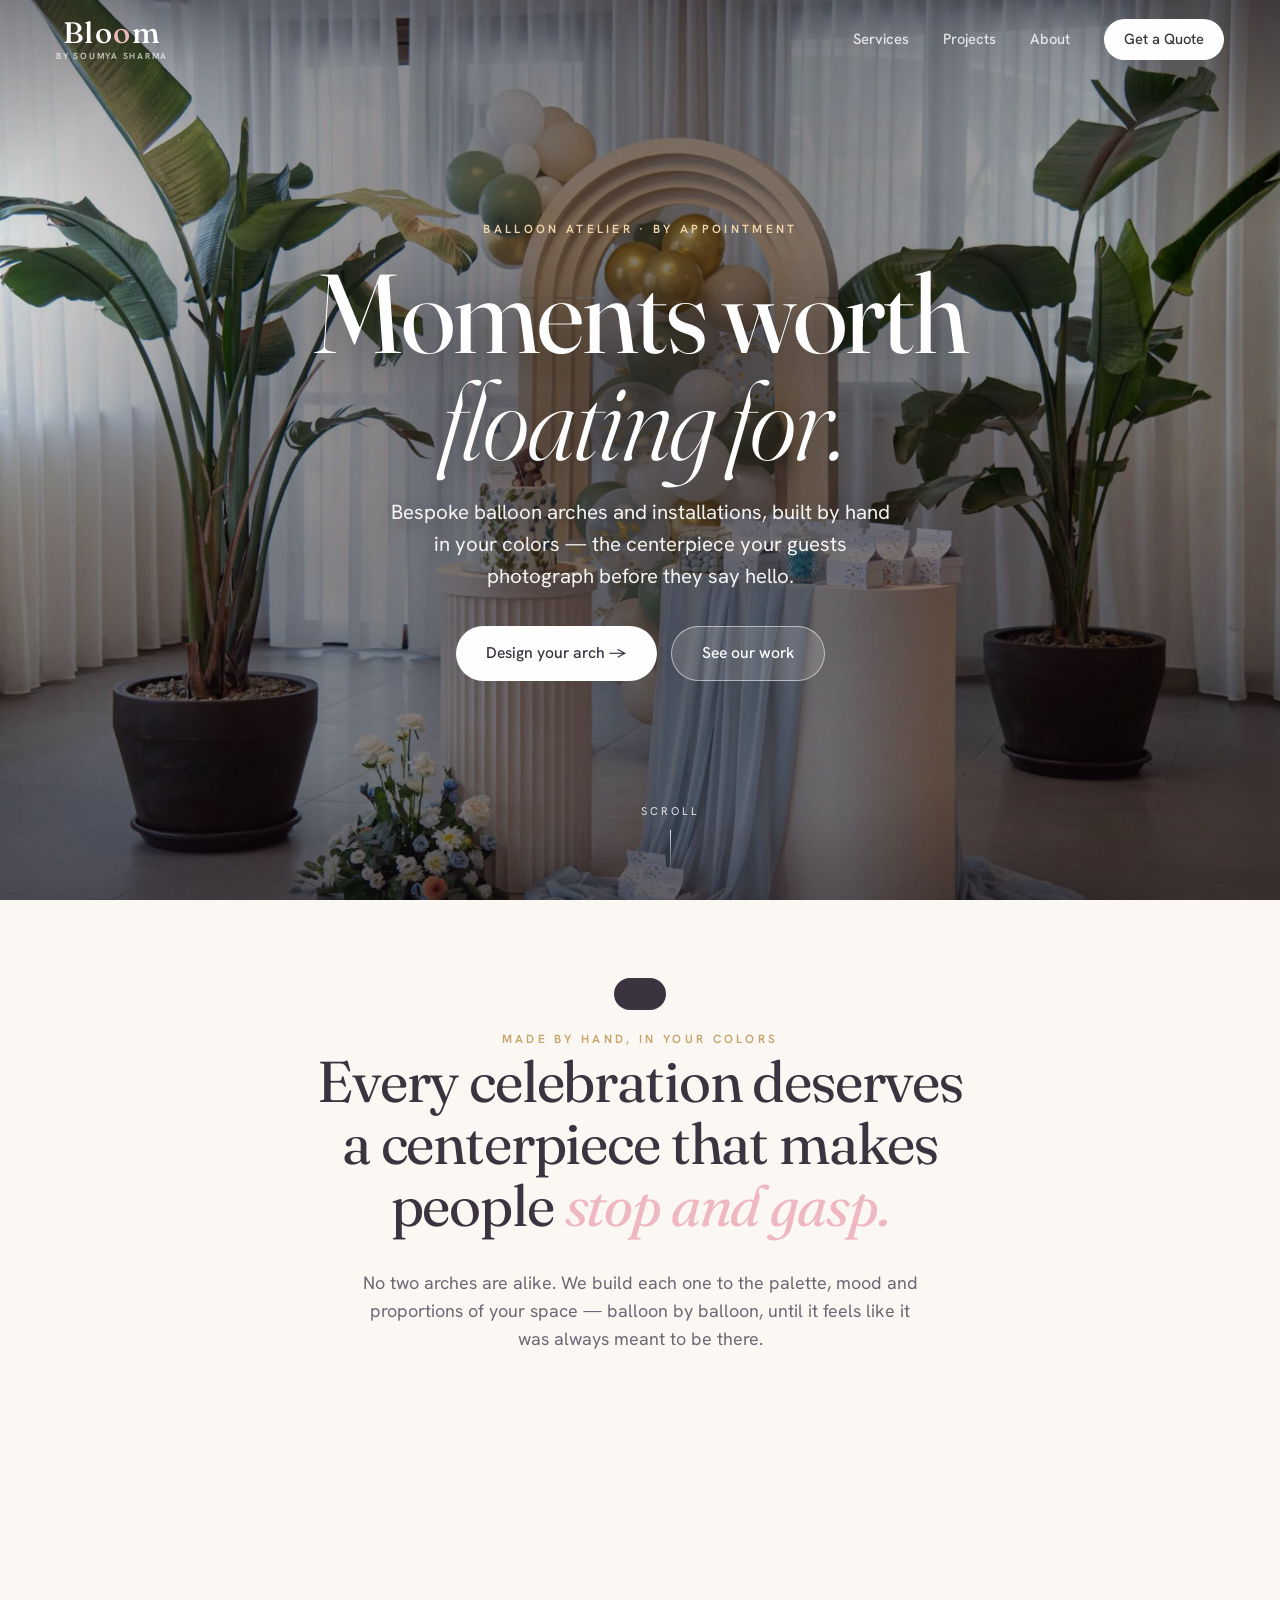
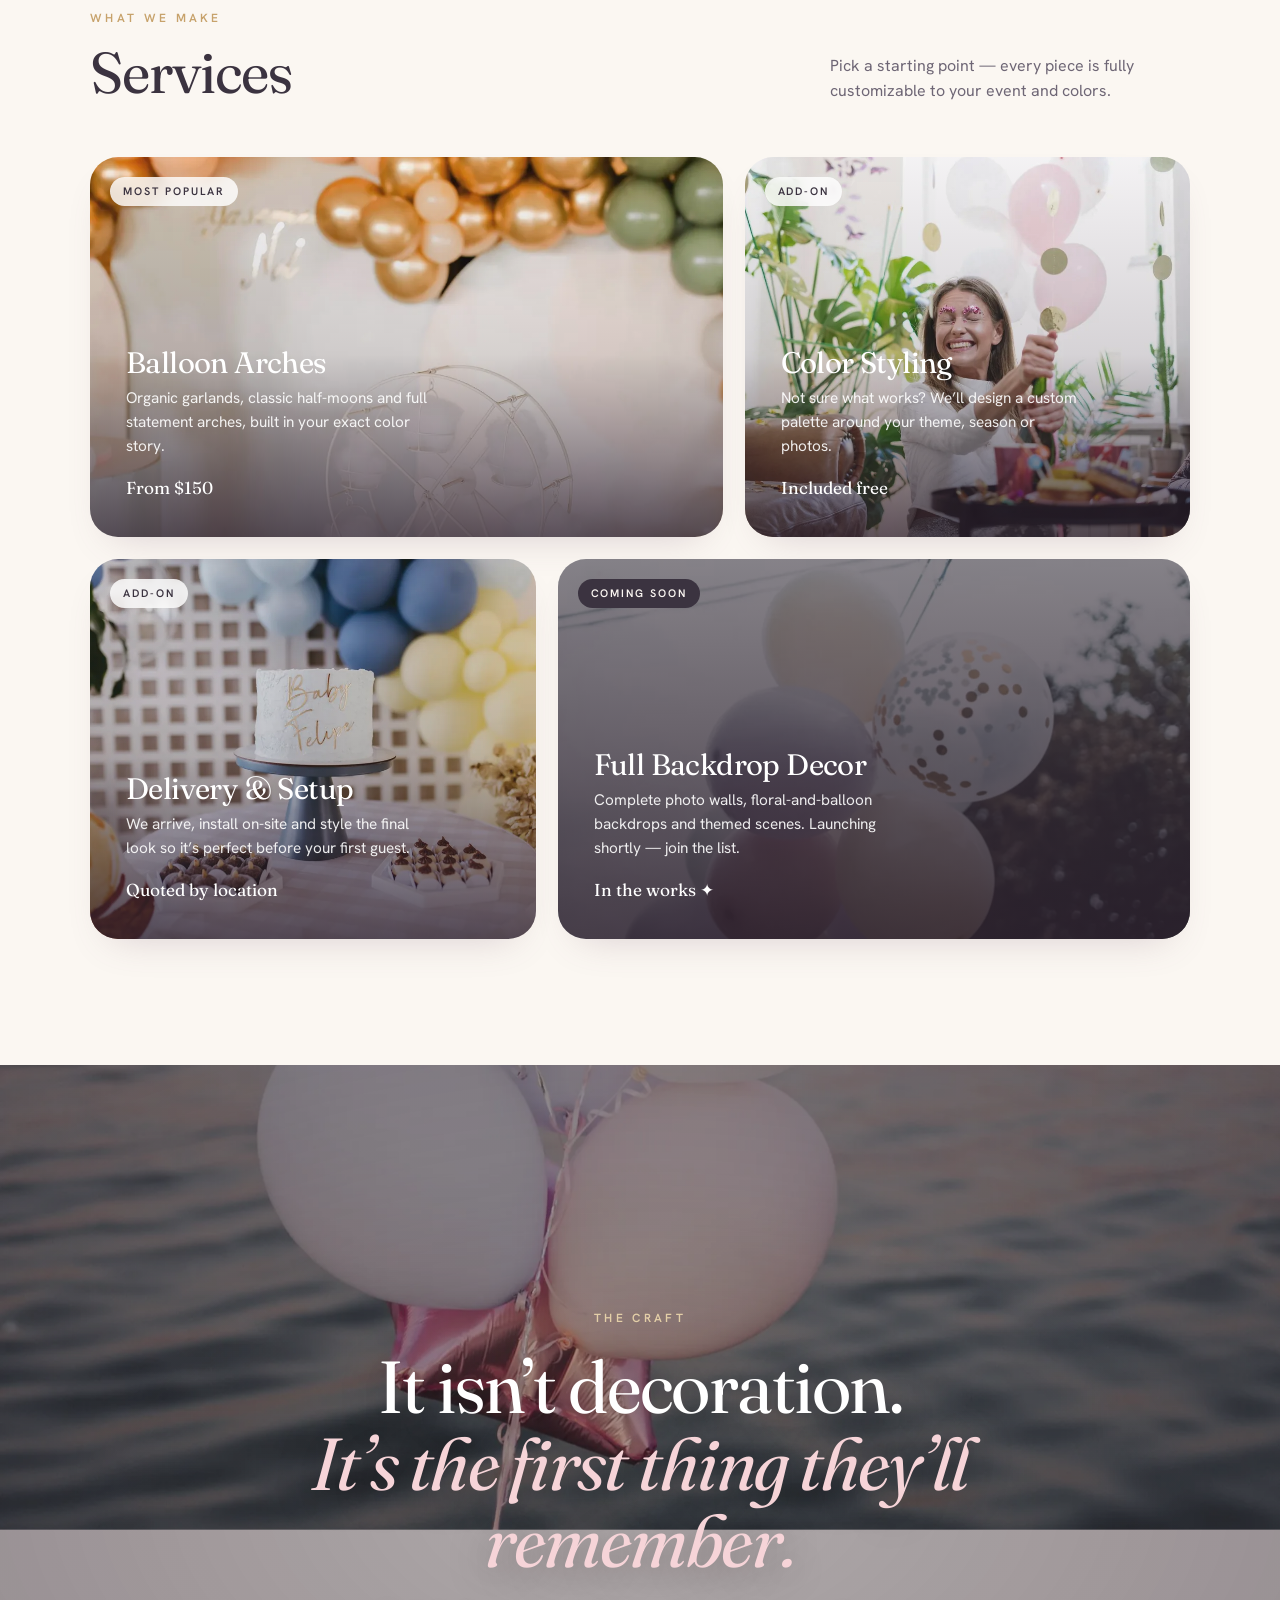
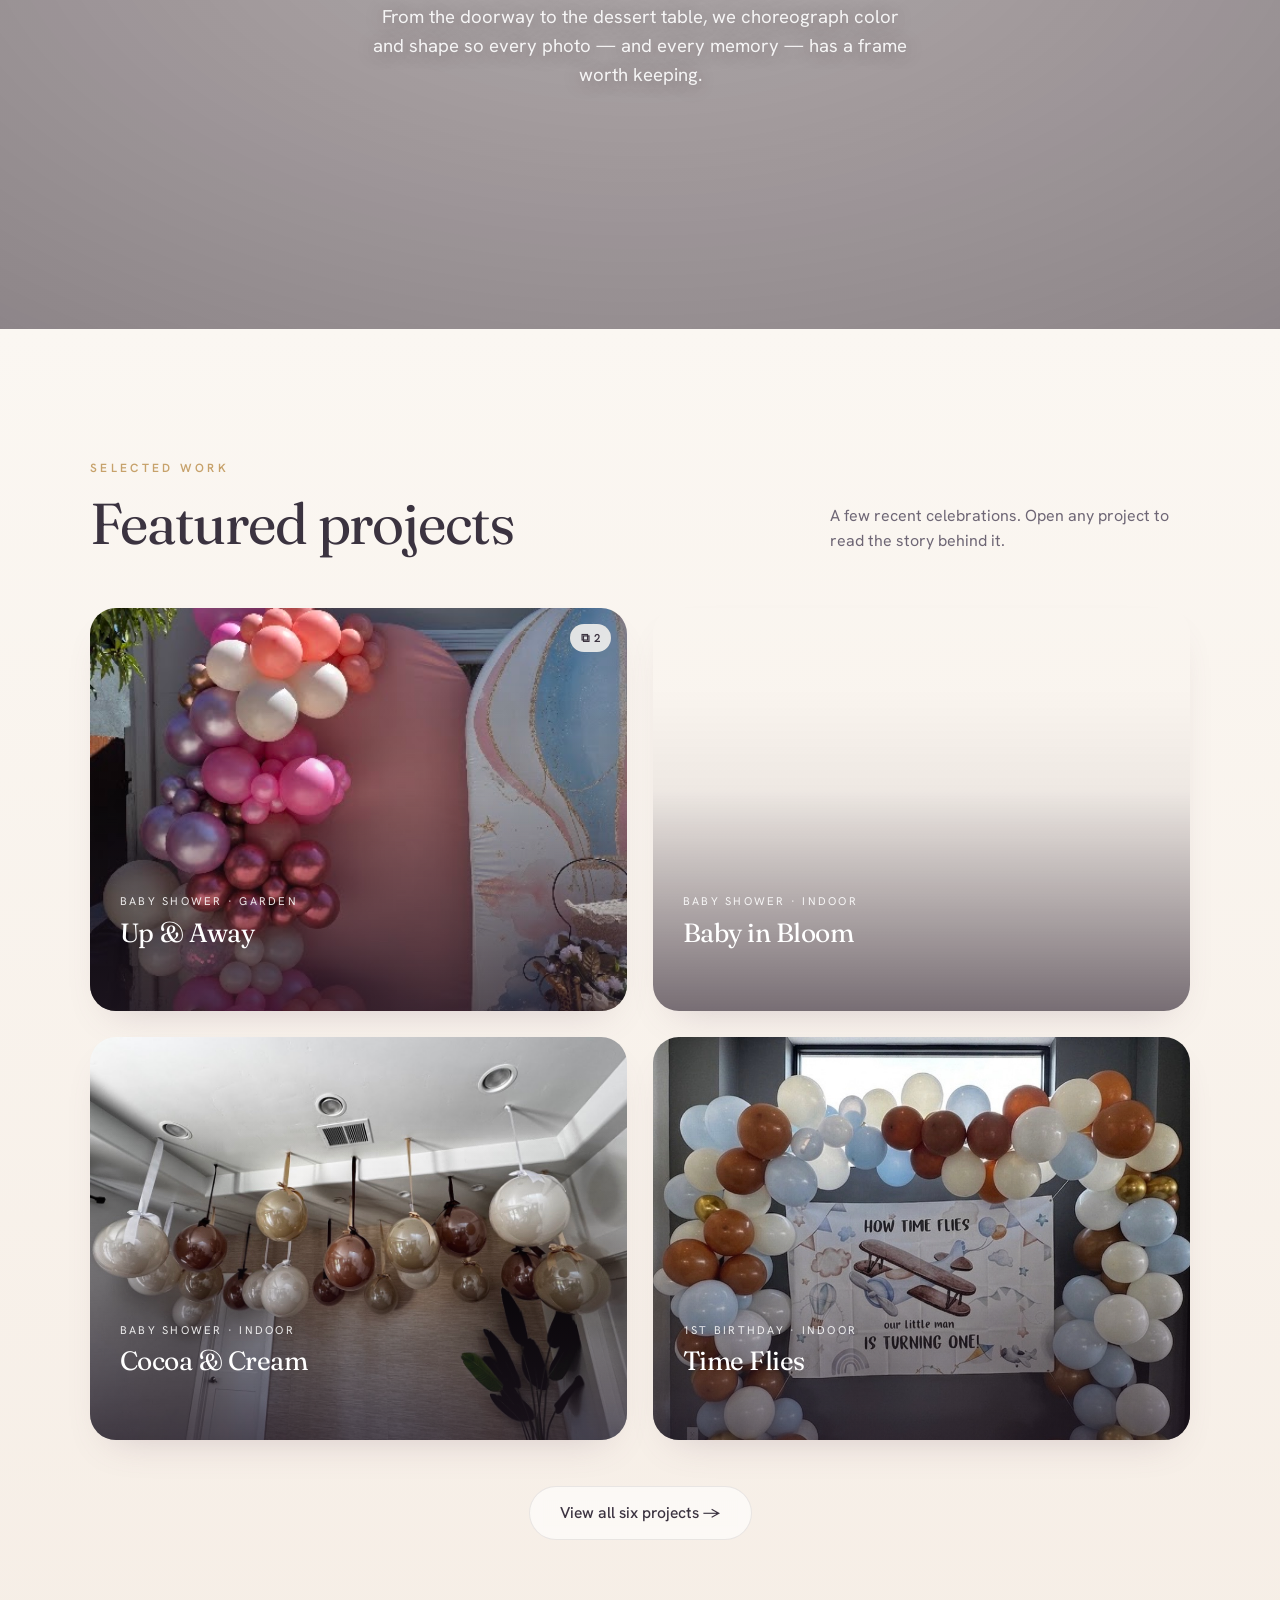
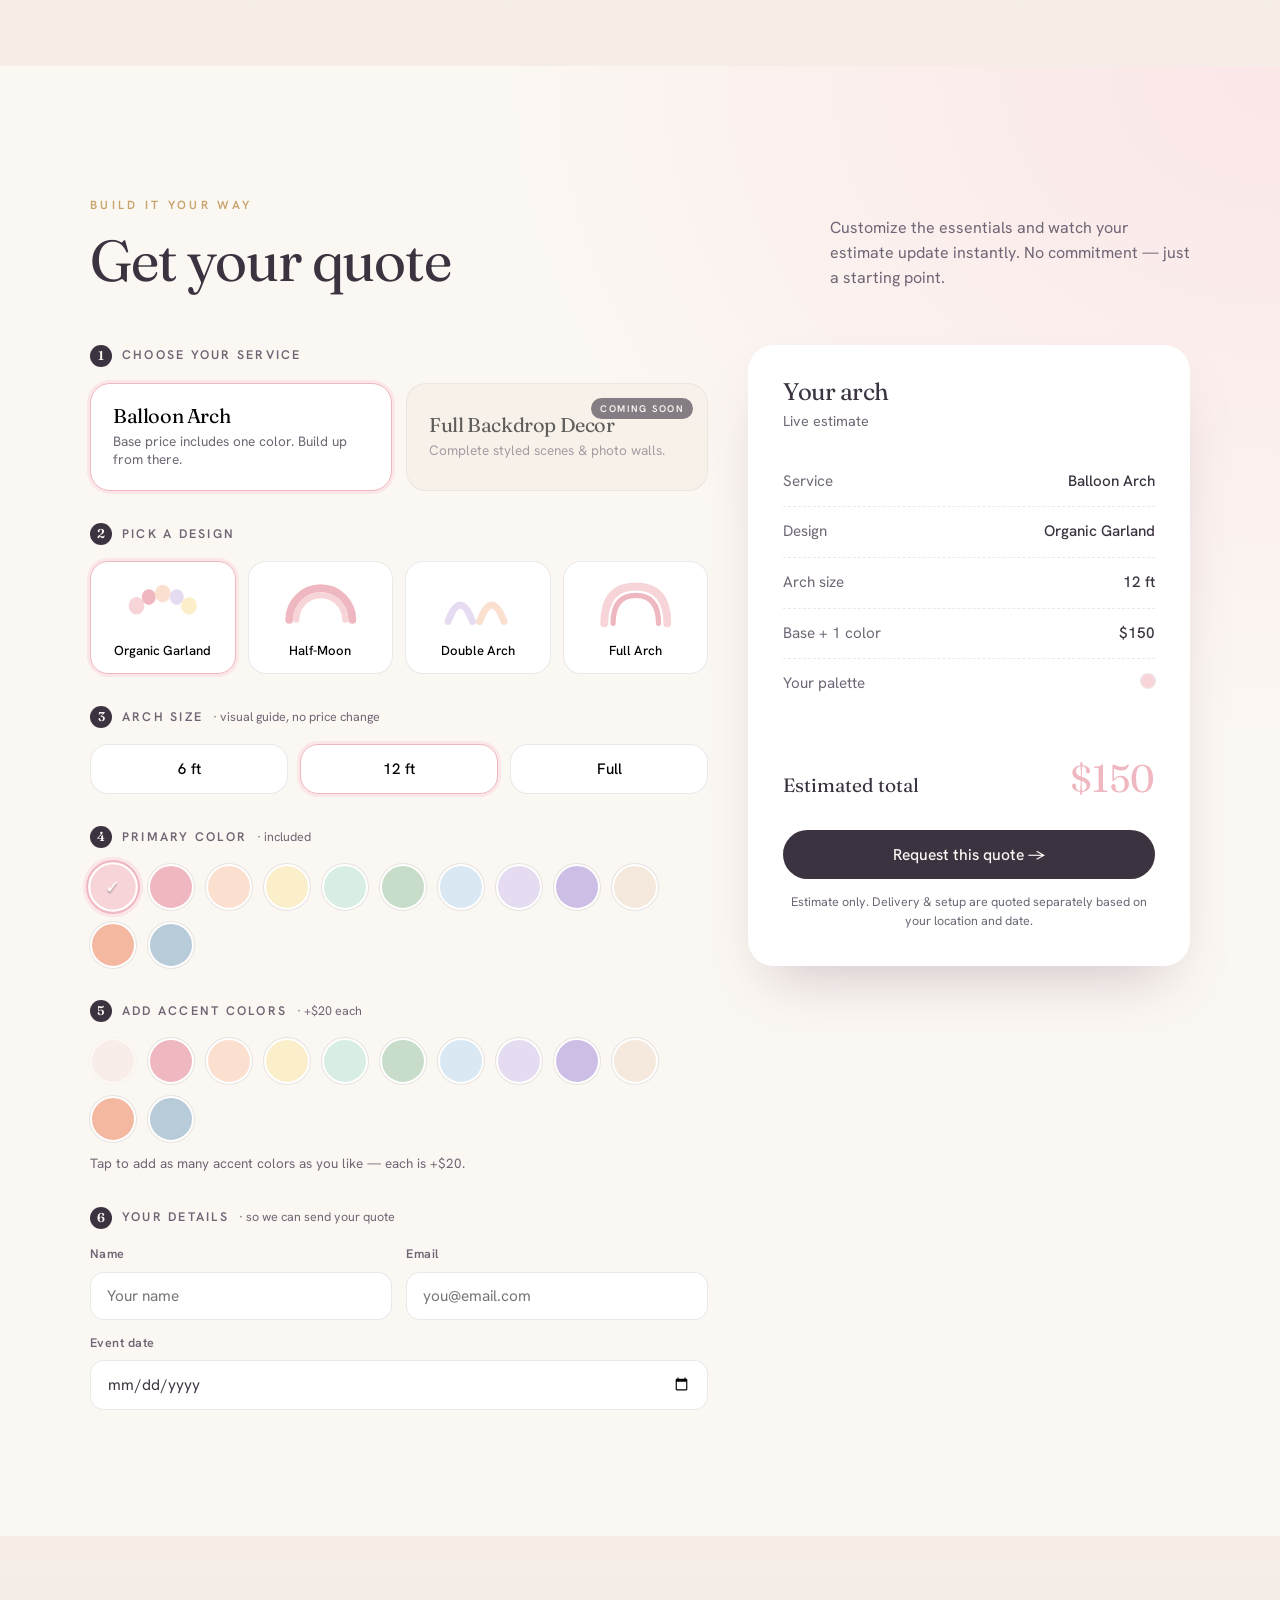
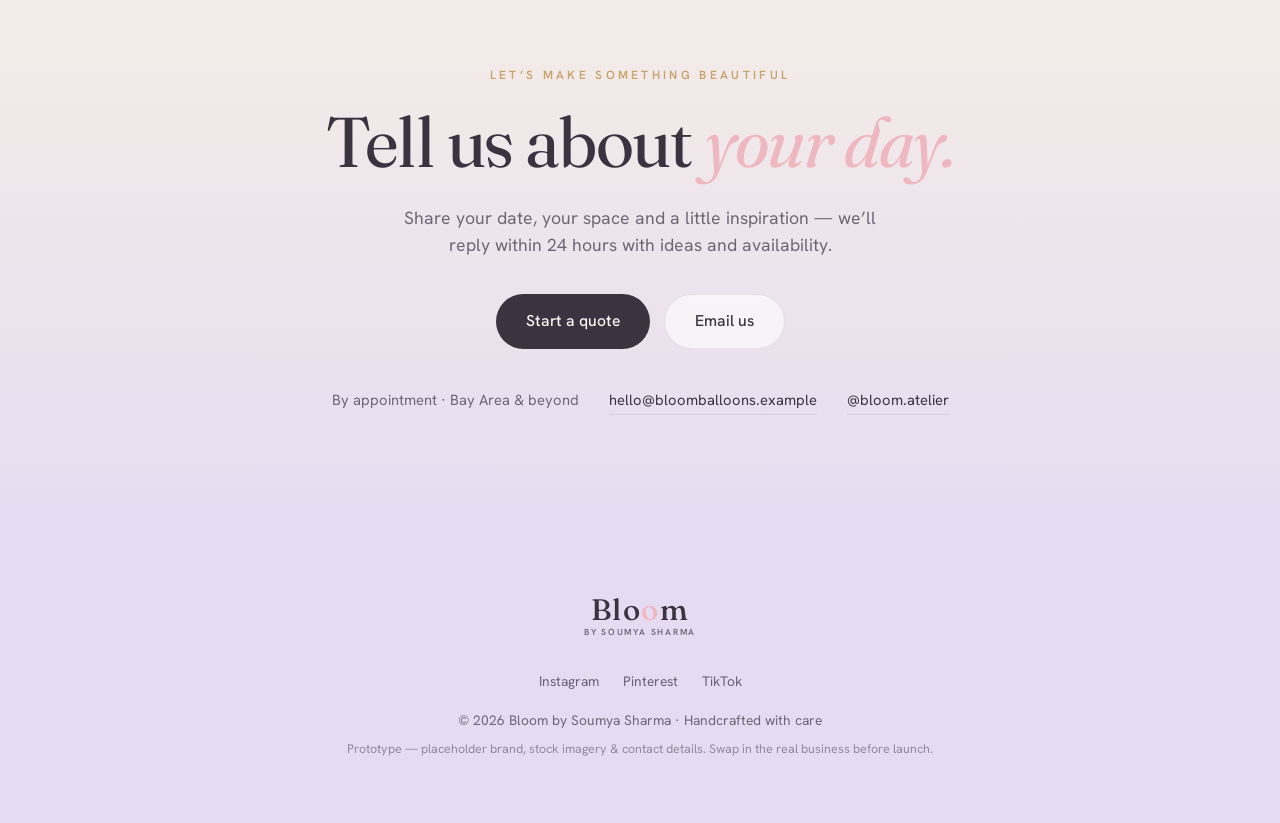
==== commit 74ba8068: "Popup: editorial split layout so event photos are never cropped The modal used a fixed-height cover " ====
--- a/index.html
+++ b/index.html
@@ -14,7 +14,7 @@
 <link rel="preconnect" href="https://fonts.gstatic.com" crossorigin>
 <link href="https://fonts.googleapis.com/css2?family=Fraunces:ital,opsz,wght@0,9..144,300..600;1,9..144,300..400&family=Hanken+Grotesk:wght@300;400;500;600&display=swap" rel="stylesheet">
 <link rel="preload" as="image" href="assets/img/hero/scene.webp" type="image/webp" fetchpriority="high">
-<link rel="stylesheet" href="css/styles.css?v=5">
+<link rel="stylesheet" href="css/styles.css?v=6">
 </head>
 <body>
 
@@ -295,8 +295,8 @@
 
 <div class="toast" id="toast" role="status" aria-live="polite"></div>
 
-<script src="js/parallax.js?v=5" defer></script>
-<script src="js/reveal.js?v=5" defer></script>
-<script src="js/quote.js?v=5" defer></script>
+<script src="js/parallax.js?v=6" defer></script>
+<script src="js/reveal.js?v=6" defer></script>
+<script src="js/quote.js?v=6" defer></script>
 </body>
 </html>
--- a/css/styles.css
+++ b/css/styles.css
@@ -203,15 +203,25 @@
 .modal-bg{position:fixed;inset:0;background:rgba(40,28,42,.5);backdrop-filter:blur(8px);z-index:200;
   display:flex;align-items:center;justify-content:center;padding:24px;opacity:0;pointer-events:none;transition:opacity .4s}
 .modal-bg.open{opacity:1;pointer-events:auto}
-.modal{background:var(--cream);border-radius:30px;max-width:880px;width:100%;max-height:90vh;overflow:hidden;
+.modal{position:relative;background:var(--cream);border-radius:30px;max-width:980px;width:100%;max-height:90vh;overflow:hidden;
   transform:translateY(30px) scale(.98);transition:transform .5s var(--ease);box-shadow:var(--shadow)}
 .modal-bg.open .modal{transform:none}
-.modal-scroll{max-height:90vh;overflow-y:auto}
-.modal-hero{height:320px;position:relative;overflow:hidden}
-.modal-hero img{width:100%;height:100%;object-fit:cover}
-.modal-close{position:absolute;top:18px;right:18px;background:rgba(255,255,255,.88);border:none;width:42px;height:42px;
-  border-radius:50%;cursor:pointer;font-size:1.1rem;z-index:3;display:flex;align-items:center;justify-content:center;box-shadow:var(--shadow-soft)}
-.modal-body{padding:38px clamp(28px,5vw,52px) 48px}
+/* editorial split — a photo column (left) beside the scrolling story column (right) */
+.modal-scroll{display:flex;align-items:stretch;max-height:90vh;min-height:min(540px,84vh)}
+.modal-hero{position:relative;overflow:hidden;flex:0 0 47%;background:#ece4dc}
+.modal-body{flex:1 1 53%;overflow-y:auto;max-height:90vh;padding:clamp(32px,4vw,46px) clamp(28px,4vw,46px) 44px}
+.modal-close{position:absolute;top:18px;right:18px;background:rgba(255,255,255,.9);border:none;width:42px;height:42px;
+  border-radius:50%;cursor:pointer;font-size:1.1rem;z-index:6;display:flex;align-items:center;justify-content:center;
+  box-shadow:var(--shadow-soft);transition:background .3s,transform .3s}
+.modal-close:hover{background:#fff;transform:scale(1.06)}
+
+/* whole, uncropped photo floated over a soft blurred copy of itself */
+.ph{position:absolute;inset:0}
+.ph-blur{position:absolute;inset:0;background-size:cover;background-position:center;
+  filter:blur(28px) saturate(1.15);transform:scale(1.2);opacity:.5}
+.ph::after{content:"";position:absolute;inset:0;background:linear-gradient(180deg,rgba(40,28,42,.06),rgba(40,28,42,.16))}
+.ph-img{position:absolute;inset:0;z-index:1;width:100%;height:100%;object-fit:contain;
+  filter:drop-shadow(0 14px 32px rgba(40,28,42,.3))}
 .modal-body .eyebrow{display:block;margin-bottom:14px}
 .modal-body h2{font-size:clamp(2rem,4vw,3rem);margin-bottom:18px}
 .modal-body p{color:var(--ink-soft);font-size:1.05rem;margin-bottom:16px}
@@ -226,12 +236,11 @@
   background:rgba(251,247,242,.85);-webkit-backdrop-filter:blur(6px);backdrop-filter:blur(6px);color:var(--ink);
   padding:5px 11px;border-radius:100px;box-shadow:var(--shadow-soft)}
 
-/* modal hero carousel (projects with 2+ photos) */
+/* modal photo carousel (projects with 2+ photos) */
 .carousel{position:absolute;inset:0;overflow:hidden}
 .car-track{display:flex;height:100%;transition:transform .55s var(--ease)}
-.car-slide{min-width:100%;height:100%}
-.car-slide img{width:100%;height:100%;object-fit:cover}
-.car-arrow{position:absolute;top:50%;transform:translateY(-50%);z-index:3;width:42px;height:42px;border:none;border-radius:50%;
+.car-slide{min-width:100%;height:100%;position:relative}
+.car-arrow{position:absolute;top:50%;transform:translateY(-50%);z-index:4;width:42px;height:42px;border:none;border-radius:50%;
   cursor:pointer;background:rgba(251,247,242,.82);color:var(--ink);font-size:1.4rem;line-height:1;
   display:flex;align-items:center;justify-content:center;box-shadow:var(--shadow-soft);
   -webkit-backdrop-filter:blur(6px);backdrop-filter:blur(6px);transition:background .3s,transform .3s}
@@ -242,6 +251,13 @@
 .car-dot{width:8px;height:8px;padding:0;border:none;border-radius:50%;cursor:pointer;background:rgba(255,255,255,.55);
   box-shadow:0 0 0 1px rgba(0,0,0,.12);transition:transform .3s,background .3s}
 .car-dot.on{background:#fff;transform:scale(1.35)}
+
+/* modal stacks to photo-over-story on phones */
+@media(max-width:760px){
+  .modal-scroll{flex-direction:column;min-height:0;overflow-y:auto}
+  .modal-hero{flex:none;height:44vh;max-height:360px}
+  .modal-body{flex:none;max-height:none;overflow:visible}
+}
 
 /* ---------- QUOTE BUILDER ---------- */
 .quote{background:radial-gradient(120% 90% at 100% 0%,var(--blush-soft) 0%,transparent 50%),var(--cream)}
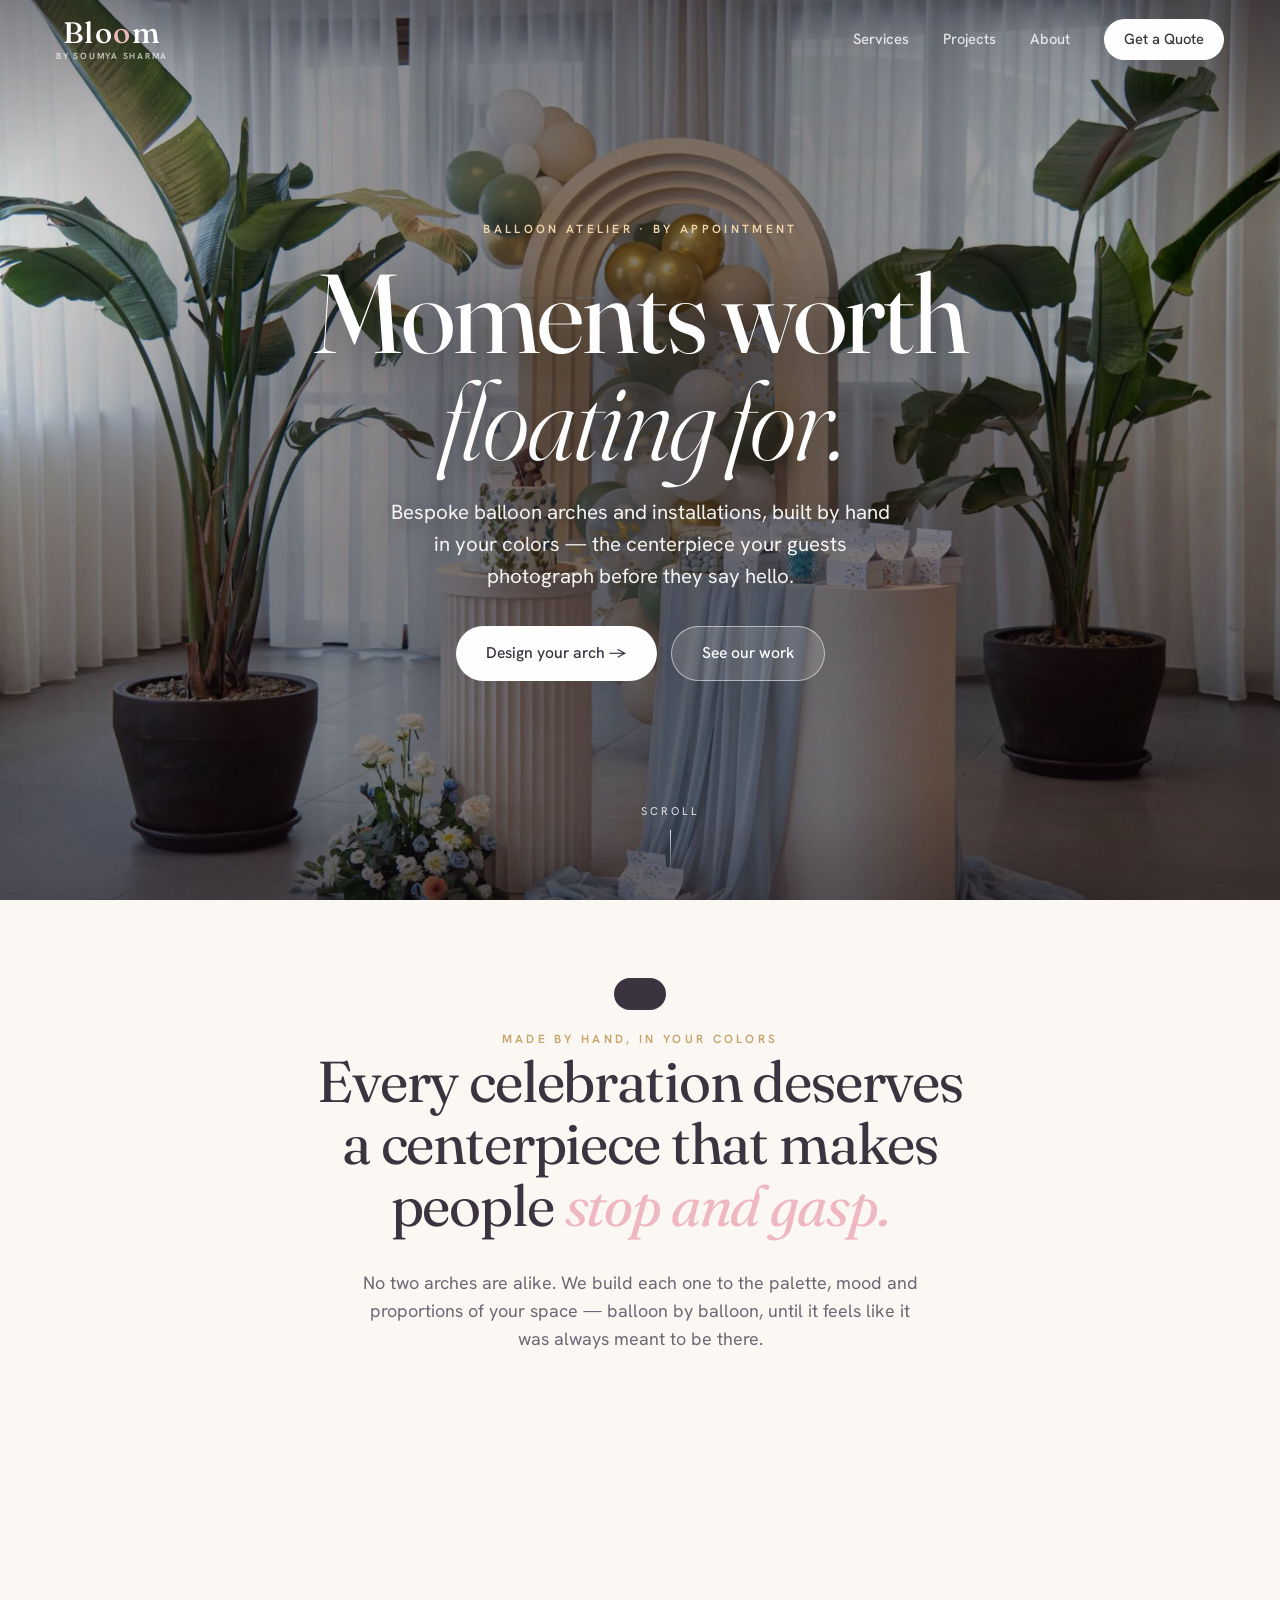
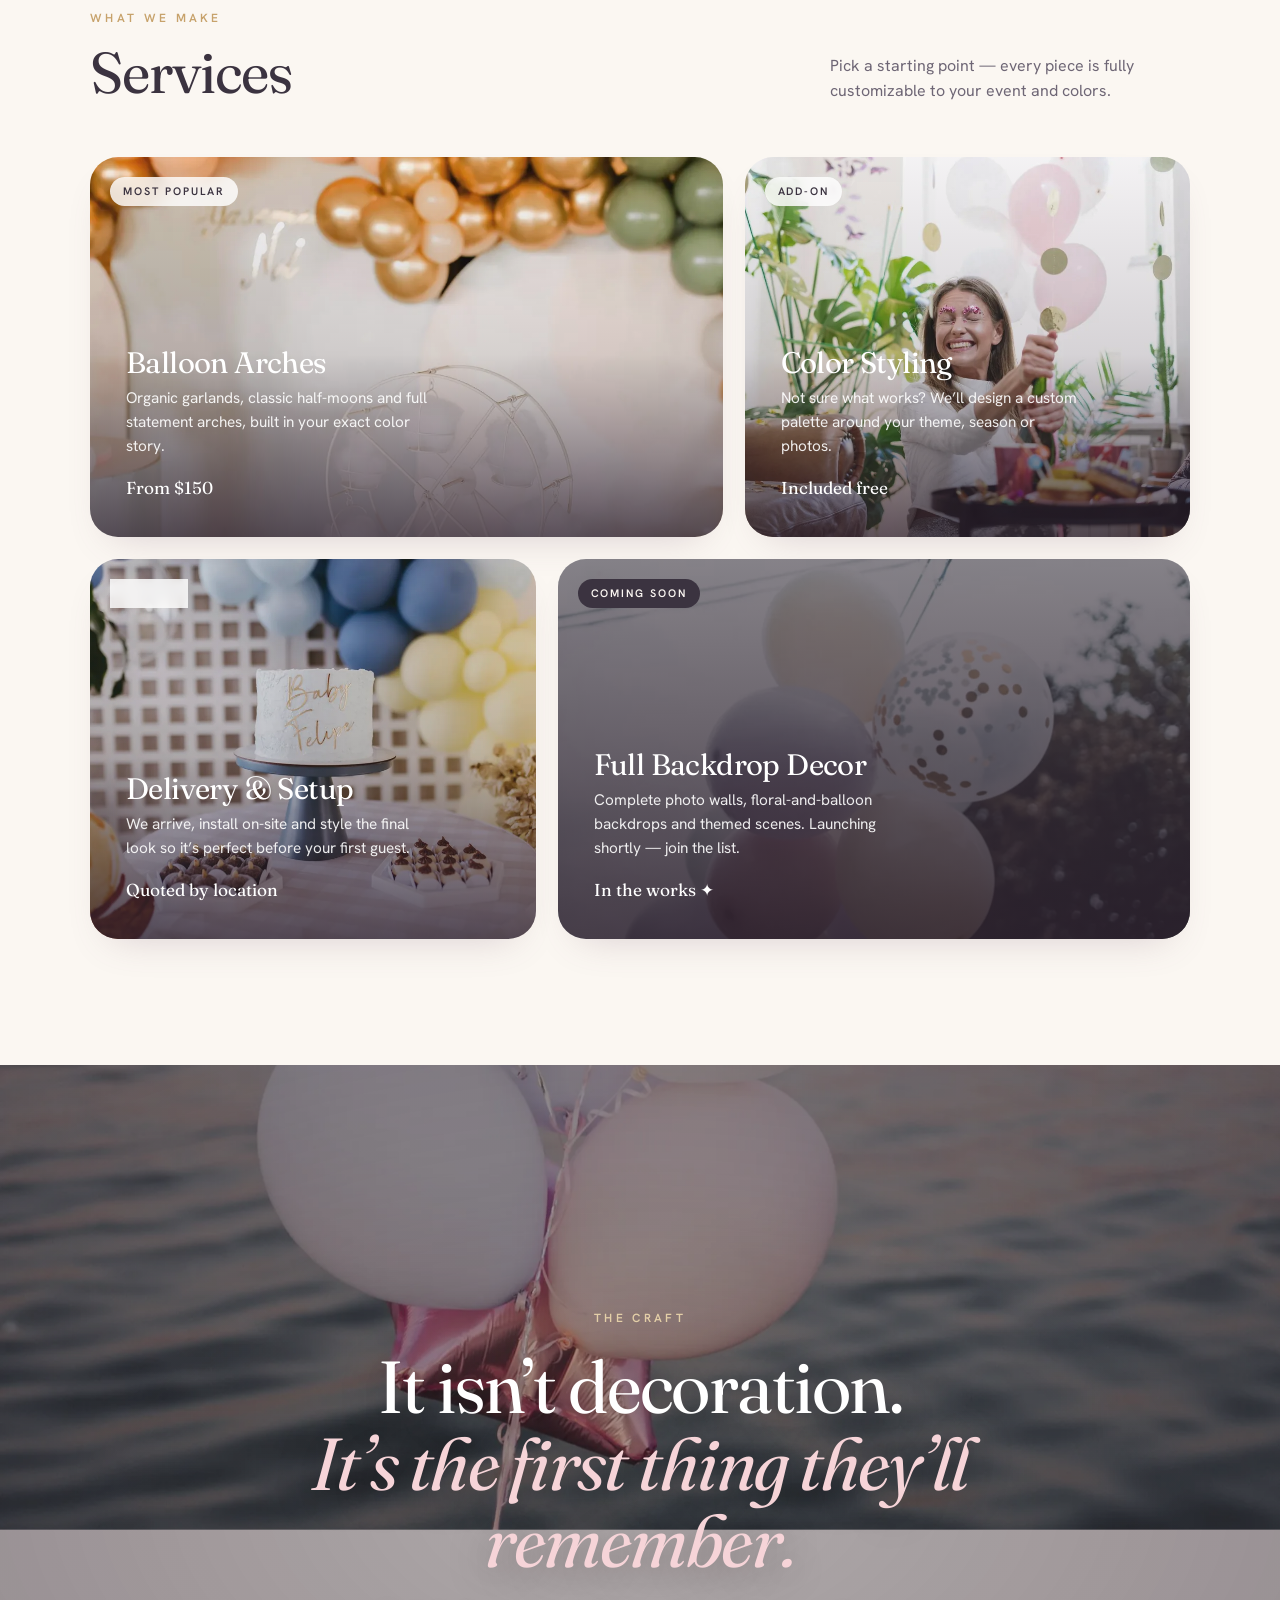
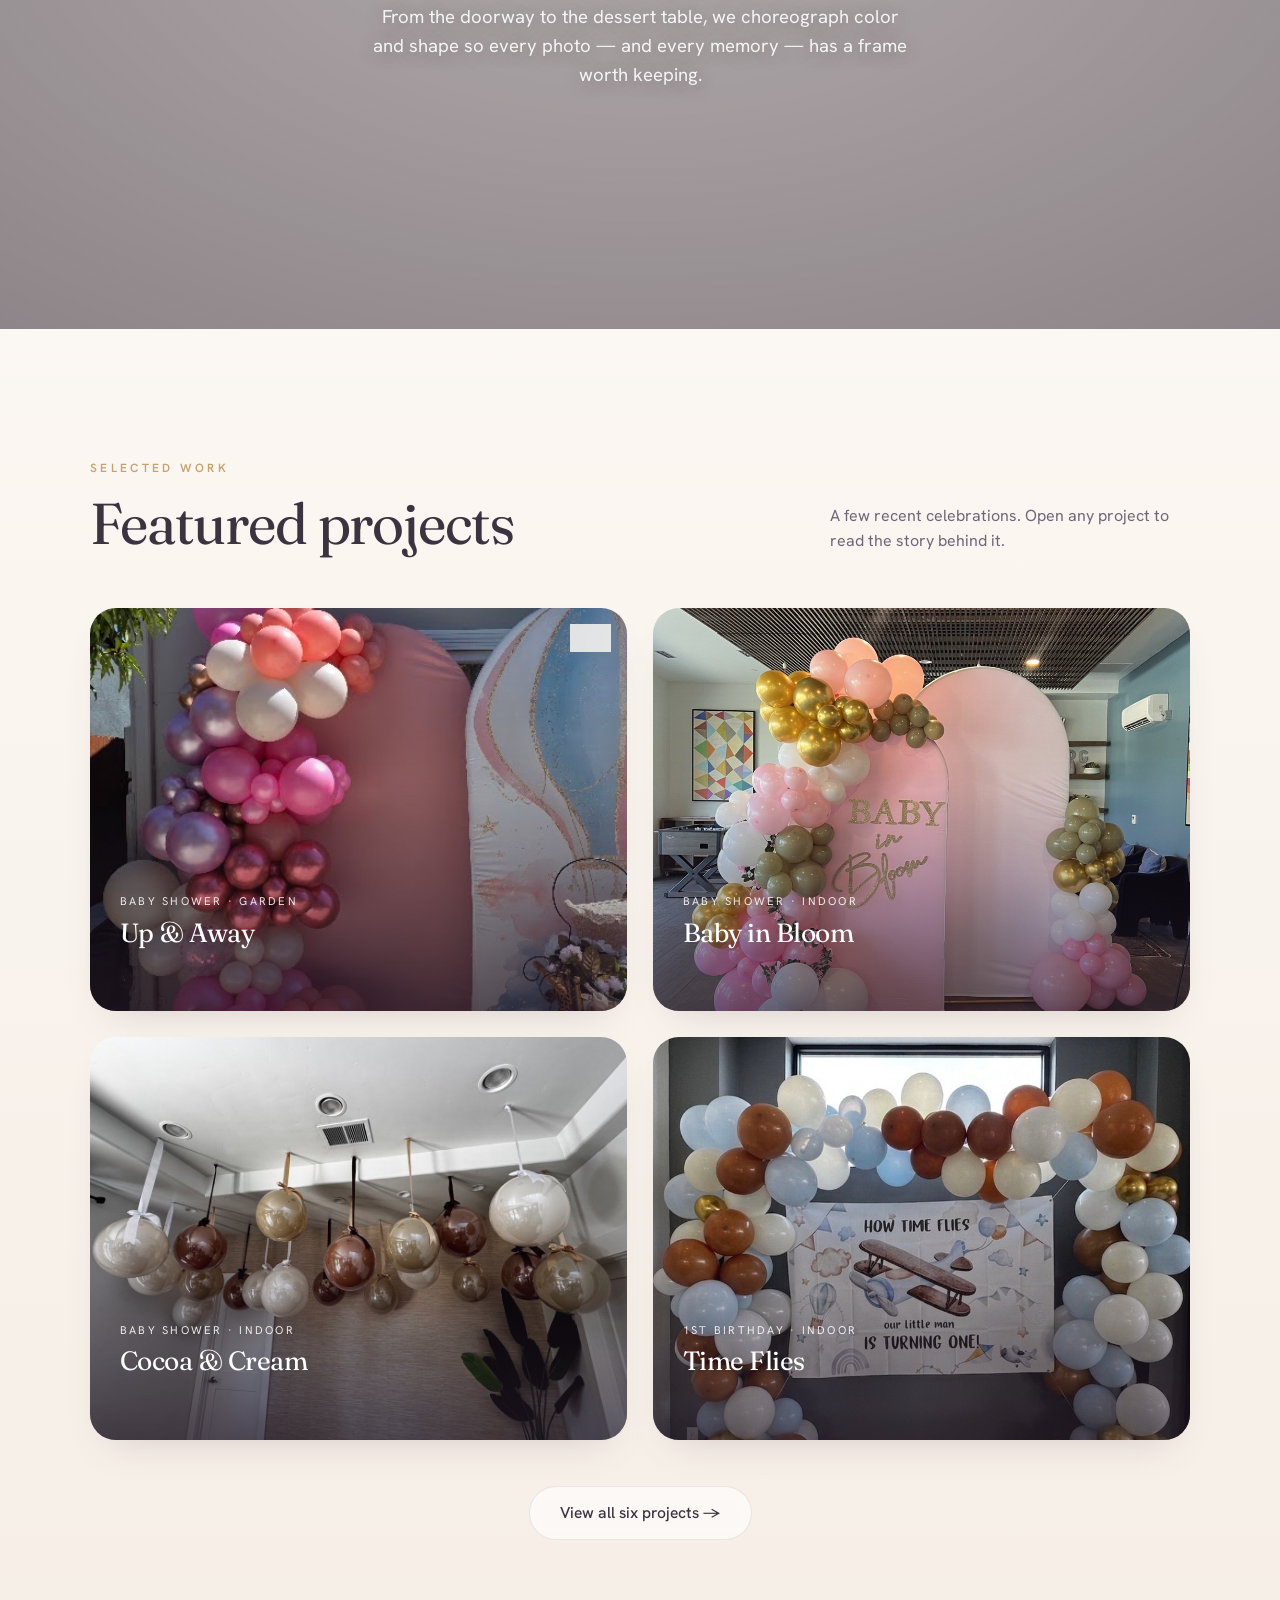
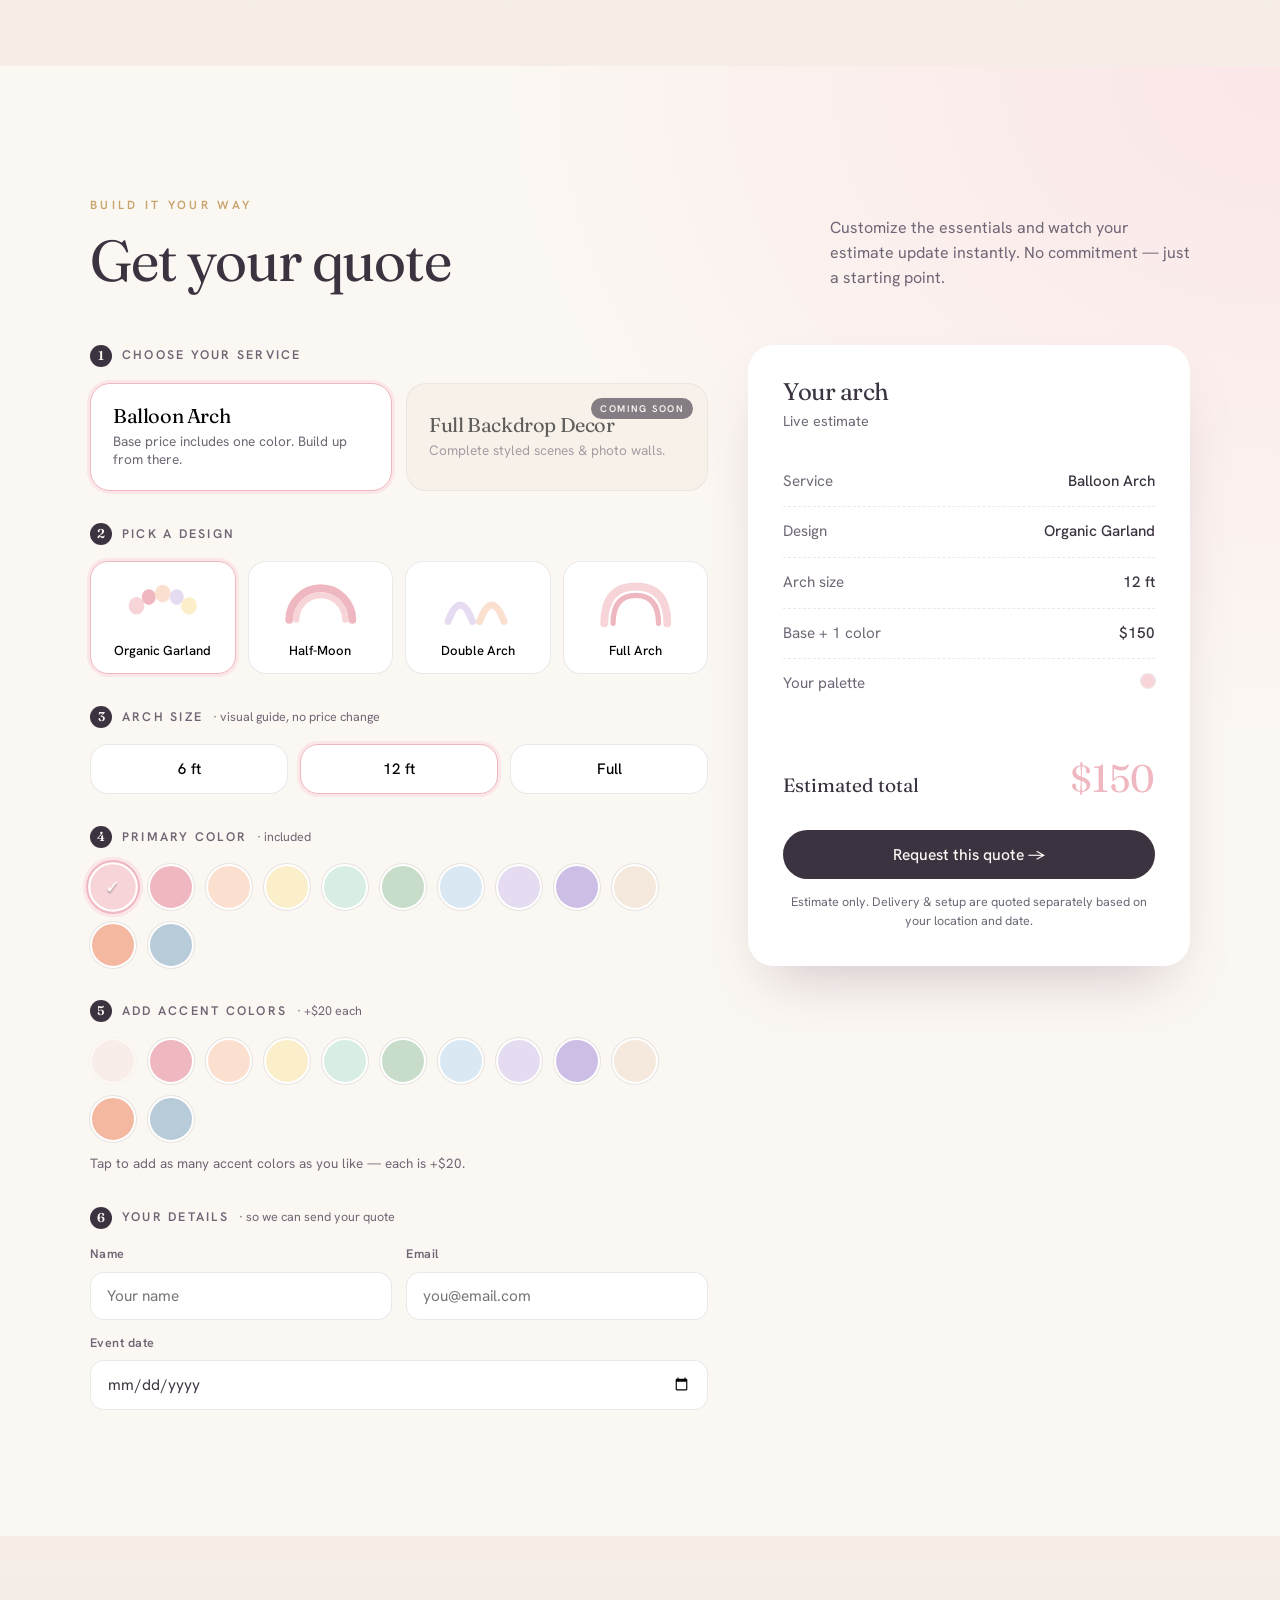
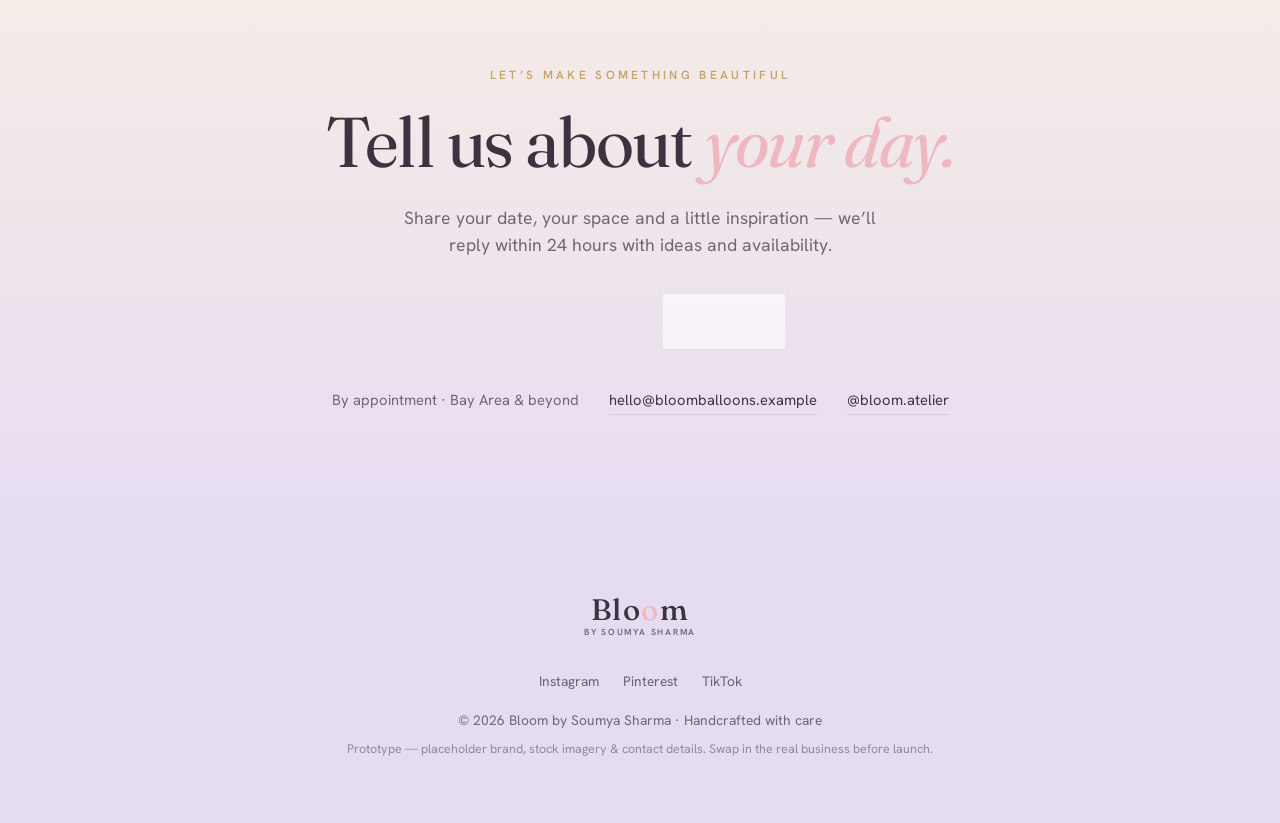
==== commit b9b45418: "Popup photos: full-bleed cover + fix Baby in Bloom rotation - Replace the contain+blurred-edge treat" ====
--- a/index.html
+++ b/index.html
@@ -14,7 +14,7 @@
 <link rel="preconnect" href="https://fonts.gstatic.com" crossorigin>
 <link href="https://fonts.googleapis.com/css2?family=Fraunces:ital,opsz,wght@0,9..144,300..600;1,9..144,300..400&family=Hanken+Grotesk:wght@300;400;500;600&display=swap" rel="stylesheet">
 <link rel="preload" as="image" href="assets/img/hero/scene.webp" type="image/webp" fetchpriority="high">
-<link rel="stylesheet" href="css/styles.css?v=6">
+<link rel="stylesheet" href="css/styles.css?v=7">
 </head>
 <body>
 
@@ -295,8 +295,8 @@
 
 <div class="toast" id="toast" role="status" aria-live="polite"></div>
 
-<script src="js/parallax.js?v=6" defer></script>
-<script src="js/reveal.js?v=6" defer></script>
-<script src="js/quote.js?v=6" defer></script>
+<script src="js/parallax.js?v=7" defer></script>
+<script src="js/reveal.js?v=7" defer></script>
+<script src="js/quote.js?v=7" defer></script>
 </body>
 </html>
--- a/css/styles.css
+++ b/css/styles.css
@@ -215,13 +215,8 @@
   box-shadow:var(--shadow-soft);transition:background .3s,transform .3s}
 .modal-close:hover{background:#fff;transform:scale(1.06)}
 
-/* whole, uncropped photo floated over a soft blurred copy of itself */
-.ph{position:absolute;inset:0}
-.ph-blur{position:absolute;inset:0;background-size:cover;background-position:center;
-  filter:blur(28px) saturate(1.15);transform:scale(1.2);opacity:.5}
-.ph::after{content:"";position:absolute;inset:0;background:linear-gradient(180deg,rgba(40,28,42,.06),rgba(40,28,42,.16))}
-.ph-img{position:absolute;inset:0;z-index:1;width:100%;height:100%;object-fit:contain;
-  filter:drop-shadow(0 14px 32px rgba(40,28,42,.3))}
+/* full-bleed photo — fills the column edge-to-edge */
+.ph-img{position:absolute;inset:0;width:100%;height:100%;object-fit:cover}
 .modal-body .eyebrow{display:block;margin-bottom:14px}
 .modal-body h2{font-size:clamp(2rem,4vw,3rem);margin-bottom:18px}
 .modal-body p{color:var(--ink-soft);font-size:1.05rem;margin-bottom:16px}
